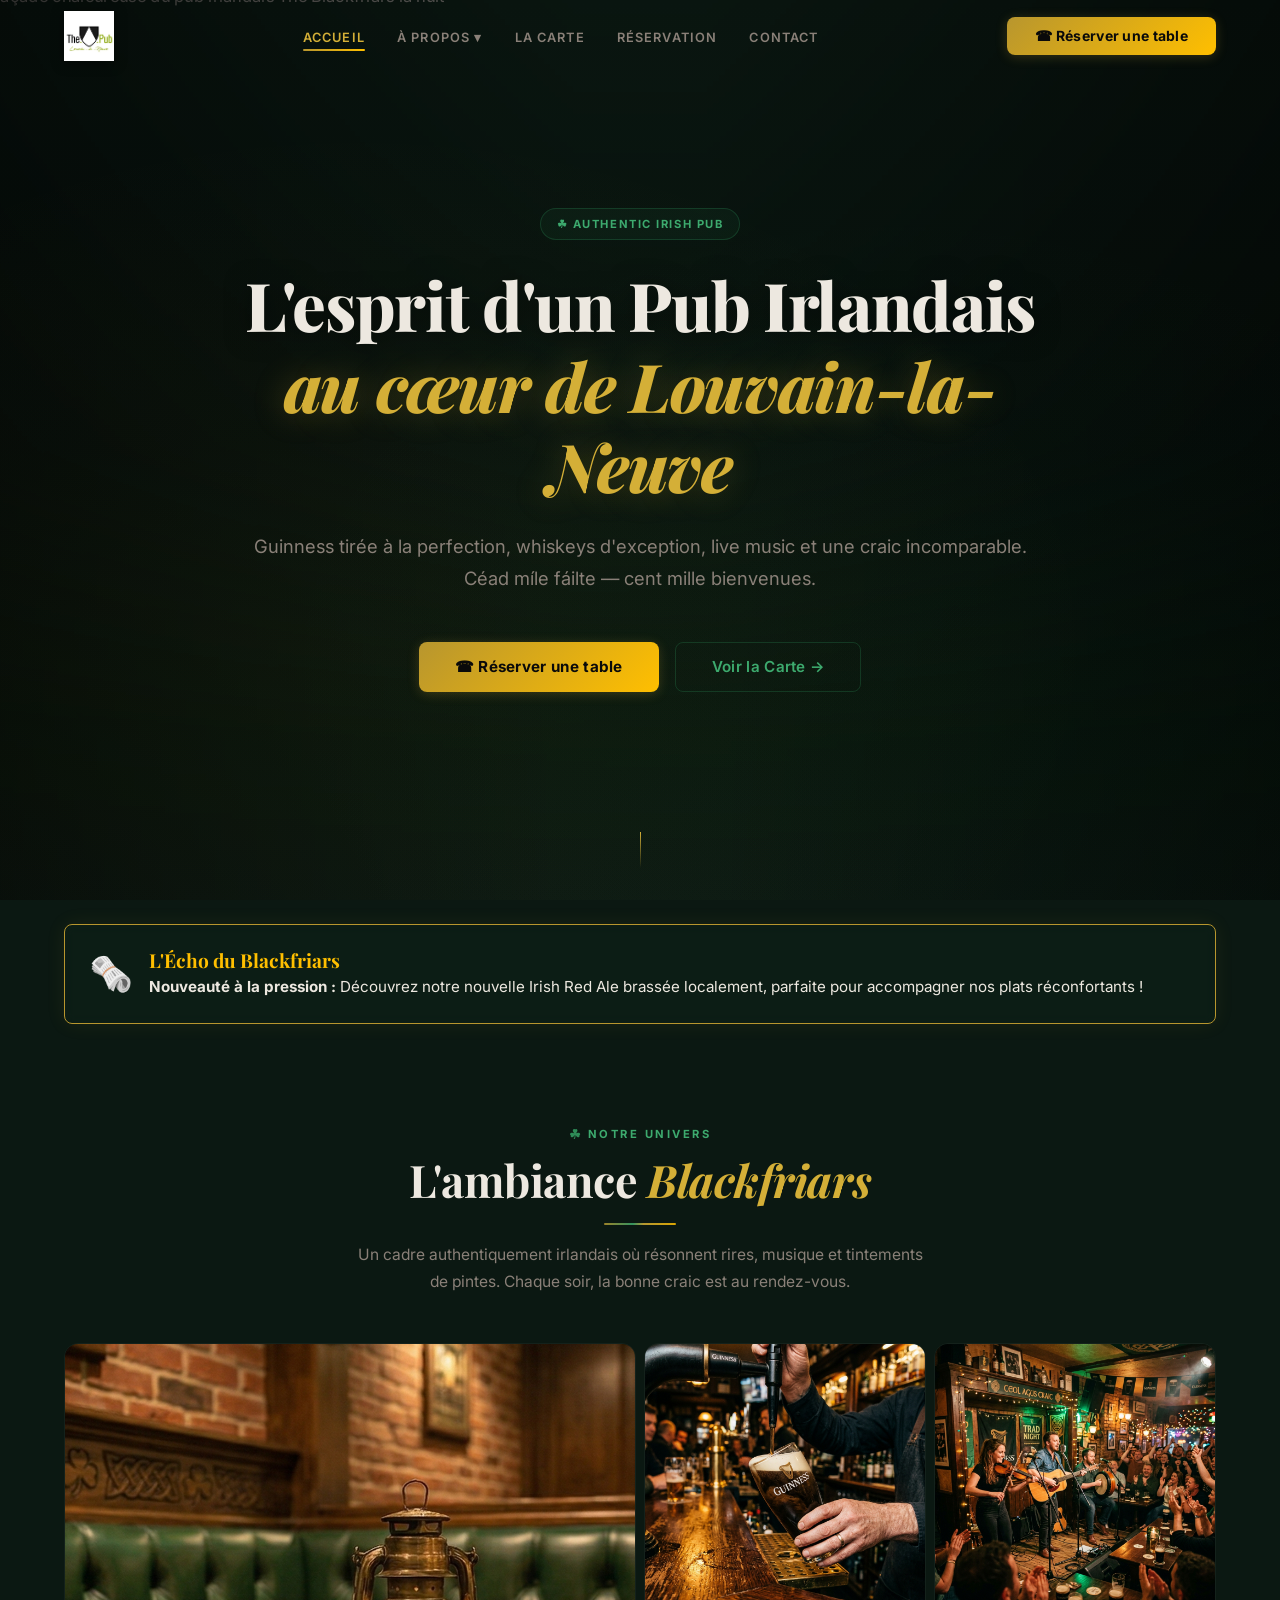
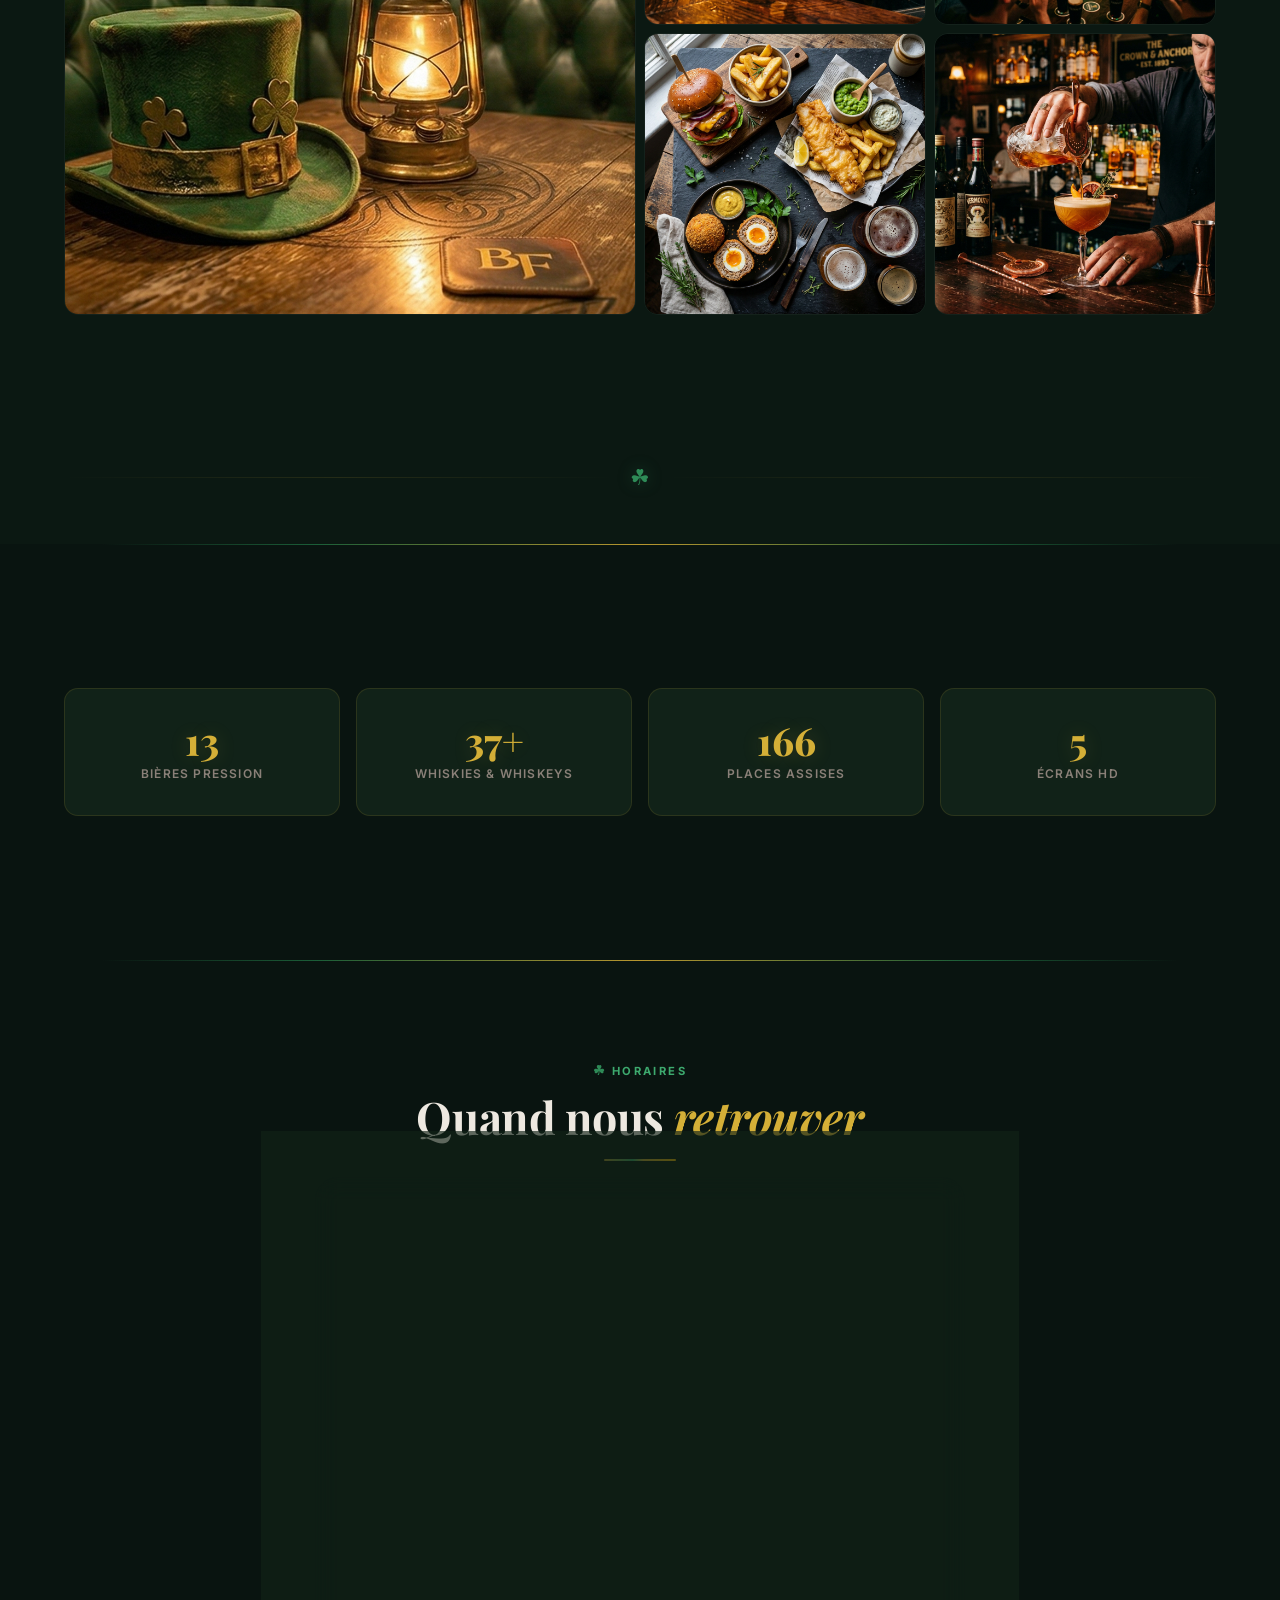
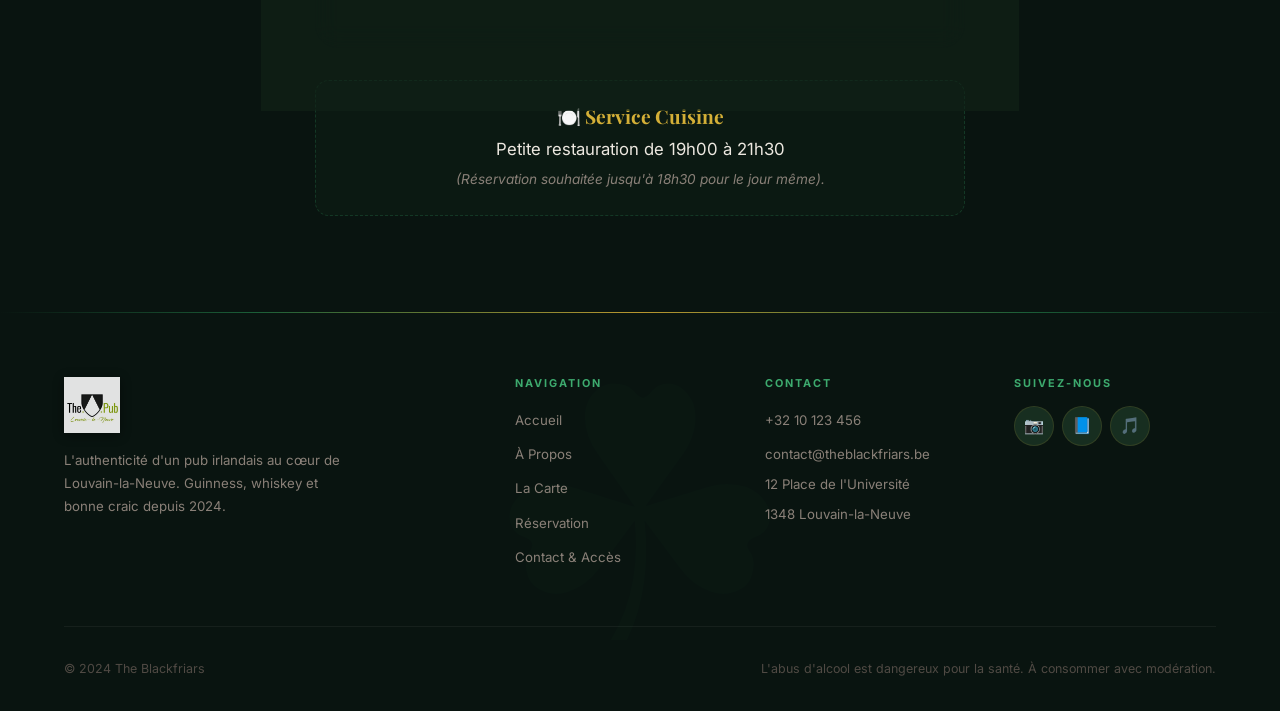
==== index.html @ 10fc7aad "Modif tableau horaire" ====
<!DOCTYPE html>
<html lang="fr">

<head>
    <meta charset="UTF-8">
    <meta name="viewport" content="width=device-width, initial-scale=1.0">
    <title>The Blackfriars – Irish Pub Authentique à Louvain-la-Neuve</title>
    <meta name="description"
        content="The Blackfriars, l'authenticité d'un pub irlandais au cœur de Louvain-la-Neuve. Guinness, whiskey, live music et quiz nights. Sláinte !">
    <meta name="theme-color" content="#00402E">
    <link rel="icon" type="image/svg+xml"
        href="data:image/svg+xml,%3Csvg xmlns='http://www.w3.org/2000/svg' viewBox='0 0 100 100'%3E%3Ctext y='.9em' font-size='90'%3E☘%3C/text%3E%3C/svg%3E">

    <!-- Open Graph -->
    <meta property="og:title" content="The Blackfriars – Irish Pub Authentique">
    <meta property="og:description"
        content="L'authenticité d'un pub irlandais au cœur de Louvain-la-Neuve. Guinness, whiskey, live music et bonne craic.">
    <meta property="og:type" content="website">
    <meta property="og:image" content="assets/img/irish-header.png">

    <!-- Schema.org JSON-LD -->
    <script type="application/ld+json">
    {
        "@context": "https://schema.org",
        "@type": "BarOrPub",
        "name": "The Blackfriars",
        "description": "Irish Pub authentique au cœur de Louvain-la-Neuve. Guinness, bières pression, whiskey, cocktails, live music et diffusion de matchs.",
        "url": "https://theblackfriars.be",
        "telephone": "+32-10-123-456",
        "email": "contact@theblackfriars.be",
        "address": {
            "@type": "PostalAddress",
            "streetAddress": "12 Place de l'Université",
            "addressLocality": "Louvain-la-Neuve",
            "postalCode": "1348",
            "addressCountry": "BE"
        },
        "geo": {
            "@type": "GeoCoordinates",
            "latitude": 50.6686,
            "longitude": 4.6118
        },
        "openingHoursSpecification": [
            {"@type": "OpeningHoursSpecification", "dayOfWeek": "Monday", "opens": "16:00", "closes": "00:00"},
            {"@type": "OpeningHoursSpecification", "dayOfWeek": "Tuesday", "opens": "16:00", "closes": "00:00"},
            {"@type": "OpeningHoursSpecification", "dayOfWeek": "Wednesday", "opens": "16:00", "closes": "00:00"},
            {"@type": "OpeningHoursSpecification", "dayOfWeek": "Thursday", "opens": "16:00", "closes": "01:00"},
            {"@type": "OpeningHoursSpecification", "dayOfWeek": "Friday", "opens": "16:00", "closes": "02:00"},
            {"@type": "OpeningHoursSpecification", "dayOfWeek": "Saturday", "opens": "12:00", "closes": "02:00"},
            {"@type": "OpeningHoursSpecification", "dayOfWeek": "Sunday", "opens": "12:00", "closes": "23:00"}
        ],
        "servesCuisine": ["Irish", "British", "Pub Food", "Cocktails"],
        "priceRange": "€€",
        "image": "assets/img/irish-header.png",
        "sameAs": [
            "https://www.instagram.com/theblackfriars_lln",
            "https://www.facebook.com/theblackfriarslln"
        ],
        "hasMenu": {
            "@type": "Menu",
            "url": "carte.html"
        },
        "acceptsReservations": "True"
    }
    </script>

    <link rel="stylesheet" href="css/style.css">
</head>

<body>

    <!-- ═══ HEADER ═══ -->
    <header class="site-header" id="siteHeader">
        <div class="header-inner">
            <a href="index.html" class="logo" aria-label="The Blackfriars – Accueil">
                <img src="assets/logo.webp" alt="The Blackfriars – Irish Pub Logo" class="logo-img">
            </a>

            <nav class="nav-desktop" aria-label="Navigation principale">
                <ul>
                    <li><a href="index.html" class="active">Accueil</a></li>
                    <li class="dropdown">
                        <a href="a-propos.html" aria-haspopup="true">À Propos ▾</a>
                        <ul class="dropdown-menu">
                            <li><a href="a-propos.html">Notre Histoire</a></li>
                            <li><a href="whisky-academy.html">Blackfriars Whisky Academy</a></li>
                        </ul>
                    </li>
                    <li><a href="carte.html">La Carte</a></li>
                    <li><a href="reservation.html">Réservation</a></li>
                    <li><a href="contact.html">Contact</a></li>
                </ul>
            </nav>

            <a href="reservation.html" class="btn btn-primary header-cta" id="headerReserveBtn">
                ☎ Réserver une table
            </a>

            <button class="burger" id="burger" aria-label="Ouvrir le menu" aria-expanded="false">
                <span></span><span></span><span></span>
            </button>
        </div>
    </header>

    <!-- Mobile Nav Overlay -->
    <nav class="nav-mobile" id="mobileNav" aria-label="Navigation mobile">
        <ul>
            <li><a href="index.html" class="active">Accueil</a></li>
            <li class="dropdown">
                <a href="a-propos.html">À Propos ▾</a>
                <ul class="dropdown-menu">
                    <li><a href="a-propos.html">Notre Histoire</a></li>
                    <li><a href="whisky-academy.html">Whisky Academy</a></li>
                </ul>
            </li>
            <li><a href="carte.html">La Carte</a></li>
            <li><a href="reservation.html">Réservation</a></li>
            <li><a href="contact.html">Contact</a></li>
        </ul>
        <div class="mobile-cta">
            <a href="reservation.html" class="btn btn-primary btn-lg">☎ Réserver une table</a>
        </div>
    </nav>

    <!-- ═══ HERO ═══ -->
    <section class="hero" id="hero">
        <div class="hero-bg">
            <img src="assets/header.png" alt="Façade chaleureuse du pub irlandais The Blackfriars la nuit" width="1920"
                height="1080" loading="eager">
        </div>
        <div class="hero-overlay"></div>

        <div class="hero-content">
            <div class="hero-badge">☘ Authentic Irish Pub </div>
            <h1>L'esprit d'un Pub Irlandais <span class="accent">au cœur de Louvain-la-Neuve</span></h1>
            <p class="hero-subtitle">Guinness tirée à la perfection, whiskeys d'exception, live music et une craic
                incomparable. Céad míle fáilte — cent mille bienvenues.</p>
            <div class="hero-actions">
                <a href="reservation.html" class="btn btn-primary btn-lg">☎ Réserver une table</a>
                <a href="carte.html" class="btn btn-secondary btn-lg">Voir la Carte →</a>
            </div>
        </div>

        <div class="hero-scroll">
            <span></span>
            <div class="scroll-line"></div>
        </div>
    </section>

    <!-- ═══ L'ÉCHO DU BLACKFRIARS (News) ═══ -->
    <div class="container reveal">
        <div class="echo-block">
            <div class="echo-icon">🗞️</div>
            <div class="echo-content">
                <h3>L'Écho du Blackfriars</h3>
                <p><strong>Nouveauté à la pression :</strong> Découvrez notre nouvelle Irish Red Ale brassée localement,
                    parfaite pour accompagner nos plats réconfortants !</p>
            </div>
        </div>
    </div>

    <!-- ═══ AMBIANCE GALLERY ═══ -->
    <section class="section" id="ambiance">
        <div class="container">
            <div class="text-center reveal">
                <span class="section-label">Notre Univers</span>
                <h2 class="section-title">L'ambiance <span class="accent">Blackfriars</span></h2>
                <hr class="gold-line">
                <p class="section-desc">Un cadre authentiquement irlandais où résonnent rires, musique et tintements de
                    pintes. Chaque soir, la bonne craic est au rendez-vous.</p>
            </div>

            <div class="gallery-grid reveal">
                <div class="gallery-item">
                    <img src="assets/ambiance.png"
                        alt="Intérieur du pub The Blackfriars, cuir vert, boiseries celtiques et lanterne" width="800"
                        height="450" loading="lazy">
                </div>
                <div class="gallery-item">
                    <img src="assets/img/guinness-pour.png" alt="Pinte de Guinness tirée à la perfection au bar"
                        width="400" height="400" loading="lazy">
                </div>
                <div class="gallery-item">
                    <img src="assets/img/live-music.png" alt="Groupe de musique folk live au Blackfriars" width="400"
                        height="400" loading="lazy">
                </div>
                <div class="gallery-item">
                    <img src="assets/img/pub-food.png" alt="Sélection de plats irish du Blackfriars" width="400"
                        height="400" loading="lazy">
                </div>
                <div class="gallery-item">
                    <img src="assets/img/cocktail.png" alt="Cocktail signature au Blackfriars" width="400" height="400"
                        loading="lazy">
                </div>
            </div>
        </div>
    </section>

    <!-- ═══ SHAMROCK DIVIDER ═══ -->
    <div class="container">
        <div class="shamrock-divider">
            <span class="shamrock-icon">☘</span>
        </div>
    </div>

    <!-- ═══ STATS ═══ -->
    <section class="section section-dark">
        <div class="container">
            <div class="stats-row reveal">
                <div class="stat-item">
                    <div class="stat-number" data-count="16" data-suffix="">0</div>
                    <div class="stat-label">Bières Pression</div>
                </div>
                <div class="stat-item">
                    <div class="stat-number" data-count="45" data-suffix="+">0</div>
                    <div class="stat-label">Whiskies & Whiskeys</div>
                </div>
                <div class="stat-item">
                    <div class="stat-number" data-count="200" data-suffix="">0</div>
                    <div class="stat-label">Places assises</div>
                </div>
                <div class="stat-item">
                    <div class="stat-number" data-count="7" data-suffix="">0</div>
                    <div class="stat-label">Écrans HD</div>
                </div>
            </div>
        </div>
    </section>

    <!-- Section Live et Divider supprimés car gérés différemment ou obsolètes -->

    <!-- ═══ HOURS WIDGET ═══ -->
    <section class="section section-dark" id="horaires">
        <div class="container">
            <div class="text-center reveal">
                <span class="section-label">Horaires</span>
                <h2 class="section-title">Quand nous <span class="accent">retrouver</span></h2>
                <hr class="gold-line">
            </div>

            <div class="hours-widget-container reveal" id="hoursWidget">
                <div class="hours-card">
                    <!-- Status Header -->
                    <div class="hours-status-header status-closed" id="hoursStatusTracker">
                        <span class="pulse-dot"></span>
                        <span class="status-text" id="statusText">Calcul en cours...</span>
                    </div>

                    <!-- Table -->
                    <div class="hours-table" id="hoursTable">
                        <div class="hours-row" data-day="1">
                            <span class="day-name">Lundi</span>
                            <span class="day-time">19h00 — 00h00</span>
                        </div>
                        <div class="hours-row" data-day="2">
                            <span class="day-name">Mardi</span>
                            <span class="day-time">19h00 — 00h00</span>
                        </div>
                        <div class="hours-row" data-day="3">
                            <span class="day-name">Mercredi</span>
                            <span class="day-time">19h00 — 00h00</span>
                        </div>
                        <div class="hours-row" data-day="4">
                            <span class="day-name">Jeudi</span>
                            <span class="day-time">19h00 — 00h00</span>
                        </div>
                        <div class="hours-row" data-day="5">
                            <span class="day-name">Vendredi</span>
                            <span class="day-time">19h00 — 00h00</span>
                        </div>
                        <div class="hours-row closed" data-day="6">
                            <span class="day-name">Samedi</span>
                            <span class="day-time">Fermé</span>
                        </div>
                        <div class="hours-row closed" data-day="0">
                            <span class="day-name">Dimanche</span>
                            <span class="day-time">Fermé</span>
                        </div>
                    </div>

                    <div class="hours-footer">
                        Hors jours fériés et congés universitaires.
                    </div>
                </div>

                <!-- Kitchen section -->
                <div class="kitchen-card">
                    <h3>🍽️ Service Cuisine</h3>
                    <p>Petite restauration de 19h00 à 21h30</p>
                    <p class="kitchen-note">(Réservation souhaitée jusqu'à 18h30 pour le jour même).</p>
                </div>
            </div>
        </div>
    </section>

    <!-- ═══ FOOTER ═══ -->
    <footer class="site-footer">
        <div class="container">
            <div class="footer-grid">
                <div class="footer-brand">
                    <a href="index.html" class="logo">
                        <img src="assets/logo.webp" alt="The Blackfriars – Irish Pub Logo"
                            class="logo-img logo-img--footer">
                    </a>
                    <p>L'authenticité d'un pub irlandais au cœur de Louvain-la-Neuve. Guinness, whiskey et bonne craic
                        depuis 2024.</p>
                </div>

                <div class="footer-col">
                    <h4>Navigation</h4>
                    <ul>
                        <li><a href="index.html">Accueil</a></li>
                        <li><a href="a-propos.html">À Propos</a></li>
                        <li><a href="carte.html">La Carte</a></li>
                        <li><a href="reservation.html">Réservation</a></li>
                        <li><a href="contact.html">Contact & Accès</a></li>
                    </ul>
                </div>

                <div class="footer-col">
                    <h4>Contact</h4>
                    <ul>
                        <li><a href="tel:+3210123456">+32 10 123 456</a></li>
                        <li><a href="mailto:contact@theblackfriars.be">contact@theblackfriars.be</a></li>
                        <li>12 Place de l'Université</li>
                        <li>1348 Louvain-la-Neuve</li>
                    </ul>
                </div>

                <div class="footer-col">
                    <h4>Suivez-nous</h4>
                    <div class="footer-social">
                        <a href="https://instagram.com/theblackfriars_lln" target="_blank" rel="noopener"
                            aria-label="Instagram">📷</a>
                        <a href="https://facebook.com/theblackfriarslln" target="_blank" rel="noopener"
                            aria-label="Facebook">📘</a>
                        <a href="https://tiktok.com/@theblackfriars_lln" target="_blank" rel="noopener"
                            aria-label="TikTok">🎵</a>
                    </div>
                </div>
            </div>

            <div class="footer-bottom">
                <p>© 2024 The Blackfriars</p>
                <p>L'abus d'alcool est dangereux pour la santé. À consommer avec modération.</p>
            </div>
        </div>
    </footer>

    <!-- ═══ STICKY CTA BAR (Mobile) ═══ -->
    <div class="sticky-cta" id="stickyCta">
        <a href="tel:+3210123456" class="btn btn-primary">☎ Appeler</a>
        <a href="https://maps.google.com/?q=The+Blackfriars+Louvain-la-Neuve" target="_blank" rel="noopener"
            class="btn btn-secondary">📍 Y aller</a>
        <a href="reservation.html" class="btn btn-outline-copper">Réserver</a>
    </div>

    <script src="js/main.js"></script>
</body>

</html>
---- css/style.css ----
/* ============================================
   THE BLACKFRIARS – DARK MODERN IRISH PUB
   Direction Artistique : Nightlife & Luxe Irlandais
   ============================================ */

/* --- Google Fonts --- */
@import url('https://fonts.googleapis.com/css2?family=Playfair+Display:ital,wght@0,400;0,600;0,700;0,800;1,400;1,600&family=Inter:wght@300;400;500;600;700&family=Grenze+Gotisch:wght@400;600;700;900&display=swap');

/* --- CSS Custom Properties --- */
:root {
    /* Dark Irish Green base */
    --color-bg:            #0B1812;
    --color-bg-alt:        #091410;
    --color-bg-card:       #112218;
    --color-bg-elevated:   #172E20;

    /* Irish Green – présent mais pas abusé */
    --color-irish:         #2E8B57;
    --color-irish-light:   #3DAA6E;
    --color-irish-dim:     #1B5E38;
    --color-irish-glow:    rgba(46, 139, 87, 0.10);
    --color-irish-border:  rgba(46, 139, 87, 0.28);

    /* Emerald deep – compatibilité */
    --color-emerald:       #043927;
    --color-emerald-light: #065C3E;
    --color-emerald-deep:  #021E14;

    /* Gold – inchangé */
    --color-gold:          #D4AF37;
    --color-gold-bright:   #FFBF00;
    --color-gold-dark:     #B8962E;
    --color-gold-glow:     rgba(212, 175, 55, 0.12);

    /* Wood & Copper */
    --color-wood:          #5C3D2E;
    --color-wood-light:    #7A5640;
    --color-wood-dark:     #3E2518;
    --color-copper:        #B87333;

    /* Text */
    --color-text:          #EDE8E0;
    --color-text-muted:    #8A8078;
    --color-text-dim:      #504A44;

    /* Borders */
    --color-border:        rgba(212, 175, 55, 0.13);
    --color-border-subtle: rgba(255, 255, 255, 0.05);
    --color-border-wood:   rgba(184, 115, 51, 0.22);
    --color-overlay:       rgba(0, 0, 0, 0.88);

    /* State colors */
    --color-success:       #3DAA6E;
    --color-danger:        #E74C3C;

    /* Typography */
    --font-heading:  'Playfair Display', Georgia, 'Times New Roman', serif;
    --font-display:  'Grenze Gotisch', 'Playfair Display', Georgia, serif;
    --font-body:     'Inter', 'Quicksand', -apple-system, BlinkMacSystemFont, 'Segoe UI', sans-serif;

    /* Spacing */
    --space-xs:  0.25rem;
    --space-sm:  0.5rem;
    --space-md:  1rem;
    --space-lg:  1.5rem;
    --space-xl:  2rem;
    --space-2xl: 3rem;
    --space-3xl: 4rem;
    --space-4xl: 6rem;

    /* Radius */
    --radius-sm:   4px;
    --radius-md:   8px;
    --radius-lg:   14px;
    --radius-xl:   24px;
    --radius-full: 50%;

    /* Shadows */
    --shadow-sm:    0 2px 8px  rgba(0,0,0,0.45);
    --shadow-md:    0 4px 20px rgba(0,0,0,0.55);
    --shadow-lg:    0 8px 36px rgba(0,0,0,0.65);
    --shadow-gold:  0 0 28px   rgba(212,175,55,0.18);
    --shadow-glow:  0 0 32px   rgba(255,191,0,0.12);
    --shadow-green: 0 0 24px   rgba(46,139,87,0.18);

    /* Transitions */
    --transition-fast:   0.18s ease;
    --transition-base:   0.28s ease;
    --transition-slow:   0.5s  ease;
    --transition-spring: 0.4s  cubic-bezier(0.34, 1.56, 0.64, 1);

    /* Layout */
    --max-width:  1200px;
    --header-h:   72px;
    --mobile-bar: 64px;
}

/* --- Reset & Base --- */
*,
*::before,
*::after {
    margin: 0;
    padding: 0;
    box-sizing: border-box;
}

html {
    font-size: 16px;
    scroll-behavior: smooth;
    -webkit-font-smoothing: antialiased;
    -moz-osx-font-smoothing: grayscale;
}

body {
    font-family: var(--font-body);
    color: var(--color-text);
    background-color: var(--color-bg);
    line-height: 1.65;
    overflow-x: hidden;
    min-height: 100vh;
    font-weight: 400;
}

img {
    max-width: 100%;
    height: auto;
    display: block;
}

a {
    color: var(--color-gold);
    text-decoration: none;
    transition: color var(--transition-fast);
}

a:hover {
    color: var(--color-gold-bright);
}

ul, ol { list-style: none; }
button { cursor: pointer; font-family: inherit; border: none; background: none; }

h1, h2, h3, h4, h5, h6 {
    font-family: var(--font-heading);
    font-weight: 700;
    line-height: 1.2;
    color: var(--color-text);
}

/* ============================================
   DECORATIVE SEPARATORS
   ============================================ */

/* Shamrock divider – icône verte, lignes or */
.shamrock-divider {
    display: flex;
    align-items: center;
    justify-content: center;
    gap: var(--space-md);
    margin: var(--space-2xl) 0;
    position: relative;
}

.shamrock-divider::before,
.shamrock-divider::after {
    content: '';
    flex: 1;
    height: 1px;
    background: linear-gradient(90deg, transparent, var(--color-border), transparent);
}

.shamrock-divider .shamrock-icon {
    color: var(--color-irish);
    font-size: 1.4rem;
    animation: shamrockFloat 3s ease-in-out infinite;
    filter: drop-shadow(0 0 8px rgba(46,139,87,0.3));
}

@keyframes shamrockFloat {
    0%, 100% { transform: translateY(0) rotate(0deg); }
    50%       { transform: translateY(-4px) rotate(5deg); }
}

/* Gold line – léger reflet vert au centre */
.gold-line {
    width: 72px;
    height: 2px;
    background: linear-gradient(
        90deg,
        var(--color-gold-dark),
        var(--color-irish-light) 40%,
        var(--color-gold) 55%,
        var(--color-gold-bright)
    );
    border: none;
    margin: var(--space-md) 0;
    border-radius: 2px;
    opacity: 0.85;
}

.text-center .gold-line {
    margin-left: auto;
    margin-right: auto;
}

/* ============================================
   UTILITIES
   ============================================ */
.container {
    width: 100%;
    max-width: var(--max-width);
    margin: 0 auto;
    padding: 0 var(--space-lg);
}

.sr-only {
    position: absolute;
    width: 1px; height: 1px;
    padding: 0; margin: -1px;
    overflow: hidden;
    clip: rect(0,0,0,0);
    white-space: nowrap;
    border-width: 0;
}

/* ============================================
   SECTION ANATOMY
   ============================================ */
.section {
    padding: var(--space-4xl) 0;
    position: relative;
}

.section-dark {
    background: var(--color-bg-alt);
}

/* Filet vert-or sur les sections sombres */
.section-dark::before {
    content: '';
    position: absolute;
    top: 0;
    left: 8%;
    right: 8%;
    height: 1px;
    background: linear-gradient(
        90deg,
        transparent,
        var(--color-irish-dim) 20%,
        var(--color-gold-dark) 50%,
        var(--color-irish-dim) 80%,
        transparent
    );
}

.section-label {
    font-family: var(--font-body);
    font-size: 0.7rem;
    font-weight: 700;
    letter-spacing: 0.22em;
    text-transform: uppercase;
    color: var(--color-irish-light);
    margin-bottom: var(--space-sm);
    display: inline-flex;
    align-items: center;
    gap: 0.4em;
}

.section-label::before {
    content: '☘';
    font-size: 0.8rem;
    color: var(--color-irish);
}

.section-title {
    font-size: clamp(1.8rem, 4vw, 2.8rem);
    margin-bottom: var(--space-sm);
    letter-spacing: -0.01em;
}

.section-title .accent {
    color: var(--color-gold);
    font-style: italic;
}

.section-desc {
    color: var(--color-text-muted);
    max-width: 580px;
    margin-bottom: var(--space-2xl);
    font-size: 0.975rem;
    line-height: 1.75;
}

.text-center { text-align: center; }
.text-center .section-desc {
    margin-left: auto;
    margin-right: auto;
}

/* ============================================
   BUTTONS
   ============================================ */
.btn {
    display: inline-flex;
    align-items: center;
    justify-content: center;
    gap: var(--space-sm);
    padding: 0.75rem 1.75rem;
    border-radius: var(--radius-md);
    font-family: var(--font-body);
    font-weight: 600;
    font-size: 0.875rem;
    letter-spacing: 0.02em;
    transition: all var(--transition-base);
    white-space: nowrap;
    text-decoration: none;
    line-height: 1;
    position: relative;
    overflow: hidden;
    cursor: pointer;
}

/* Ripple subtle */
.btn::after {
    content: '';
    position: absolute;
    inset: 0;
    background: rgba(255,255,255,0);
    transition: background var(--transition-fast);
    border-radius: inherit;
}
.btn:hover::after { background: rgba(255,255,255,0.05); }
.btn:active::after { background: rgba(255,255,255,0.09); }

/* Primary – or chaud */
.btn-primary {
    background: linear-gradient(135deg, var(--color-gold-dark), var(--color-gold-bright));
    color: #0A0A0A;
    font-weight: 700;
    box-shadow: 0 2px 12px rgba(212,175,55,0.22);
}
.btn-primary:hover {
    background: linear-gradient(135deg, var(--color-gold-bright), var(--color-gold));
    color: #0A0A0A;
    transform: translateY(-2px);
    box-shadow: 0 4px 24px rgba(255,191,0,0.32);
}

/* Secondary – vert irlandais, élégant */
.btn-secondary {
    background: transparent;
    color: var(--color-irish-light);
    border: 1.5px solid var(--color-irish-border);
}
.btn-secondary:hover {
    border-color: var(--color-irish-light);
    color: #5CCFA0;
    background: var(--color-irish-glow);
    transform: translateY(-2px);
    box-shadow: var(--shadow-green);
}

/* Outline copper */
.btn-outline-copper {
    background: transparent;
    color: var(--color-gold);
    border: 1px solid rgba(212,175,55,0.4);
}
.btn-outline-copper:hover {
    background: rgba(212,175,55,0.08);
    color: var(--color-gold-bright);
    border-color: var(--color-gold);
}

.btn-icon {
    width: 48px; height: 48px;
    padding: 0;
    border-radius: var(--radius-full);
    display: inline-flex;
    align-items: center;
    justify-content: center;
    font-size: 1.2rem;
}
.btn-lg { padding: 1rem 2.25rem; font-size: 0.95rem; }
.btn-sm { padding: 0.45rem 1.1rem; font-size: 0.78rem; }

/* ============================================
   HEADER
   ============================================ */
.site-header {
    position: fixed;
    top: 0; left: 0; right: 0;
    z-index: 1000;
    height: var(--header-h);
    display: flex;
    align-items: center;
    transition: all var(--transition-base);
    background: transparent;
}

.site-header.scrolled {
    background: rgba(8, 20, 13, 0.97);
    backdrop-filter: blur(20px);
    -webkit-backdrop-filter: blur(20px);
    box-shadow: 0 1px 0 var(--color-border), 0 4px 32px rgba(0,0,0,0.7);
}

.header-inner {
    display: flex;
    align-items: center;
    justify-content: space-between;
    width: 100%;
    max-width: var(--max-width);
    margin: 0 auto;
    padding: 0 var(--space-lg);
}

/* Logo */
.logo {
    display: flex;
    align-items: center;
    gap: var(--space-sm);
    text-decoration: none;
    z-index: 1001;
}

.logo-img {
    height: 50px;
    width: auto;
    object-fit: contain;
    display: block;
    filter: drop-shadow(0 2px 6px rgba(0,0,0,0.5));
    transition: filter var(--transition-base), transform var(--transition-fast);
}

.logo:hover .logo-img {
    filter: drop-shadow(0 0 14px rgba(46,139,87,0.25)) drop-shadow(0 2px 6px rgba(0,0,0,0.5));
    transform: scale(1.03);
}

.logo-img--footer { height: 56px; opacity: 0.88; }

/* Legacy text logo (subpages) */
.logo-icon {
    width: 40px; height: 40px;
    background: linear-gradient(135deg, var(--color-irish-dim), var(--color-irish));
    border-radius: var(--radius-md);
    display: flex; align-items: center; justify-content: center;
    font-size: 1rem;
    color: #fff;
    font-weight: 800;
    font-family: var(--font-heading);
    box-shadow: 0 0 16px rgba(46,139,87,0.2);
}

.logo-text {
    font-family: var(--font-heading);
    font-size: 1.35rem;
    font-weight: 700;
    color: var(--color-text);
    line-height: 1.1;
}

.logo-text span {
    display: block;
    font-size: 0.58rem;
    font-family: var(--font-body);
    color: var(--color-irish-light);
    letter-spacing: 0.2em;
    text-transform: uppercase;
    font-weight: 600;
}

/* Desktop Nav */
.nav-desktop { display: none; }

.nav-desktop ul {
    display: flex;
    gap: var(--space-xl);
    align-items: center;
}

.nav-desktop a {
    font-size: 0.8rem;
    font-weight: 600;
    color: var(--color-text-muted);
    text-transform: uppercase;
    letter-spacing: 0.09em;
    position: relative;
    padding: var(--space-xs) 0;
    transition: color var(--transition-fast);
}

.nav-desktop a::after {
    content: '';
    position: absolute;
    bottom: -2px; left: 0;
    width: 0; height: 2px;
    background: var(--color-irish);
    transition: width var(--transition-base);
    border-radius: 2px;
}

.nav-desktop a:hover {
    color: var(--color-text);
}

.nav-desktop a.active {
    color: var(--color-gold);
}

.nav-desktop a:hover::after {
    width: 100%;
    background: var(--color-irish);
}

.nav-desktop a.active::after {
    width: 100%;
    background: linear-gradient(90deg, var(--color-gold-dark), var(--color-gold-bright));
}

.header-cta { display: none; }

/* Burger */
.burger {
    display: flex;
    flex-direction: column;
    gap: 5px;
    width: 26px; height: 22px;
    justify-content: center;
    z-index: 1001;
    cursor: pointer;
    background: none; border: none;
    padding: 0;
}

.burger span {
    display: block;
    width: 100%; height: 2px;
    background: var(--color-gold);
    transition: all var(--transition-base);
    border-radius: 2px;
}

.burger.active span:nth-child(1) { transform: translateY(7px)  rotate(45deg); }
.burger.active span:nth-child(2) { opacity: 0; }
.burger.active span:nth-child(3) { transform: translateY(-7px) rotate(-45deg); }

/* Mobile Nav */
.nav-mobile {
    position: fixed;
    inset: 0;
    z-index: 999;
    background: rgba(8, 20, 13, 0.98);
    backdrop-filter: blur(28px);
    -webkit-backdrop-filter: blur(28px);
    display: flex;
    flex-direction: column;
    justify-content: center;
    align-items: center;
    opacity: 0;
    visibility: hidden;
    transition: all var(--transition-slow);
}

.nav-mobile.open { opacity: 1; visibility: visible; }
.nav-mobile ul { text-align: center; }

.nav-mobile li {
    transform: translateY(20px);
    opacity: 0;
    transition: all 0.4s ease;
}

.nav-mobile.open li               { transform: translateY(0); opacity: 1; }
.nav-mobile.open li:nth-child(1)  { transition-delay: 0.08s; }
.nav-mobile.open li:nth-child(2)  { transition-delay: 0.13s; }
.nav-mobile.open li:nth-child(3)  { transition-delay: 0.18s; }
.nav-mobile.open li:nth-child(4)  { transition-delay: 0.23s; }
.nav-mobile.open li:nth-child(5)  { transition-delay: 0.28s; }
.nav-mobile.open li:nth-child(6)  { transition-delay: 0.33s; }

.nav-mobile a {
    display: block;
    font-family: var(--font-heading);
    font-size: 2rem;
    font-weight: 600;
    color: var(--color-text);
    padding: 0.7rem 0;
    transition: color var(--transition-fast);
}

.nav-mobile a:hover,
.nav-mobile a.active {
    color: var(--color-gold);
}

.nav-mobile .mobile-cta {
    margin-top: var(--space-2xl);
    transform: translateY(20px);
    opacity: 0;
    transition: all 0.4s ease 0.38s;
}

.nav-mobile.open .mobile-cta {
    transform: translateY(0);
    opacity: 1;
}

/* ============================================
   STICKY CTA (Mobile)
   ============================================ */
.sticky-cta {
    position: fixed;
    bottom: 0; left: 0; right: 0;
    z-index: 998;
    background: rgba(8, 20, 13, 0.97);
    backdrop-filter: blur(14px);
    -webkit-backdrop-filter: blur(14px);
    border-top: 1px solid var(--color-border);
    padding: var(--space-sm) var(--space-md);
    display: flex;
    gap: var(--space-sm);
}

.sticky-cta .btn {
    flex: 1;
    font-size: 0.78rem;
    padding: 0.65rem 0.4rem;
}

/* ============================================
   HERO
   ============================================ */
.hero {
    position: relative;
    min-height: 100vh;
    display: flex;
    align-items: center;
    justify-content: center;
    overflow: hidden;
}

.hero-bg {
    position: absolute;
    inset: 0;
    z-index: 0;
}

.hero-bg img {
    width: 100%; height: 100%;
    object-fit: cover;
    filter: brightness(0.42) contrast(1.05) saturate(0.8);
    transform: scale(1.04);
    transition: transform 8s ease;
}

.hero:hover .hero-bg img { transform: scale(1.06); }

.hero-overlay {
    position: absolute; inset: 0;
    background:
        linear-gradient(90deg,  rgba(0,0,0,0.45) 0%, transparent 45%),
        linear-gradient(270deg, rgba(0,0,0,0.45) 0%, transparent 45%),
        linear-gradient(to bottom,
            rgba(0,0,0,0.10) 0%,
            rgba(4,12,8,0.42) 50%,
            rgba(8,22,13,0.90) 82%,
            #0B1812 100%
        );
    z-index: 1;
}

/* Atmospheric glows : or + vert */
.hero-overlay::before {
    content: '';
    position: absolute; inset: 0;
    background-image:
        radial-gradient(ellipse at 28% 72%, rgba(212,175,55,0.04)  0%, transparent 58%),
        radial-gradient(ellipse at 70% 75%, rgba(46,139,87,0.03)   0%, transparent 50%);
    pointer-events: none;
}

.hero-content {
    position: relative;
    z-index: 2;
    text-align: center;
    padding: var(--space-3xl) var(--space-lg);
    max-width: 860px;
}

.hero-badge {
    display: inline-flex;
    align-items: center;
    gap: var(--space-sm);
    background: rgba(46, 139, 87, 0.08);
    border: 1px solid var(--color-irish-border);
    padding: 0.35rem 1rem;
    border-radius: var(--radius-xl);
    font-size: 0.7rem;
    font-weight: 700;
    color: var(--color-irish-light);
    letter-spacing: 0.14em;
    text-transform: uppercase;
    margin-bottom: var(--space-lg);
    animation: fadeInDown 0.8s ease forwards;
}

.hero h1 {
    font-size: clamp(2.2rem, 6vw, 4.2rem);
    font-weight: 800;
    margin-bottom: var(--space-lg);
    animation: fadeInUp 0.8s ease 0.2s both;
    text-shadow: 0 2px 24px rgba(0,0,0,0.5);
    letter-spacing: -0.02em;
}

.hero h1 .accent {
    color: var(--color-gold);
    font-style: italic;
    text-shadow: 0 0 32px rgba(212,175,55,0.28);
}

.hero-subtitle {
    font-size: clamp(0.975rem, 2.5vw, 1.15rem);
    color: var(--color-text-muted);
    margin-bottom: var(--space-2xl);
    line-height: 1.75;
    animation: fadeInUp 0.8s ease 0.4s both;
}

.hero-actions {
    display: flex;
    gap: var(--space-md);
    justify-content: center;
    flex-wrap: wrap;
    animation: fadeInUp 0.8s ease 0.6s both;
}

.hero-scroll {
    position: absolute;
    bottom: 2rem; left: 50%;
    transform: translateX(-50%);
    z-index: 2;
    display: flex;
    flex-direction: column;
    align-items: center;
    gap: var(--space-sm);
    color: var(--color-gold);
    font-size: 0.65rem;
    letter-spacing: 0.15em;
    text-transform: uppercase;
    animation: fadeInUp 0.8s ease 0.8s both;
}

.hero-scroll .scroll-line {
    width: 1px; height: 36px;
    background: linear-gradient(180deg, var(--color-gold), transparent);
    animation: scrollPulse 2s ease infinite;
}

/* ============================================
   GALLERY
   ============================================ */
.gallery-grid {
    display: grid;
    grid-template-columns: repeat(2, 1fr);
    gap: var(--space-sm);
}

.gallery-item {
    position: relative;
    border-radius: var(--radius-lg);
    overflow: hidden;
    aspect-ratio: 1;
    cursor: pointer;
    border: 1px solid rgba(255,255,255,0.04);
}

.gallery-item:nth-child(1) {
    grid-column: span 2;
    aspect-ratio: 16/9;
}

.gallery-item img {
    width: 100%; height: 100%;
    object-fit: cover;
    transition: transform var(--transition-slow);
}

.gallery-item:hover img { transform: scale(1.07); }

.gallery-item::after {
    content: '';
    position: absolute; inset: 0;
    background: linear-gradient(180deg, transparent 45%, rgba(0,0,0,0.68));
    opacity: 0;
    transition: opacity var(--transition-base);
}

.gallery-item:hover::after { opacity: 1; }

/* ============================================
   STATS
   ============================================ */
.stats-row {
    display: grid;
    grid-template-columns: repeat(2, 1fr);
    gap: var(--space-md);
    margin: var(--space-2xl) 0;
}

.stat-item {
    text-align: center;
    padding: var(--space-xl) var(--space-lg);
    background: var(--color-bg-card);
    border-radius: var(--radius-lg);
    border: 1px solid var(--color-border);
    position: relative;
    overflow: hidden;
    transition: all var(--transition-base);
}

/* Fine barre verte en haut de chaque stat */
.stat-item::before {
    content: '';
    position: absolute;
    top: 0; left: 20%; right: 20%;
    height: 2px;
    background: linear-gradient(90deg, transparent, var(--color-irish), transparent);
    opacity: 0;
    transition: opacity var(--transition-base);
}

.stat-item:hover {
    border-color: rgba(46,139,87,0.3);
    box-shadow: 0 4px 20px rgba(46,139,87,0.1);
    transform: translateY(-2px);
}

.stat-item:hover::before { opacity: 1; }

.stat-number {
    font-family: var(--font-heading);
    font-size: 2.4rem;
    font-weight: 800;
    color: var(--color-gold);
    line-height: 1;
    margin-bottom: var(--space-xs);
    text-shadow: 0 0 20px rgba(212,175,55,0.2);
}

.stat-label {
    font-size: 0.75rem;
    color: var(--color-text-muted);
    text-transform: uppercase;
    letter-spacing: 0.1em;
    font-weight: 600;
}

/* ============================================
   LIVE SECTION
   ============================================ */
.live-section {
    background: linear-gradient(145deg, #0E1F15, #112218);
    border-radius: var(--radius-lg);
    padding: var(--space-2xl);
    border: 1px solid var(--color-border);
    position: relative;
    overflow: hidden;
    box-shadow: inset 0 1px 0 rgba(212,175,55,0.07), var(--shadow-lg);
}

.live-section::before {
    content: '';
    position: absolute;
    top: -40%; right: -15%;
    width: 480px; height: 480px;
    background: radial-gradient(circle, rgba(212,175,55,0.04), transparent 65%);
    pointer-events: none;
}

/* Reflet vert subtil en bas à gauche */
.live-section::after {
    content: '';
    position: absolute;
    bottom: -20%; left: -10%;
    width: 300px; height: 300px;
    background: radial-gradient(circle, rgba(46,139,87,0.04), transparent 65%);
    pointer-events: none;
}

.live-badge {
    display: inline-flex;
    align-items: center;
    gap: var(--space-sm);
    background: rgba(231,76,60,0.15);
    border: 1px solid rgba(231,76,60,0.35);
    color: #FF6B6B;
    padding: 3px 12px;
    border-radius: var(--radius-xl);
    font-size: 0.68rem;
    font-weight: 700;
    text-transform: uppercase;
    letter-spacing: 0.12em;
    margin-bottom: var(--space-md);
}

.live-badge::before {
    content: '';
    width: 7px; height: 7px;
    border-radius: 50%;
    background: #FF6B6B;
    animation: pulse 1.5s infinite;
}

/* ============================================
   HOURS WIDGET
   ============================================ */
.hours-widget {
    background: var(--color-bg-card);
    border: 1px solid var(--color-border);
    border-radius: var(--radius-lg);
    padding: var(--space-xl);
    max-width: 480px;
    margin: 0 auto;
    position: relative;
    overflow: hidden;
}

.hours-widget::before {
    content: '';
    position: absolute; inset: 0;
    background: repeating-linear-gradient(
        90deg,
        transparent,
        rgba(46,139,87,0.015) 2px,
        transparent 4px
    );
    pointer-events: none;
}

.hours-status {
    display: flex;
    align-items: center;
    gap: var(--space-sm);
    margin-bottom: var(--space-lg);
    font-size: 0.95rem;
    font-weight: 600;
    position: relative;
}

.hours-status .dot {
    width: 9px; height: 9px;
    border-radius: var(--radius-full);
    animation: pulse 2s infinite;
}

.hours-status .dot.open {
    background: var(--color-irish);
    box-shadow: 0 0 10px rgba(46,139,87,0.55);
}

.hours-status .dot.closed {
    background: var(--color-danger);
    box-shadow: 0 0 10px rgba(231,76,60,0.5);
}

.hours-status .status-text { color: var(--color-gold); }

.hours-list {
    display: flex;
    flex-direction: column;
    gap: var(--space-xs);
    position: relative;
}

.hours-row {
    display: flex;
    justify-content: space-between;
    padding: 0.55rem 0;
    border-bottom: 1px solid var(--color-border-subtle);
    font-size: 0.88rem;
}

.hours-row:last-child { border-bottom: none; }
.hours-row .day  { color: var(--color-text-muted); }
.hours-row .time { font-weight: 600; color: var(--color-text); }

.hours-row.today {
    background: rgba(46,139,87,0.06);
    border-radius: var(--radius-sm);
    padding: 0.55rem var(--space-sm);
    margin: 0 calc(var(--space-sm) * -1);
    border-left: 3px solid var(--color-irish);
    border-bottom: none;
}

.hours-row.today .day {
    color: var(--color-irish-light);
    font-weight: 700;
}

.hours-row.today .time { color: var(--color-gold); }

/* ============================================
   PAGE HERO (sous-pages)
   ============================================ */
.page-hero {
    padding: calc(var(--header-h) + var(--space-3xl)) 0 var(--space-2xl);
    background: linear-gradient(180deg, #061009 0%, #0B1812 60%, var(--color-bg) 100%);
    text-align: center;
    position: relative;
    overflow: hidden;
}

/* Glow or */
.page-hero::before {
    content: '';
    position: absolute;
    top: 0; left: 50%;
    transform: translateX(-50%);
    width: 600px; height: 400px;
    background: radial-gradient(ellipse, rgba(212,175,55,0.05), transparent 70%);
    pointer-events: none;
}

/* Glow vert subtil */
.page-hero::after {
    content: '';
    position: absolute;
    bottom: 0; left: 50%;
    transform: translateX(-50%);
    width: 400px; height: 200px;
    background: radial-gradient(ellipse, rgba(46,139,87,0.04), transparent 70%);
    pointer-events: none;
}

.page-hero h1 {
    font-size: clamp(2rem, 5vw, 3rem);
    margin-bottom: var(--space-md);
    position: relative;
    z-index: 1;
    letter-spacing: -0.02em;
}

.page-hero p {
    color: var(--color-text-muted);
    max-width: 500px;
    margin: 0 auto;
    font-size: 0.975rem;
    line-height: 1.75;
    position: relative;
    z-index: 1;
}

/* ============================================
   MENU PAGE
   ============================================ */
.menu-tabs {
    display: flex;
    gap: var(--space-sm);
    overflow-x: auto;
    padding-bottom: var(--space-sm);
    margin-bottom: var(--space-2xl);
    scrollbar-width: none;
    -ms-overflow-style: none;
}

.menu-tabs::-webkit-scrollbar { display: none; }

.menu-tab {
    flex-shrink: 0;
    padding: 0.55rem 1.1rem;
    border-radius: var(--radius-xl);
    background: var(--color-bg-card);
    border: 1px solid var(--color-border-subtle);
    color: var(--color-text-muted);
    font-size: 0.82rem;
    font-weight: 600;
    cursor: pointer;
    transition: all var(--transition-base);
    white-space: nowrap;
}

.menu-tab:hover {
    border-color: var(--color-irish-border);
    color: var(--color-irish-light);
    background: var(--color-irish-glow);
}

.menu-tab.active {
    background: linear-gradient(135deg, var(--color-gold-dark), var(--color-gold-bright));
    color: #0A0A0A;
    border-color: transparent;
    font-weight: 700;
    box-shadow: 0 2px 12px rgba(212,175,55,0.25);
}

.menu-category { display: none; animation: fadeIn 0.35s ease; }
.menu-category.active { display: block; }

.menu-section-title {
    font-size: 1.25rem;
    margin-bottom: var(--space-lg);
    padding-bottom: var(--space-sm);
    border-bottom: 1px solid var(--color-border);
    color: var(--color-gold);
    display: flex;
    align-items: center;
    gap: var(--space-sm);
}

.menu-section-title::before {
    content: '☘';
    font-size: 0.85rem;
    color: var(--color-irish);
}

.menu-item {
    display: flex;
    justify-content: space-between;
    align-items: flex-start;
    padding: var(--space-md) 0;
    border-bottom: 1px solid var(--color-border-subtle);
    gap: var(--space-md);
    transition: background var(--transition-fast);
}

.menu-item:hover {
    background: rgba(46,139,87,0.025);
    margin: 0 calc(var(--space-sm) * -1);
    padding: var(--space-md) var(--space-sm);
    border-radius: var(--radius-sm);
}

.menu-item:last-child { border-bottom: none; }

.menu-item-info  { flex: 1; }

.menu-item-name {
    font-family: var(--font-heading);
    font-size: 1rem;
    font-weight: 600;
    margin-bottom: var(--space-xs);
    display: flex;
    align-items: center;
    gap: var(--space-sm);
}

.menu-item-badge {
    font-size: 0.58rem;
    font-family: var(--font-body);
    font-weight: 700;
    text-transform: uppercase;
    letter-spacing: 0.05em;
    padding: 2px 7px;
    border-radius: var(--radius-sm);
    background: rgba(46,139,87,0.2);
    color: var(--color-irish-light);
    border: 1px solid var(--color-irish-border);
}

.menu-item-desc {
    font-size: 0.83rem;
    color: var(--color-text-muted);
    line-height: 1.55;
}

.menu-item-allergens {
    display: flex;
    gap: 4px;
    margin-top: var(--space-xs);
}

.allergen-icon {
    width: 20px; height: 20px;
    border-radius: var(--radius-full);
    background: var(--color-bg-elevated);
    display: flex; align-items: center; justify-content: center;
    font-size: 0.6rem;
    color: var(--color-text-muted);
    border: 1px solid var(--color-border-subtle);
    cursor: help;
}

.menu-item-price {
    font-family: var(--font-heading);
    font-size: 1.05rem;
    font-weight: 700;
    color: var(--color-gold);
    white-space: nowrap;
}

/* ============================================
   EVENTS PAGE
   ============================================ */
.events-calendar {
    display: grid;
    gap: var(--space-md);
}

.match-card {
    background: var(--color-bg-card);
    border: 1px solid var(--color-border);
    border-radius: var(--radius-lg);
    padding: var(--space-lg);
    display: flex;
    align-items: center;
    gap: var(--space-lg);
    transition: all var(--transition-base);
    position: relative;
    overflow: hidden;
}

/* Accent ligne verte gauche au hover */
.match-card::before {
    content: '';
    position: absolute;
    left: 0; top: 15%; bottom: 15%;
    width: 3px;
    background: var(--color-irish);
    border-radius: 0 3px 3px 0;
    opacity: 0;
    transition: opacity var(--transition-base);
}

.match-card:hover {
    border-color: var(--color-irish-border);
    transform: translateY(-2px);
    box-shadow: var(--shadow-green);
}

.match-card:hover::before { opacity: 1; }

.match-date {
    text-align: center;
    min-width: 58px;
    flex-shrink: 0;
}

.match-date .day-num {
    font-family: var(--font-heading);
    font-size: 1.75rem;
    font-weight: 800;
    color: var(--color-gold);
    line-height: 1;
}

.match-date .month {
    font-size: 0.65rem;
    color: var(--color-text-muted);
    text-transform: uppercase;
    letter-spacing: 0.1em;
}

.match-info { flex: 1; }

.match-teams {
    font-family: var(--font-heading);
    font-size: 1.05rem;
    font-weight: 600;
    margin-bottom: var(--space-xs);
}

.match-meta {
    display: flex;
    gap: var(--space-md);
    font-size: 0.78rem;
    color: var(--color-text-muted);
}

.match-meta span {
    display: flex;
    align-items: center;
    gap: 4px;
}

.match-league {
    font-size: 0.65rem;
    padding: 3px 9px;
    border-radius: var(--radius-sm);
    background: rgba(46,139,87,0.18);
    color: var(--color-irish-light);
    font-weight: 700;
    text-transform: uppercase;
    letter-spacing: 0.06em;
    flex-shrink: 0;
    border: 1px solid var(--color-irish-border);
}

.event-card {
    background: var(--color-bg-card);
    border: 1px solid var(--color-border);
    border-radius: var(--radius-lg);
    overflow: hidden;
    transition: all var(--transition-base);
}

.event-card:hover {
    border-color: var(--color-irish-border);
    transform: translateY(-3px);
    box-shadow: var(--shadow-green);
}

.event-card-img { aspect-ratio: 16/9; overflow: hidden; }

.event-card-img img {
    width: 100%; height: 100%;
    object-fit: cover;
    transition: transform var(--transition-slow);
}

.event-card:hover .event-card-img img { transform: scale(1.05); }

.event-card-body {
    padding: var(--space-lg);
    border-top: 2px solid var(--color-bg);
}

.event-card-day {
    font-size: 0.68rem;
    font-weight: 700;
    text-transform: uppercase;
    letter-spacing: 0.12em;
    color: var(--color-irish-light);
    margin-bottom: var(--space-xs);
}

.event-card-title {
    font-family: var(--font-heading);
    font-size: 1.2rem;
    font-weight: 700;
    margin-bottom: var(--space-sm);
}

.event-card-desc {
    font-size: 0.83rem;
    color: var(--color-text-muted);
    line-height: 1.65;
}

.events-grid {
    display: grid;
    grid-template-columns: 1fr;
    gap: var(--space-lg);
}

/* ============================================
   PRIVATISATION
   ============================================ */
.priv-features {
    display: grid;
    grid-template-columns: 1fr;
    gap: var(--space-md);
    margin-bottom: var(--space-2xl);
}

.priv-feature {
    display: flex;
    gap: var(--space-md);
    padding: var(--space-lg);
    background: var(--color-bg-card);
    border: 1px solid var(--color-border);
    border-radius: var(--radius-lg);
    transition: all var(--transition-base);
}

.priv-feature:hover {
    border-color: var(--color-irish-border);
    background: rgba(46,139,87,0.025);
    transform: translateY(-1px);
}

.priv-feature-icon {
    width: 48px; height: 48px;
    flex-shrink: 0;
    background: linear-gradient(135deg, rgba(46,139,87,0.2), rgba(27,94,56,0.35));
    border: 1px solid var(--color-irish-border);
    border-radius: var(--radius-md);
    display: flex;
    align-items: center;
    justify-content: center;
    font-size: 1.25rem;
}

.priv-feature-info h3 {
    font-size: 0.975rem;
    margin-bottom: var(--space-xs);
    color: var(--color-text);
    font-family: var(--font-body);
    font-weight: 700;
}

.priv-feature-info p {
    font-size: 0.83rem;
    color: var(--color-text-muted);
    line-height: 1.6;
}

/* ============================================
   FORMS
   ============================================ */
.form-group { margin-bottom: var(--space-lg); }

.form-label {
    display: block;
    font-size: 0.82rem;
    font-weight: 600;
    color: var(--color-text-muted);
    margin-bottom: var(--space-sm);
    letter-spacing: 0.02em;
}

.form-input,
.form-select,
.form-textarea {
    width: 100%;
    padding: 0.75rem 1rem;
    background: var(--color-bg-elevated);
    border: 1px solid rgba(255,255,255,0.07);
    border-radius: var(--radius-md);
    color: var(--color-text);
    font-family: var(--font-body);
    font-size: 0.875rem;
    font-weight: 400;
    transition: border-color var(--transition-fast), box-shadow var(--transition-fast);
    outline: none;
}

.form-input:focus,
.form-select:focus,
.form-textarea:focus {
    border-color: var(--color-irish);
    box-shadow: 0 0 0 3px rgba(46,139,87,0.12);
}

.form-textarea {
    resize: vertical;
    min-height: 120px;
    line-height: 1.6;
}

.form-select {
    appearance: none;
    background-image: url("data:image/svg+xml,%3Csvg xmlns='http://www.w3.org/2000/svg' width='12' height='12' fill='%232E8B57'%3E%3Cpath d='M6 8L1 3h10z'/%3E%3C/svg%3E");
    background-repeat: no-repeat;
    background-position: right 1rem center;
    padding-right: 2.5rem;
    cursor: pointer;
}

.form-row {
    display: grid;
    grid-template-columns: 1fr;
    gap: var(--space-md);
}

/* ============================================
   CONTACT
   ============================================ */
.contact-info-grid {
    display: grid;
    grid-template-columns: 1fr;
    gap: var(--space-md);
}

.contact-card {
    display: flex;
    gap: var(--space-md);
    padding: var(--space-lg);
    background: var(--color-bg-card);
    border: 1px solid var(--color-border);
    border-radius: var(--radius-lg);
    transition: all var(--transition-base);
    text-decoration: none;
}

.contact-card:hover {
    border-color: var(--color-irish-border);
    transform: translateY(-2px);
    box-shadow: var(--shadow-green);
}

.contact-card-icon {
    width: 48px; height: 48px;
    flex-shrink: 0;
    background: linear-gradient(135deg, rgba(46,139,87,0.2), rgba(27,94,56,0.35));
    border: 1px solid var(--color-irish-border);
    border-radius: var(--radius-md);
    display: flex;
    align-items: center;
    justify-content: center;
    font-size: 1.2rem;
}

.contact-card-info h3 {
    font-size: 0.975rem;
    margin-bottom: var(--space-xs);
    color: var(--color-text);
    font-family: var(--font-body);
    font-weight: 700;
}

.contact-card-info p {
    font-size: 0.83rem;
    color: var(--color-text-muted);
    line-height: 1.55;
}

/* Map */
.map-container {
    border-radius: var(--radius-lg);
    overflow: hidden;
    border: 1px solid var(--color-border);
    aspect-ratio: 16/9;
}

.map-container iframe {
    width: 100%; height: 100%;
    border: none;
}

/* ============================================
   FOOTER
   ============================================ */
.site-footer {
    background: var(--color-bg-alt);
    border-top: 1px solid transparent;
    border-image: linear-gradient(
        90deg,
        transparent,
        var(--color-irish-dim) 20%,
        var(--color-gold-dark) 50%,
        var(--color-irish-dim) 80%,
        transparent
    ) 1;
    padding: var(--space-3xl) 0 var(--space-xl);
    position: relative;
    overflow: hidden;
}

/* Motif de fond discret */
.site-footer::before {
    content: '☘';
    position: absolute;
    top: 50%; left: 50%;
    transform: translate(-50%, -50%);
    font-size: 22rem;
    color: var(--color-irish);
    opacity: 0.025;
    pointer-events: none;
    user-select: none;
    line-height: 1;
}

.footer-grid {
    display: grid;
    grid-template-columns: 1fr;
    gap: var(--space-2xl);
    margin-bottom: var(--space-2xl);
    position: relative;
    z-index: 1;
}

.footer-brand .logo { margin-bottom: var(--space-md); }

.footer-brand p {
    font-size: 0.83rem;
    color: var(--color-text-muted);
    line-height: 1.75;
    max-width: 280px;
}

.footer-col h4 {
    font-family: var(--font-body);
    font-size: 0.68rem;
    font-weight: 700;
    text-transform: uppercase;
    letter-spacing: 0.18em;
    color: var(--color-irish-light);
    margin-bottom: var(--space-md);
}

.footer-col ul li { margin-bottom: var(--space-sm); }

.footer-col ul a {
    font-size: 0.83rem;
    color: var(--color-text-muted);
    transition: color var(--transition-fast);
}

.footer-col ul a:hover { color: var(--color-text); }

.footer-col ul li:not(:has(a)) {
    font-size: 0.83rem;
    color: var(--color-text-muted);
}

.footer-social {
    display: flex;
    gap: var(--space-sm);
}

.footer-social a {
    width: 40px; height: 40px;
    border-radius: var(--radius-full);
    background: var(--color-bg-elevated);
    border: 1px solid var(--color-border);
    display: flex; align-items: center; justify-content: center;
    color: var(--color-text-muted);
    font-size: 1rem;
    transition: all var(--transition-base);
}

.footer-social a:hover {
    background: var(--color-irish);
    color: #fff;
    border-color: var(--color-irish);
    transform: translateY(-2px);
    box-shadow: var(--shadow-green);
}

.footer-bottom {
    display: flex;
    flex-direction: column;
    gap: var(--space-sm);
    align-items: center;
    text-align: center;
    padding-top: var(--space-xl);
    border-top: 1px solid var(--color-border-subtle);
    font-size: 0.78rem;
    color: var(--color-text-dim);
    position: relative;
    z-index: 1;
}

/* ============================================
   DIVIDER
   ============================================ */
.divider {
    display: flex;
    align-items: center;
    gap: var(--space-md);
    margin: var(--space-2xl) 0;
}

.divider::before,
.divider::after {
    content: '';
    flex: 1;
    height: 1px;
    background: linear-gradient(90deg, transparent, var(--color-border), transparent);
}

.divider-icon {
    color: var(--color-gold);
    font-size: 1.1rem;
}

/* ============================================
   ANIMATIONS
   ============================================ */
@keyframes fadeIn {
    from { opacity: 0; }
    to   { opacity: 1; }
}

@keyframes fadeInUp {
    from { opacity: 0; transform: translateY(28px); }
    to   { opacity: 1; transform: translateY(0); }
}

@keyframes fadeInDown {
    from { opacity: 0; transform: translateY(-18px); }
    to   { opacity: 1; transform: translateY(0); }
}

@keyframes pulse {
    0%, 100% { opacity: 1; }
    50%       { opacity: 0.45; }
}

@keyframes scrollPulse {
    0%, 100% { opacity: 0.3; transform: scaleY(1); }
    50%       { opacity: 1;   transform: scaleY(1.2); }
}

@keyframes shamrockFloat {
    0%, 100% { transform: translateY(0)   rotate(0deg); }
    50%       { transform: translateY(-4px) rotate(5deg); }
}

/* Scroll reveal */
.reveal {
    opacity: 0;
    transform: translateY(36px);
    transition: all 0.65s cubic-bezier(0.25, 0.46, 0.45, 0.94);
}

.reveal.visible {
    opacity: 1;
    transform: translateY(0);
}

/* ============================================
   DROPDOWN MENU
   ============================================ */
.dropdown {
    position: relative;
    display: inline-block;
}

.dropdown-menu {
    position: absolute;
    top: 100%;
    left: 0;
    min-width: 240px;
    background: rgba(8, 20, 13, 0.98);
    backdrop-filter: blur(20px);
    border: 1px solid var(--color-border);
    border-radius: var(--radius-md);
    padding: var(--space-sm) 0;
    opacity: 0;
    transform: translateY(10px);
    visibility: hidden;
    transition: all var(--transition-base);
    box-shadow: var(--shadow-lg);
    z-index: 1005;
}

.dropdown:hover .dropdown-menu,
.dropdown:focus-within .dropdown-menu {
    opacity: 1;
    transform: translateY(0);
    visibility: visible;
}

.dropdown-menu li {
    list-style: none;
    margin: 0;
}

.dropdown-menu a {
    display: block;
    padding: 0.7rem 1.4rem;
    font-size: 0.85rem;
    font-weight: 500;
    color: var(--color-text-muted);
    text-transform: none;
    letter-spacing: normal;
    transition: all var(--transition-fast);
}

.dropdown-menu a::after {
    display: none; /* No underline */
}

.dropdown-menu a:hover,
.dropdown-menu a.active {
    color: var(--color-gold);
    background: rgba(212,175,55,0.05);
}

/* Mobile dropdown adjustment */
.nav-mobile .dropdown {
    width: 100%;
}
.nav-mobile .dropdown-menu {
    position: static;
    opacity: 1;
    visibility: visible;
    transform: none;
    background: transparent;
    border: none;
    box-shadow: none;
    padding: 0;
    display: none; /* Hidden by default on mobile */
}

.nav-mobile .dropdown.active .dropdown-menu,
.nav-mobile .dropdown:focus-within .dropdown-menu{
    display: block;
}

.nav-mobile .dropdown-menu a {
    font-size: 1.25rem;
    padding: 0.5rem 0;
}

/* ============================================
   DARK MODE MAP
   ============================================ */
.dark-map-iframe {
    filter: invert(90%) hue-rotate(180deg) brightness(85%) contrast(100%);
    transition: filter var(--transition-slow);
}

/* ============================================
   RESERVATION SPECIFIC & CHECKBOXES
   ============================================ */
.reservation-form-container {
    background: #1a1a1a;
    padding: var(--space-3xl) var(--space-2xl);
    border: 1px solid var(--color-border);
    border-radius: var(--radius-lg);
    box-shadow: var(--shadow-gold);
    max-width: 800px;
    margin: 0 auto;
}

.reservation-form-container .form-input,
.reservation-form-container .form-select,
.reservation-form-container .form-textarea {
    background: #111;
    color: #F5F5DC;
    border: 1px solid rgba(255,255,255,0.1);
}

.reservation-form-container .form-input:focus,
.reservation-form-container .form-select:focus,
.reservation-form-container .form-textarea:focus {
    border-color: var(--color-gold);
    box-shadow: 0 0 0 3px rgba(212,175,55,0.15);
}

.reservation-form-container .form-label {
    color: #e0e0e0;
}

/* Custom Checkbox */
.custom-checkbox-row {
    display: flex;
    align-items: flex-start;
    gap: var(--space-md);
    margin-bottom: var(--space-md);
    cursor: pointer;
    user-select: none;
}

.custom-checkbox-row input {
    position: absolute;
    opacity: 0;
    cursor: pointer;
    height: 0;
    width: 0;
}

.checkmark {
    position: relative;
    top: 3px;
    left: 0;
    height: 22px;
    width: 22px;
    background-color: #111;
    border: 1px solid rgba(255,255,255,0.25);
    border-radius: 4px;
    transition: all var(--transition-fast);
    flex-shrink: 0;
}

.custom-checkbox-row:hover input ~ .checkmark {
    border-color: var(--color-gold);
}

.custom-checkbox-row input:checked ~ .checkmark {
    background-color: var(--color-gold);
    border-color: var(--color-gold);
}

.checkmark:after {
    content: "";
    position: absolute;
    display: none;
}

.custom-checkbox-row input:checked ~ .checkmark:after {
    display: block;
}

.custom-checkbox-row .checkmark:after {
    left: 8px;
    top: 4px;
    width: 5px;
    height: 10px;
    border: solid #000;
    border-width: 0 2px 2px 0;
    transform: rotate(45deg);
}

.checkbox-label {
    font-size: 0.9rem;
    color: #ccc;
    line-height: 1.5;
}

/* L'Écho du Blackfriars (News Block) */
.echo-block {
    background: rgba(46, 139, 87, 0.05);
    border: 1px solid var(--color-gold-dark);
    border-radius: var(--radius-md);
    padding: var(--space-lg);
    margin-top: var(--space-lg);
    box-shadow: 0 0 20px rgba(212,175,55,0.08);
    backdrop-filter: blur(5px);
    display: flex;
    align-items: center;
    gap: var(--space-md);
    text-align: left;
}

.echo-icon {
    font-size: 2.2rem;
    line-height: 1;
}

.echo-content h3 {
    font-family: var(--font-heading);
    color: var(--color-gold-bright);
    font-size: 1.2rem;
    margin-bottom: var(--space-xs);
}

.echo-content p {
    font-size: 0.95rem;
    color: var(--color-text);
    margin-bottom: 0;
    line-height: 1.5;
}

@media (max-width: 768px) {
    .echo-block {
        flex-direction: column;
        text-align: center;
    }
}

/* Two Columns Hours */
.hours-split {
    display: grid;
    grid-template-columns: 1fr;
    gap: var(--space-2xl);
    max-width: 800px;
    margin: 0 auto;
}

@media (min-width: 768px) {
    .hours-split {
        grid-template-columns: 1fr 1fr;
    }
}

.hours-col {
    background: var(--color-bg-card);
    border: 1px solid var(--color-border);
    border-radius: var(--radius-lg);
    padding: var(--space-xl);
}

.hours-col h3 {
    font-size: 1.25rem;
    color: var(--color-gold);
    margin-bottom: var(--space-md);
    text-align: center;
    border-bottom: 1px solid var(--color-border);
    padding-bottom: var(--space-sm);
}

.hours-split .hours-row {
    padding: var(--space-sm) 0;
}

/* Extra bottom padding for mobile sticky bar */
body { padding-bottom: var(--mobile-bar); }

/* ============================================
   RESPONSIVE
   ============================================ */

/* Tablet ≥ 640px */
@media (min-width: 640px) {
    .gallery-grid { grid-template-columns: repeat(3, 1fr); }

    .gallery-item:nth-child(1) {
        grid-column: span 2;
        aspect-ratio: 16/9;
    }

    .form-row         { grid-template-columns: 1fr 1fr; }
    .events-grid      { grid-template-columns: repeat(2, 1fr); }
    .priv-features    { grid-template-columns: repeat(2, 1fr); }
    .contact-info-grid{ grid-template-columns: repeat(2, 1fr); }
    .footer-grid      { grid-template-columns: repeat(2, 1fr); }
    .stats-row        { grid-template-columns: repeat(4, 1fr); }
}

/* Desktop ≥ 1024px */
@media (min-width: 1024px) {
    .nav-desktop   { display: block; }
    .header-cta    { display: inline-flex; }
    .burger        { display: none; }
    .sticky-cta    { display: none; }
    body           { padding-bottom: 0; }

    .footer-grid   { grid-template-columns: 2fr 1fr 1fr 1fr; }

    .gallery-grid  { grid-template-columns: repeat(4, 1fr); }

    .gallery-item:nth-child(1) {
        grid-column: span 2;
        grid-row: span 2;
        aspect-ratio: auto;
    }

    .priv-features { grid-template-columns: repeat(3, 1fr); }

    .footer-bottom {
        flex-direction: row;
        justify-content: space-between;
    }
}

/* ============================================
   HOURS WIDGET OVERHAUL
   ============================================ */
.hours-widget-container {
    max-width: 650px;
    margin: 0 auto;
    display: flex;
    flex-direction: column;
    gap: var(--space-xl);
}

.hours-card {
    background: rgba(17, 34, 24, 0.65); /* Dark translucent emerald */
    border-radius: var(--radius-xl);
    border: 1px solid rgba(255, 255, 255, 0.04);
    box-shadow: var(--shadow-lg);
    backdrop-filter: blur(12px);
    -webkit-backdrop-filter: blur(12px);
    overflow: hidden;
    position: relative;
}

/* Status Header */
.hours-status-header {
    display: flex;
    align-items: center;
    justify-content: center;
    gap: var(--space-sm);
    padding: var(--space-md) var(--space-lg);
    background: rgba(0, 0, 0, 0.25);
    border-bottom: 1px solid rgba(255, 255, 255, 0.03);
}

.status-text {
    font-size: 0.85rem;
    font-weight: 600;
    letter-spacing: 0.05em;
    text-transform: uppercase;
    color: var(--color-text-muted);
}

.status-open .status-text { color: var(--color-success); }

.pulse-dot {
    width: 8px;
    height: 8px;
    border-radius: 50%;
    position: relative;
    background: var(--color-danger);
    box-shadow: 0 0 8px rgba(231, 76, 60, 0.4);
}

.status-open .pulse-dot {
    background: var(--color-success);
    box-shadow: 0 0 10px var(--color-success);
}
.status-open .pulse-dot::after {
    content: '';
    position: absolute; inset: -4px;
    border-radius: 50%;
    background: var(--color-success);
    opacity: 0.4;
    animation: statusPulse 2s cubic-bezier(0.4, 0, 0.6, 1) infinite;
}

@keyframes statusPulse {
    0% { transform: scale(0.5); opacity: 0.8; }
    100% { transform: scale(2.4); opacity: 0; }
}

/* Table */
.hours-table {
    padding: var(--space-lg) var(--space-xl);
}

.hours-row {
    display: flex;
    justify-content: space-between;
    padding: var(--space-sm) 0;
    border-bottom: 1px solid rgba(255, 255, 255, 0.03);
    transition: all var(--transition-fast);
}

.hours-row:last-child {
    border-bottom: none;
}

.hours-row:hover {
    background: linear-gradient(90deg, transparent, rgba(212, 175, 55, 0.04), transparent);
}

.hours-row .day-name {
    font-family: var(--font-body);
    font-size: 1.05rem;
    font-weight: 500;
    color: var(--color-text);
}

.hours-row .day-time {
    font-family: var(--font-body);
    font-size: 1.05rem;
    color: var(--color-text-dim);
}

/* Current Day Highlight */
.hours-row.active-day {
    border: 1px solid rgba(212, 175, 55, 0.4);
    background: rgba(212, 175, 55, 0.05);
    border-radius: var(--radius-md);
    padding: var(--space-sm) var(--space-md);
    margin: 4px -var(--space-md);
    box-shadow: inset 0 0 20px rgba(212, 175, 55, 0.05);
}

.hours-row.active-day .day-name {
    color: var(--color-gold);
    font-weight: 700;
}

.hours-row.active-day .day-time {
    color: #E8C35D;
    font-weight: 600;
}

.hours-row.closed .day-time {
    color: var(--color-text-muted);
    font-style: italic;
}

/* Footer & Kitchen */
.hours-footer {
    padding: var(--space-md);
    text-align: center;
    font-size: 0.75rem;
    color: var(--color-text-muted);
    font-style: italic;
    background: rgba(0, 0, 0, 0.15);
}

.kitchen-card {
    background: rgba(17, 34, 24, 0.4);
    border: 1px dashed var(--color-irish-border);
    border-radius: var(--radius-lg);
    padding: var(--space-lg);
    text-align: center;
}

.kitchen-card h3 {
    font-size: 1.2rem;
    color: var(--color-gold);
    margin-bottom: var(--space-sm);
}

.kitchen-card p {
    font-size: 1.05rem;
    color: var(--color-text);
    margin: 0;
}

.kitchen-card .kitchen-note {
    font-size: 0.85rem;
    color: var(--color-text-muted);
    margin-top: var(--space-xs);
    font-style: italic;
}
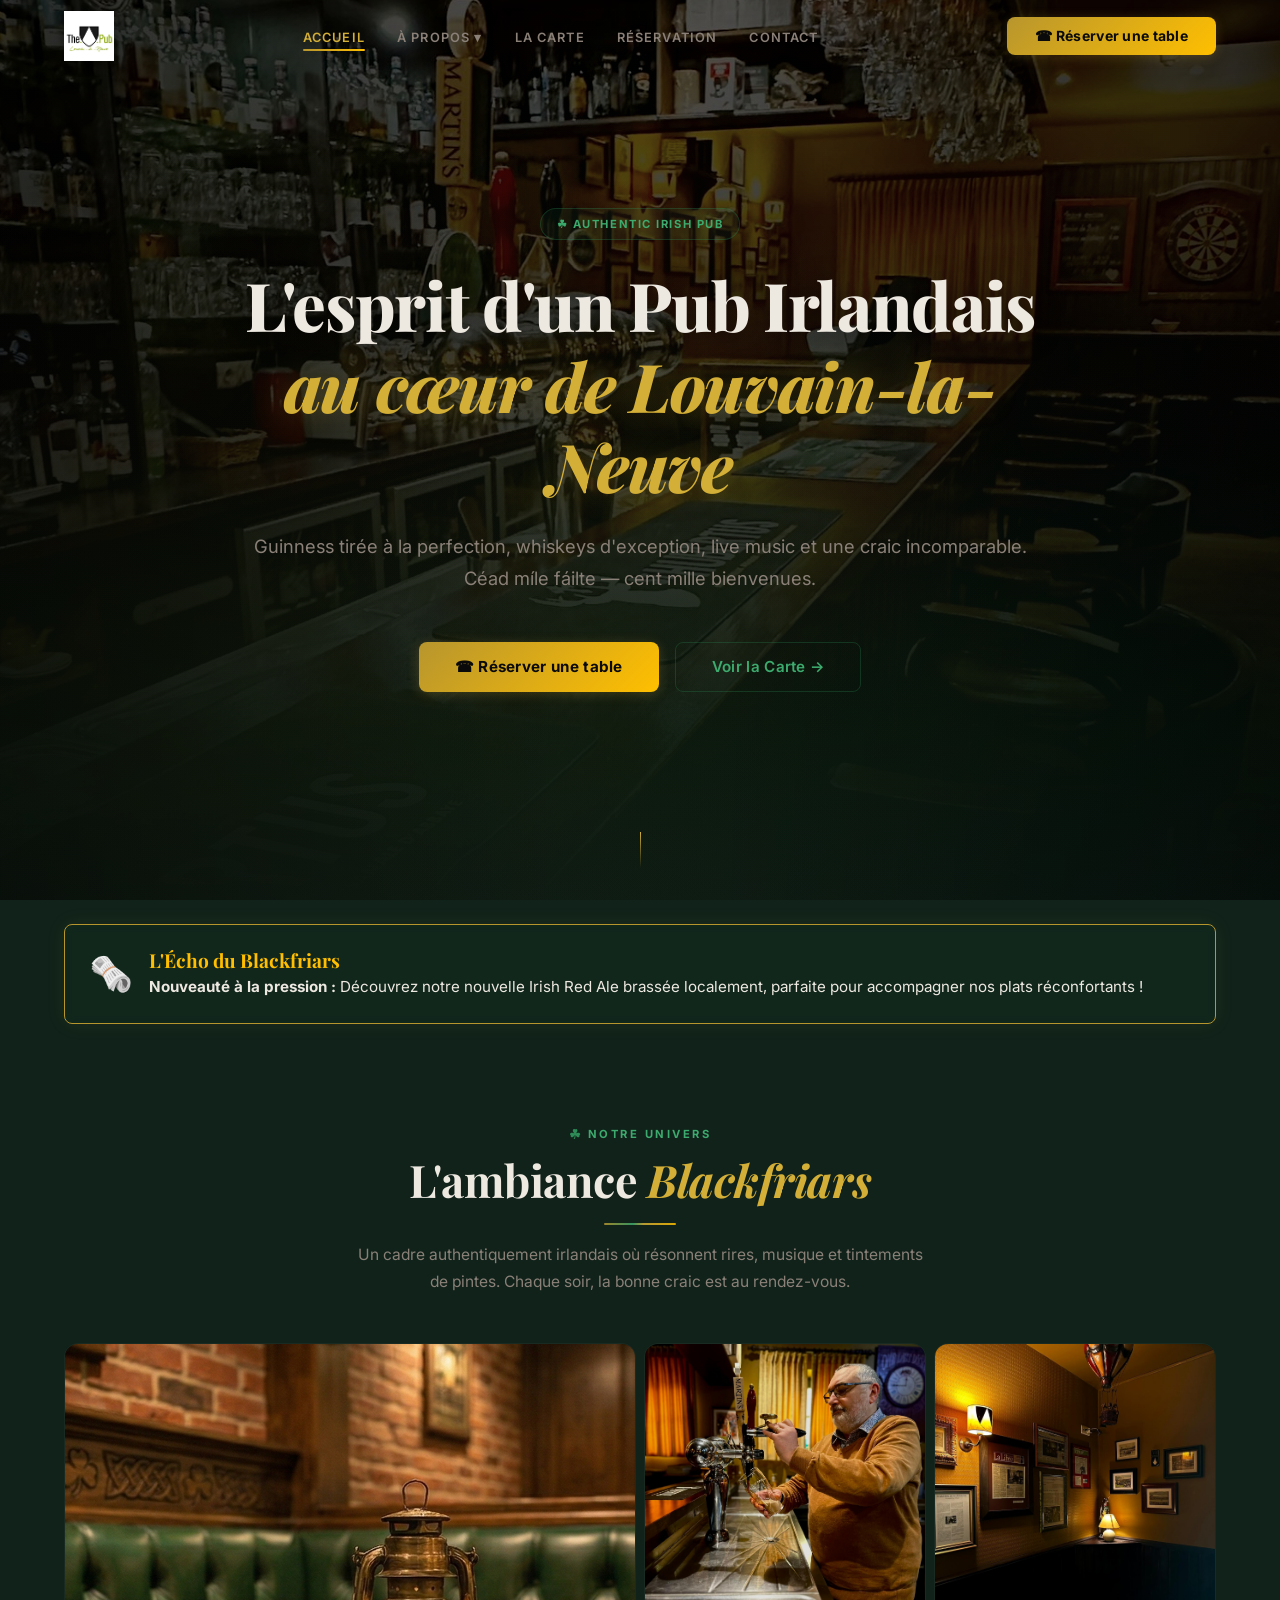
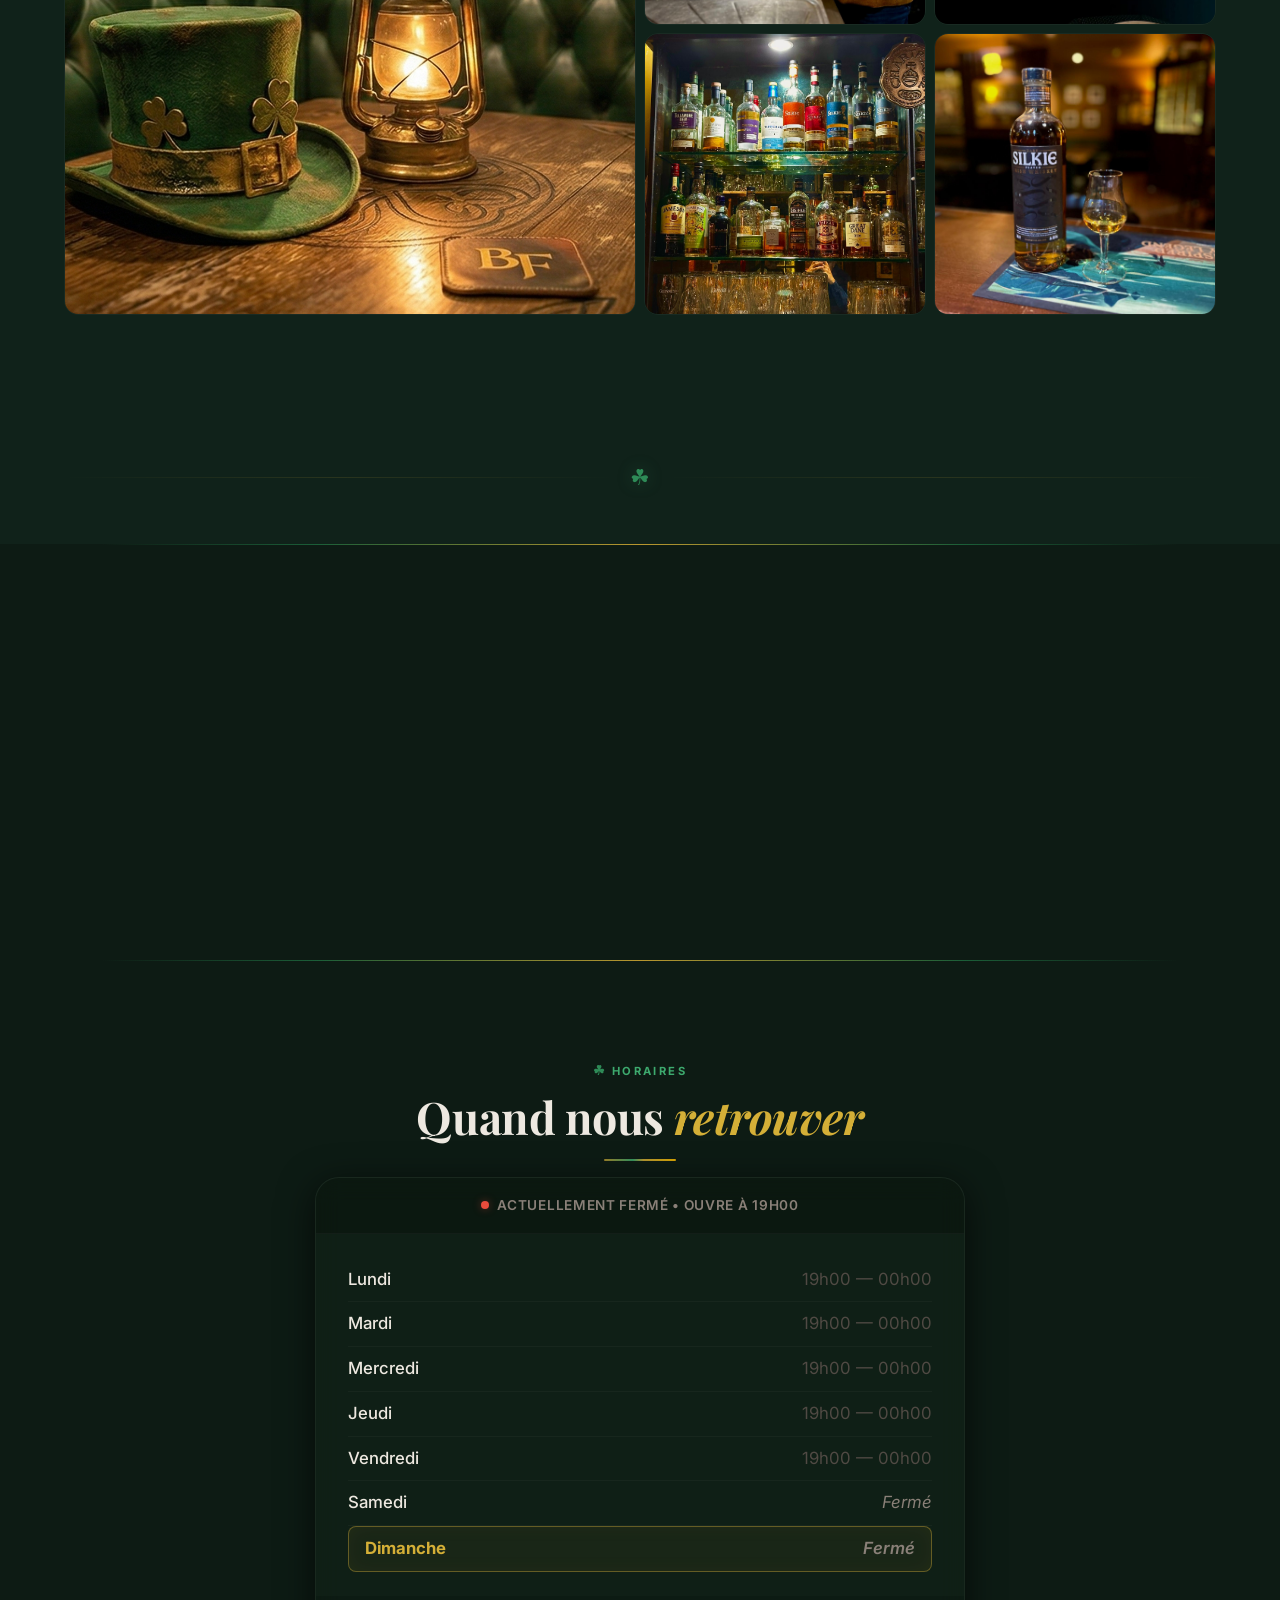
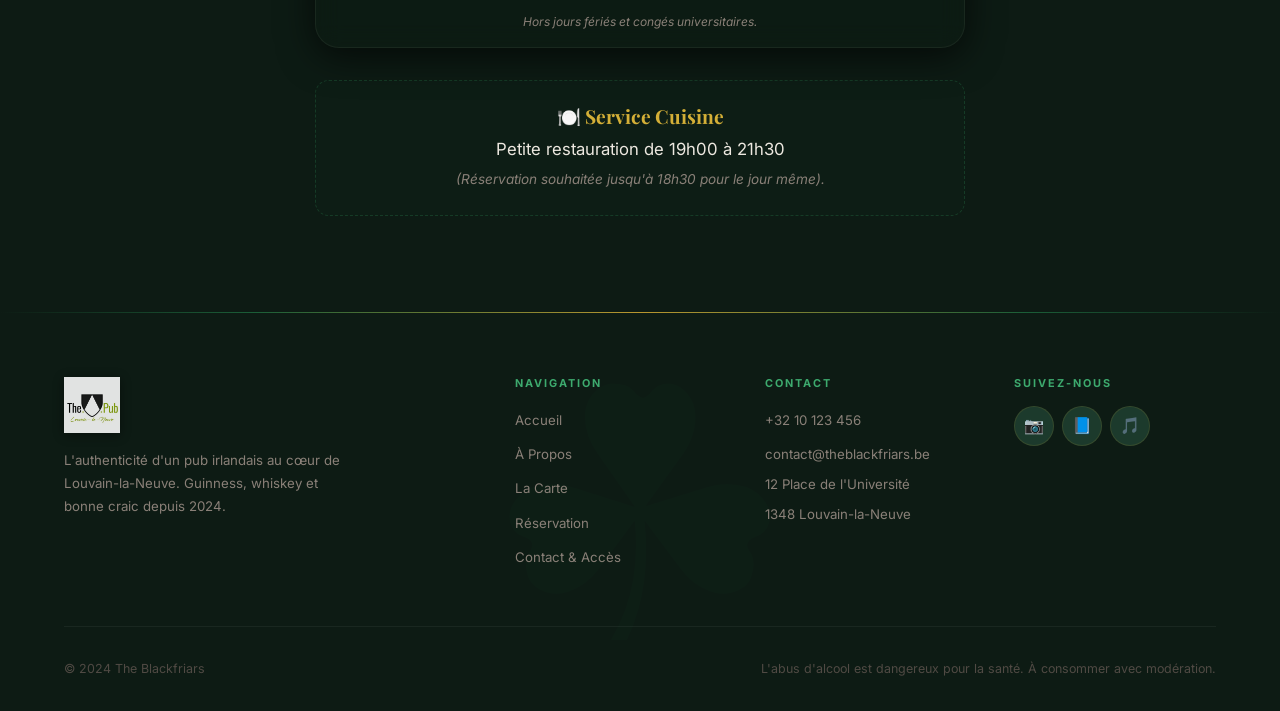
==== commit de4fe7f5: "images" ====
--- a/index.html
+++ b/index.html
@@ -16,7 +16,7 @@
     <meta property="og:description"
         content="L'authenticité d'un pub irlandais au cœur de Louvain-la-Neuve. Guinness, whiskey, live music et bonne craic.">
     <meta property="og:type" content="website">
-    <meta property="og:image" content="assets/img/irish-header.png">
+    <meta property="og:image" content="assets/img/irish-header.jpeg">
 
     <!-- Schema.org JSON-LD -->
     <script type="application/ld+json">
@@ -51,7 +51,7 @@
         ],
         "servesCuisine": ["Irish", "British", "Pub Food", "Cocktails"],
         "priceRange": "€€",
-        "image": "assets/img/irish-header.png",
+        "image": "assets/img/irish-header.jpeg",
         "sameAs": [
             "https://www.instagram.com/theblackfriars_lln",
             "https://www.facebook.com/theblackfriarslln"
@@ -125,7 +125,7 @@
     <!-- ═══ HERO ═══ -->
     <section class="hero" id="hero">
         <div class="hero-bg">
-            <img src="assets/header.png" alt="Façade chaleureuse du pub irlandais The Blackfriars la nuit" width="1920"
+            <img src="assets/header.jpeg" alt="Façade chaleureuse du pub irlandais The Blackfriars la nuit" width="1920"
                 height="1080" loading="eager">
         </div>
         <div class="hero-overlay"></div>
@@ -177,19 +177,19 @@
                         height="450" loading="lazy">
                 </div>
                 <div class="gallery-item">
-                    <img src="assets/img/guinness-pour.png" alt="Pinte de Guinness tirée à la perfection au bar"
+                    <img src="assets/img/guinness-tireuse.jpeg" alt="Pinte de Guinness tirée à la perfection au bar"
                         width="400" height="400" loading="lazy">
                 </div>
                 <div class="gallery-item">
-                    <img src="assets/img/live-music.png" alt="Groupe de musique folk live au Blackfriars" width="400"
+                    <img src="assets/img/mongolfiere.jpeg" alt="Groupe de musique folk live au Blackfriars" width="400"
                         height="400" loading="lazy">
                 </div>
                 <div class="gallery-item">
-                    <img src="assets/img/pub-food.png" alt="Sélection de plats irish du Blackfriars" width="400"
+                    <img src="assets/img/whisky-zoom.jpeg" alt="Sélection de plats irish du Blackfriars" width="400"
                         height="400" loading="lazy">
                 </div>
                 <div class="gallery-item">
-                    <img src="assets/img/cocktail.png" alt="Cocktail signature au Blackfriars" width="400" height="400"
+                    <img src="assets/img/silkie.jpeg" alt="Cocktail signature au Blackfriars" width="400" height="400"
                         loading="lazy">
                 </div>
             </div>
--- a/css/style.css
+++ b/css/style.css
@@ -8,11 +8,11 @@
 
 /* --- CSS Custom Properties --- */
 :root {
-    /* Dark Irish Green base */
-    --color-bg:            #0B1812;
-    --color-bg-alt:        #091410;
-    --color-bg-card:       #112218;
-    --color-bg-elevated:   #172E20;
+    /* Dark Irish Green base - légèrement éclairci */
+    --color-bg:            #10221A;
+    --color-bg-alt:        #0D1B14;
+    --color-bg-card:       #162E23;
+    --color-bg-elevated:   #1C3A2C;
 
     /* Irish Green – présent mais pas abusé */
     --color-irish:         #2E8B57;
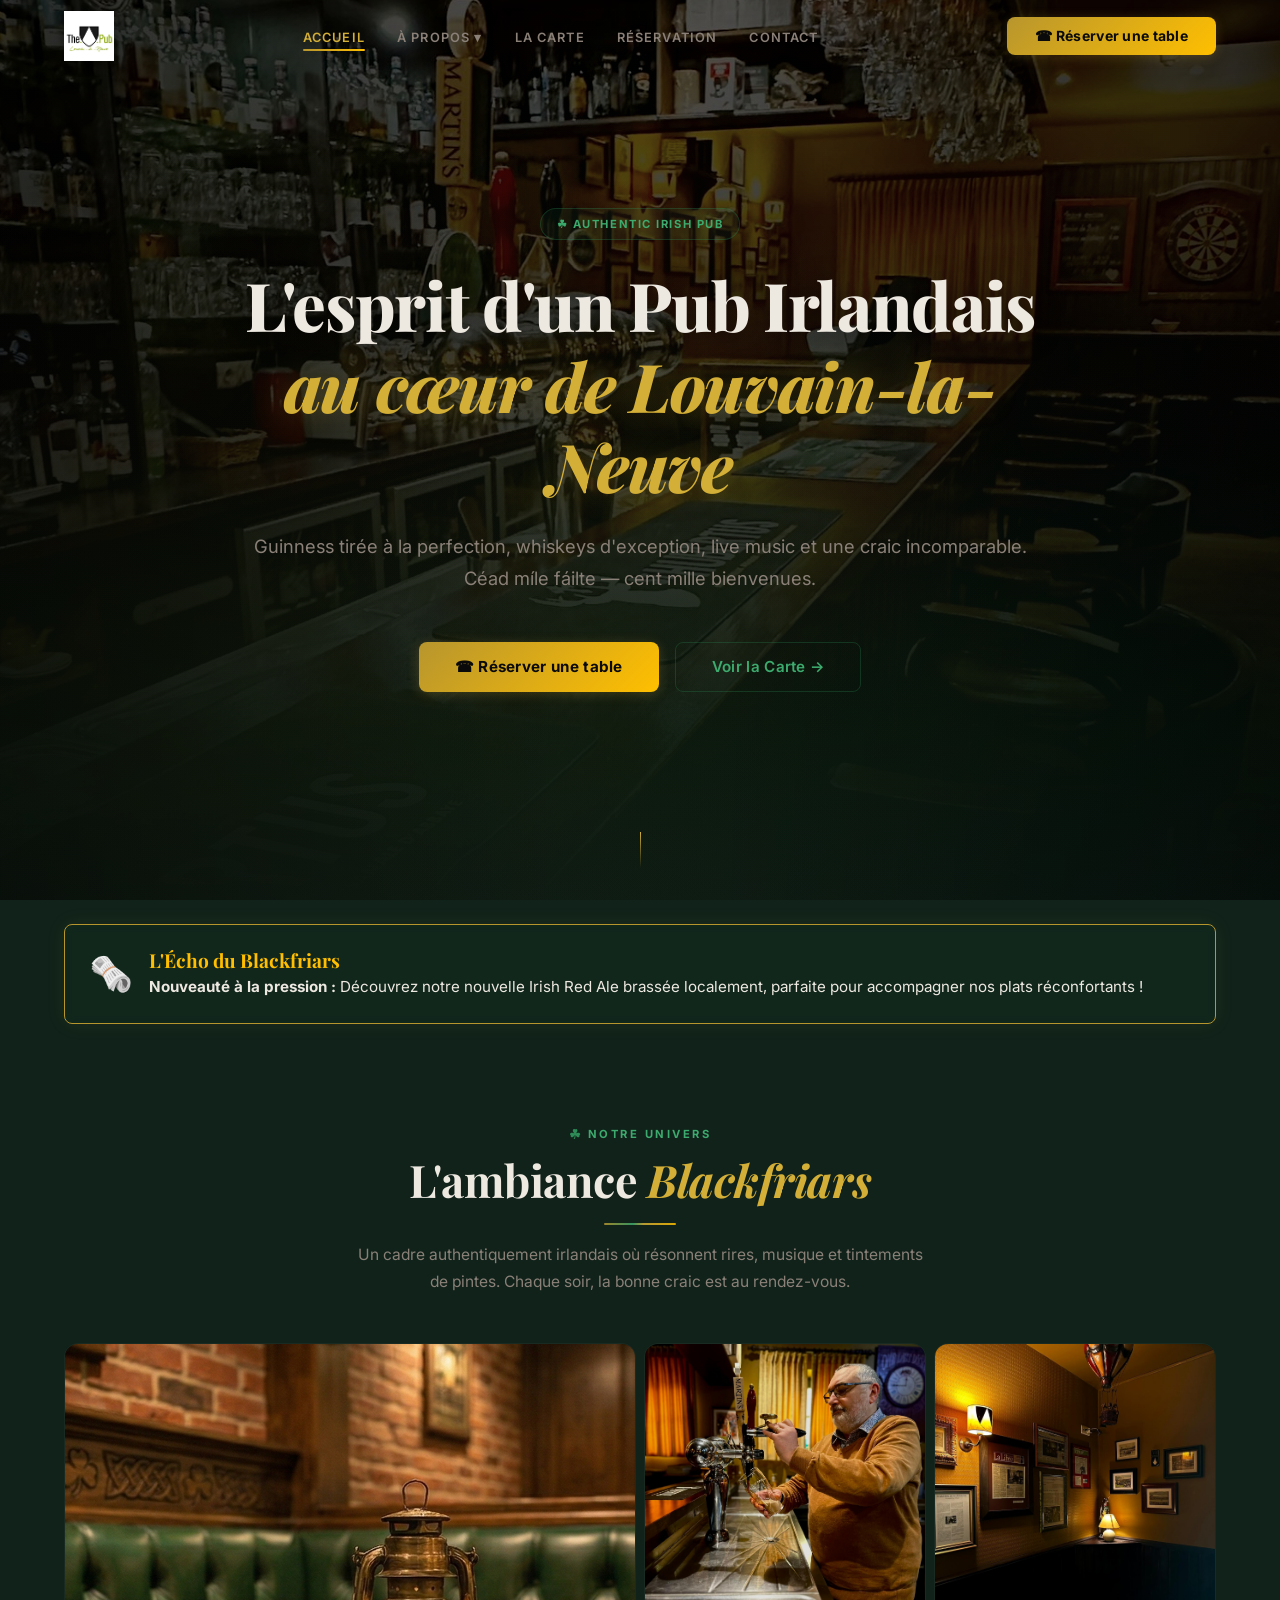
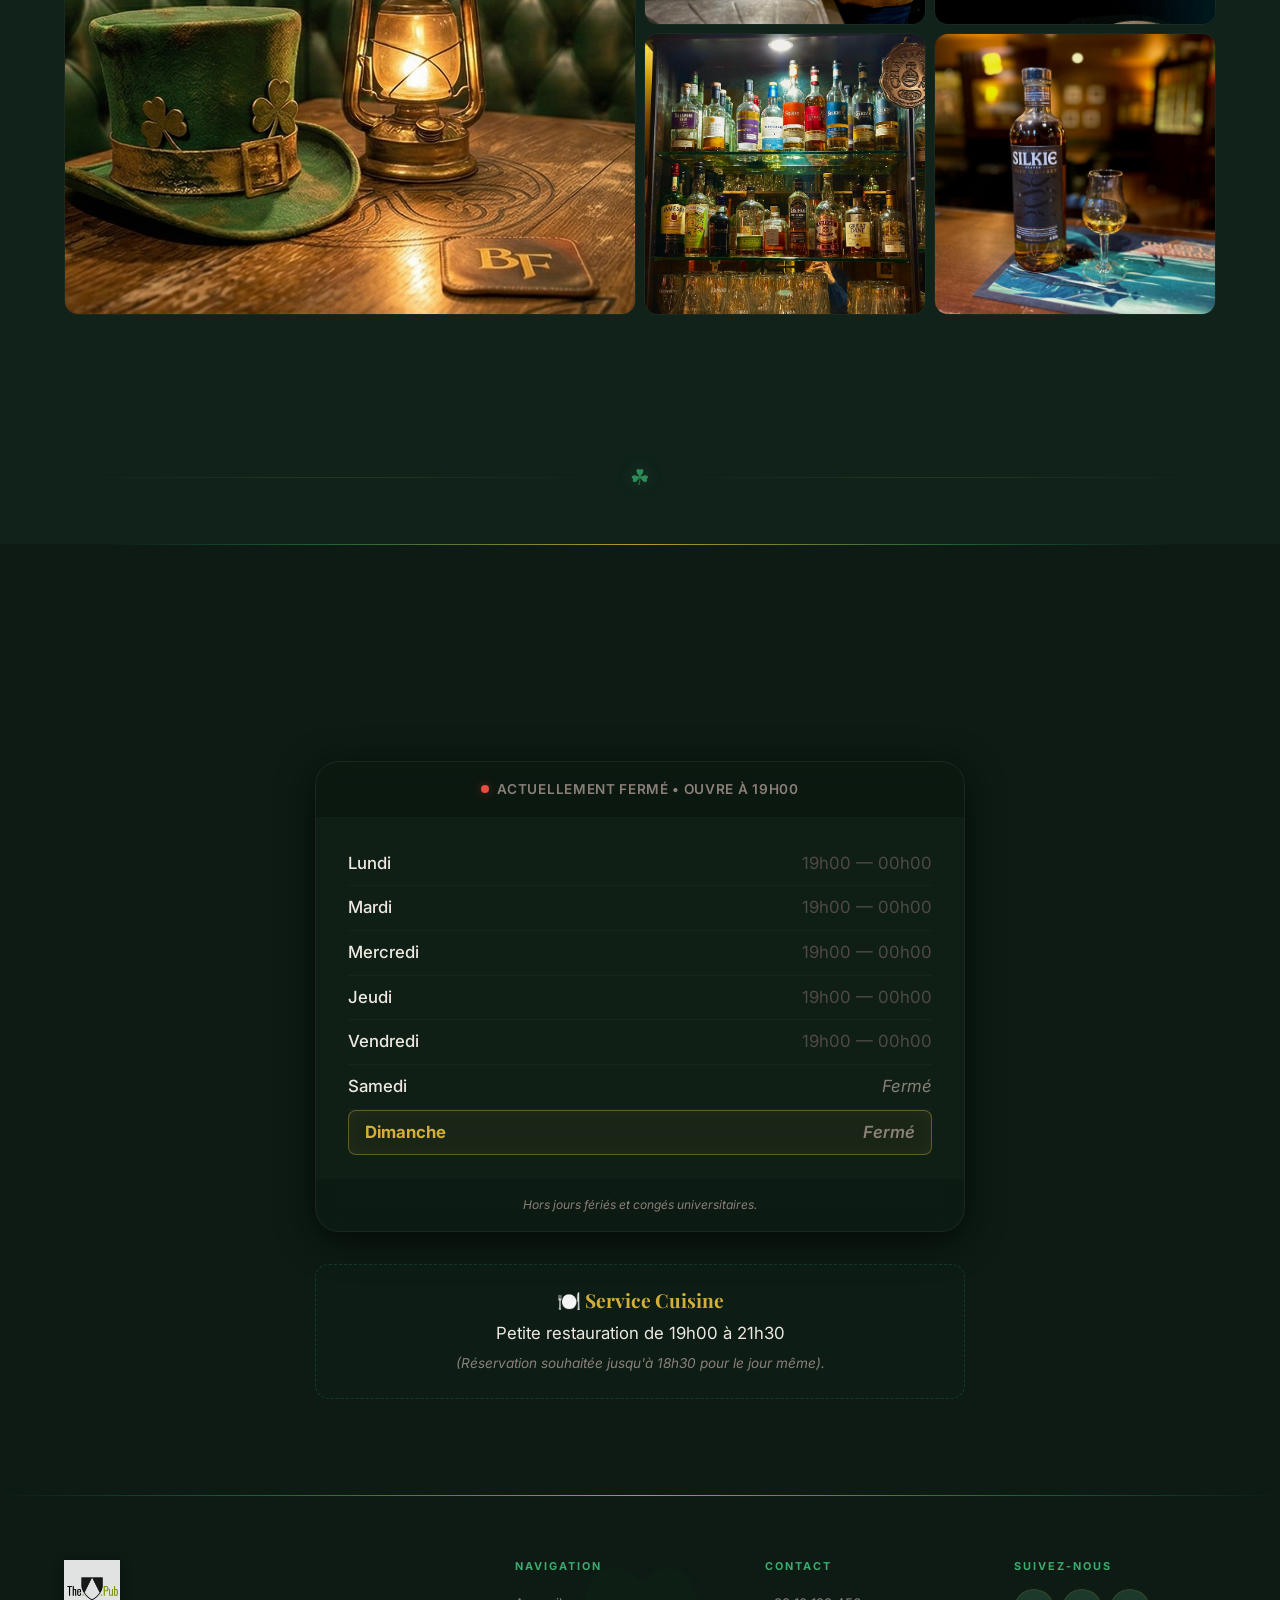
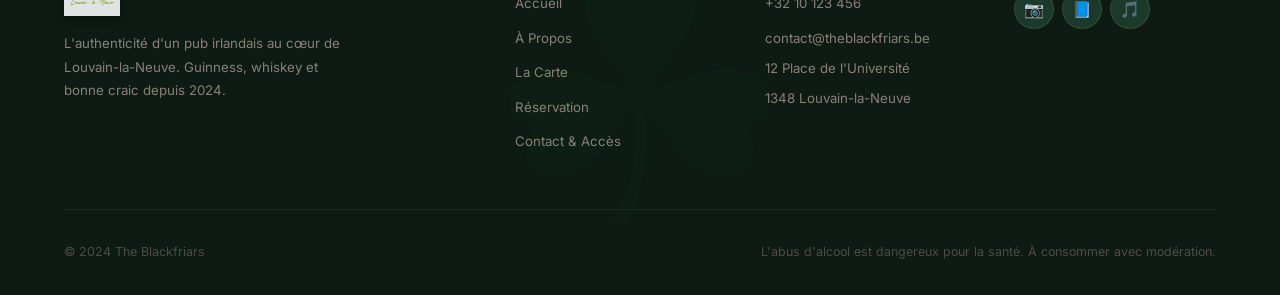
==== commit 34fa1556: "Roue des aromes" ====
--- a/index.html
+++ b/index.html
@@ -8,8 +8,7 @@
     <meta name="description"
         content="The Blackfriars, l'authenticité d'un pub irlandais au cœur de Louvain-la-Neuve. Guinness, whiskey, live music et quiz nights. Sláinte !">
     <meta name="theme-color" content="#00402E">
-    <link rel="icon" type="image/svg+xml"
-        href="data:image/svg+xml,%3Csvg xmlns='http://www.w3.org/2000/svg' viewBox='0 0 100 100'%3E%3Ctext y='.9em' font-size='90'%3E☘%3C/text%3E%3C/svg%3E">
+    <link rel="icon" type="image/webp" href="assets/logo.webp">
 
     <!-- Open Graph -->
     <meta property="og:title" content="The Blackfriars – Irish Pub Authentique">
@@ -203,29 +202,7 @@
         </div>
     </div>
 
-    <!-- ═══ STATS ═══ -->
-    <section class="section section-dark">
-        <div class="container">
-            <div class="stats-row reveal">
-                <div class="stat-item">
-                    <div class="stat-number" data-count="16" data-suffix="">0</div>
-                    <div class="stat-label">Bières Pression</div>
-                </div>
-                <div class="stat-item">
-                    <div class="stat-number" data-count="45" data-suffix="+">0</div>
-                    <div class="stat-label">Whiskies & Whiskeys</div>
-                </div>
-                <div class="stat-item">
-                    <div class="stat-number" data-count="200" data-suffix="">0</div>
-                    <div class="stat-label">Places assises</div>
-                </div>
-                <div class="stat-item">
-                    <div class="stat-number" data-count="7" data-suffix="">0</div>
-                    <div class="stat-label">Écrans HD</div>
-                </div>
-            </div>
-        </div>
-    </section>
+
 
     <!-- Section Live et Divider supprimés car gérés différemment ou obsolètes -->
 
--- a/css/style.css
+++ b/css/style.css
@@ -474,13 +474,13 @@
 /* Desktop Nav */
 .nav-desktop { display: none; }
 
-.nav-desktop ul {
+.nav-desktop > ul {
     display: flex;
     gap: var(--space-xl);
     align-items: center;
 }
 
-.nav-desktop a {
+.nav-desktop > ul > li > a {
     font-size: 0.8rem;
     font-weight: 600;
     color: var(--color-text-muted);
@@ -491,7 +491,7 @@
     transition: color var(--transition-fast);
 }
 
-.nav-desktop a::after {
+.nav-desktop > ul > li > a::after {
     content: '';
     position: absolute;
     bottom: -2px; left: 0;
@@ -501,20 +501,20 @@
     border-radius: 2px;
 }
 
-.nav-desktop a:hover {
+.nav-desktop > ul > li > a:hover {
     color: var(--color-text);
 }
 
-.nav-desktop a.active {
+.nav-desktop > ul > li > a.active {
     color: var(--color-gold);
 }
 
-.nav-desktop a:hover::after {
+.nav-desktop > ul > li > a:hover::after {
     width: 100%;
     background: var(--color-irish);
 }
 
-.nav-desktop a.active::after {
+.nav-desktop > ul > li > a.active::after {
     width: 100%;
     background: linear-gradient(90deg, var(--color-gold-dark), var(--color-gold-bright));
 }
@@ -556,11 +556,13 @@
     -webkit-backdrop-filter: blur(28px);
     display: flex;
     flex-direction: column;
-    justify-content: center;
-    align-items: center;
+    align-items: center;
+    justify-content: flex-start;
+    padding: calc(var(--header-h) + var(--space-xl)) var(--space-lg) var(--space-xl);
     opacity: 0;
     visibility: hidden;
     transition: all var(--transition-slow);
+    overflow-y: auto;
 }
 
 .nav-mobile.open { opacity: 1; visibility: visible; }
@@ -580,18 +582,20 @@
 .nav-mobile.open li:nth-child(5)  { transition-delay: 0.28s; }
 .nav-mobile.open li:nth-child(6)  { transition-delay: 0.33s; }
 
-.nav-mobile a {
+.nav-mobile ul > li > a {
     display: block;
-    font-family: var(--font-heading);
-    font-size: 2rem;
+    font-family: var(--font-body);
+    font-size: 1.3rem;
     font-weight: 600;
     color: var(--color-text);
-    padding: 0.7rem 0;
+    padding: 0.8rem 0;
+    text-transform: uppercase;
+    letter-spacing: 0.06em;
     transition: color var(--transition-fast);
 }
 
-.nav-mobile a:hover,
-.nav-mobile a.active {
+.nav-mobile ul > li > a:hover,
+.nav-mobile ul > li > a.active {
     color: var(--color-gold);
 }
 
@@ -1714,52 +1718,89 @@
 .dropdown-menu {
     position: absolute;
     top: 100%;
-    left: 0;
-    min-width: 240px;
-    background: rgba(8, 20, 13, 0.98);
-    backdrop-filter: blur(20px);
+    left: 50%;
+    transform: translateX(-50%) translateY(12px);
+    min-width: 260px;
+    background: rgba(13, 27, 20, 0.96);
+    backdrop-filter: blur(16px);
+    -webkit-backdrop-filter: blur(16px);
     border: 1px solid var(--color-border);
     border-radius: var(--radius-md);
-    padding: var(--space-sm) 0;
+    padding: var(--space-xs) 0;
     opacity: 0;
-    transform: translateY(10px);
     visibility: hidden;
-    transition: all var(--transition-base);
-    box-shadow: var(--shadow-lg);
+    transition: transform var(--transition-base), opacity var(--transition-base), visibility var(--transition-base);
+    box-shadow: var(--shadow-lg), 0 0 30px rgba(212, 175, 55, 0.05);
     z-index: 1005;
+    display: flex;
+    flex-direction: column;
+}
+
+/* Caret indicator pointing upwards */
+.dropdown-menu::before {
+    content: '';
+    position: absolute;
+    top: -6px;
+    left: 50%;
+    transform: translateX(-50%) rotate(45deg);
+    width: 10px;
+    height: 10px;
+    background: rgba(13, 27, 20, 0.96);
+    border-left: 1px solid var(--color-border);
+    border-top: 1px solid var(--color-border);
+    z-index: -1;
 }
 
 .dropdown:hover .dropdown-menu,
 .dropdown:focus-within .dropdown-menu {
     opacity: 1;
-    transform: translateY(0);
+    transform: translateX(-50%) translateY(4px);
     visibility: visible;
 }
 
 .dropdown-menu li {
     list-style: none;
     margin: 0;
+    width: 100%;
 }
 
 .dropdown-menu a {
     display: block;
-    padding: 0.7rem 1.4rem;
-    font-size: 0.85rem;
+    padding: 0.8rem 1.5rem;
+    font-size: 0.88rem;
     font-weight: 500;
     color: var(--color-text-muted);
     text-transform: none;
-    letter-spacing: normal;
+    letter-spacing: 0.02em;
+    border-left: 3px solid transparent;
     transition: all var(--transition-fast);
 }
 
 .dropdown-menu a::after {
-    display: none; /* No underline */
-}
-
-.dropdown-menu a:hover,
+    display: none !important; /* No underline */
+}
+
+/* Style distinct pour la page active */
 .dropdown-menu a.active {
     color: var(--color-gold);
-    background: rgba(212,175,55,0.05);
+    background: rgba(46, 139, 87, 0.12); /* Fond émeraude subtil indiquant la position actuelle */
+    border-left-color: var(--color-gold);
+}
+
+/* Style de survol au-dessus d'un lien */
+.dropdown-menu a:hover {
+    color: #fff; /* Blanc net pour la page survolée */
+    background: rgba(212, 175, 55, 0.08); /* Fond doré translucide au survol */
+    border-left-color: var(--color-irish); /* Bordure latérale verte */
+    padding-left: 1.7rem; /* Animation de décalage élégante */
+}
+
+/* Si la page active elle-même est survolée */
+.dropdown-menu a.active:hover {
+    color: var(--color-gold-bright);
+    background: rgba(46, 139, 87, 0.18);
+    border-left-color: var(--color-gold-bright);
+    padding-left: 1.7rem;
 }
 
 /* Mobile dropdown adjustment */
@@ -1776,6 +1817,10 @@
     box-shadow: none;
     padding: 0;
     display: none; /* Hidden by default on mobile */
+    flex-direction: column;
+}
+.nav-mobile .dropdown-menu::before {
+    display: none; /* Hide the desktop caret */
 }
 
 .nav-mobile .dropdown.active .dropdown-menu,
@@ -1784,8 +1829,22 @@
 }
 
 .nav-mobile .dropdown-menu a {
-    font-size: 1.25rem;
-    padding: 0.5rem 0;
+    font-family: var(--font-body);
+    font-size: 1rem;
+    font-weight: 500;
+    color: var(--color-text-muted);
+    text-transform: none;
+    letter-spacing: normal;
+    padding: 0.4rem 0;
+    border-left: none;
+}
+
+.nav-mobile .dropdown-menu a:hover,
+.nav-mobile .dropdown-menu a.active {
+    color: var(--color-gold-bright);
+    padding-left: 0;
+    background: transparent;
+    border-left: none;
 }
 
 /* ============================================
@@ -1933,6 +1992,71 @@
         flex-direction: column;
         text-align: center;
     }
+
+    /* Réduire l'espacement vertical des sections sur mobile */
+    .section {
+        padding: var(--space-2xl) 0;
+    }
+
+    /* Ajuster les marges intérieures du conteneur de réservation */
+    .reservation-form-container {
+        padding: var(--space-xl) var(--space-md);
+    }
+
+    /* Empêcher le décalage horizontal au clic sur mobile */
+    .menu-item:hover {
+        margin: 0;
+        padding: var(--space-md) 0;
+        background: transparent;
+    }
+
+    /* Permettre aux badges de s'enrouler proprement s'il n'y a pas assez de place */
+    .menu-item-name {
+        flex-wrap: wrap;
+        font-size: 0.95rem;
+    }
+    
+    .menu-item-badge {
+        font-size: 0.55rem;
+        padding: 1px 5px;
+    }
+
+    /* Adapter la hauteur du hero des sous-pages et taille du titre */
+    .page-hero {
+        padding: calc(var(--header-h) + var(--space-xl)) 0 var(--space-lg);
+    }
+    .page-hero h1 {
+        font-size: 2rem;
+    }
+}
+
+/* Optimisations pour très petits écrans (smartphones) */
+@media (max-width: 480px) {
+    .hours-table {
+        padding: var(--space-md) var(--space-sm);
+    }
+    .hours-row.active-day {
+        margin: 4px -var(--space-sm);
+        padding: var(--space-sm) var(--space-sm);
+    }
+    .hours-row .day-name, 
+    .hours-row .day-time {
+        font-size: 0.95rem;
+    }
+    
+    .hero-badge {
+        font-size: 0.65rem;
+        padding: 0.3rem 0.8rem;
+    }
+    
+    .hero h1 {
+        font-size: 2rem;
+    }
+    
+    .hero-subtitle {
+        font-size: 0.9rem;
+        margin-bottom: var(--space-lg);
+    }
 }
 
 /* Two Columns Hours */
@@ -2185,3 +2309,215 @@
     margin-top: var(--space-xs);
     font-style: italic;
 }
+
+/* ============================================
+   INTERACTIVE AROMA WHEEL
+   ============================================ */
+.aroma-section {
+    padding: var(--space-xl) 0;
+}
+
+.aroma-container {
+    display: grid;
+    grid-template-columns: 1fr;
+    gap: var(--space-2xl);
+    align-items: center;
+    justify-items: center;
+    max-width: 800px;
+    margin: 0 auto;
+}
+
+@media (min-width: 768px) {
+    .aroma-container {
+        grid-template-columns: 1.2fr 1fr;
+        align-items: center;
+        gap: var(--space-3xl);
+        max-width: 1000px;
+    }
+}
+
+.aroma-wheel-wrapper {
+    position: relative;
+    width: 100%;
+    max-width: 320px;
+    display: flex;
+    flex-direction: column;
+    align-items: center;
+}
+
+@media (min-width: 768px) {
+    .aroma-wheel-wrapper {
+        max-width: 520px;
+    }
+}
+
+.aroma-pointer {
+    position: absolute;
+    top: -12px;
+    left: 50%;
+    transform: translateX(-50%);
+    z-index: 10;
+    font-size: 1.4rem;
+    color: var(--color-gold);
+    text-shadow: 0 0 10px rgba(212, 175, 55, 0.6);
+    pointer-events: none;
+    animation: pointerWobble 1s ease infinite alternate;
+}
+
+@keyframes pointerWobble {
+    0% { transform: translateX(-50%) translateY(0); }
+    100% { transform: translateX(-50%) translateY(2px); }
+}
+
+.aroma-wheel-inner {
+    width: 100%;
+    aspect-ratio: 1;
+    filter: drop-shadow(0 8px 24px rgba(0, 0, 0, 0.6));
+}
+
+#slicesGroup {
+    transform-origin: 100px 100px;
+    transition: transform 4s cubic-bezier(0.15, 0.97, 0.21, 1);
+}
+
+.aroma-card {
+    background: rgba(22, 46, 35, 0.45);
+    backdrop-filter: blur(12px);
+    -webkit-backdrop-filter: blur(12px);
+    border: 1px solid var(--color-border);
+    border-radius: var(--radius-lg);
+    padding: var(--space-xl);
+    text-align: left;
+    box-shadow: var(--shadow-lg), 0 0 20px rgba(0, 0, 0, 0.4);
+    display: flex;
+    flex-direction: column;
+    justify-content: center;
+    width: 100%;
+    min-height: 320px;
+    transition: opacity 0.3s ease;
+}
+
+.aroma-card-header {
+    display: flex;
+    align-items: center;
+    gap: var(--space-md);
+    border-bottom: 1px solid var(--color-border-subtle);
+    padding-bottom: var(--space-sm);
+    margin-bottom: var(--space-md);
+}
+
+.aroma-card-icon {
+    font-size: 1.8rem;
+    line-height: 1;
+}
+
+.aroma-card-header h4 {
+    font-size: 1.4rem;
+    color: var(--color-gold-bright);
+    margin: 0;
+}
+
+.aroma-sub-category {
+    margin-bottom: var(--space-md);
+}
+
+.aroma-sub-category:last-child {
+    margin-bottom: 0;
+}
+
+.aroma-sub-category h5 {
+    font-family: var(--font-body);
+    font-size: 0.85rem;
+    font-weight: 700;
+    text-transform: uppercase;
+    letter-spacing: 0.05em;
+    color: var(--color-gold);
+    margin-bottom: var(--space-xs);
+}
+
+.aroma-tags {
+    display: flex;
+    flex-wrap: wrap;
+    gap: 6px;
+}
+
+.aroma-tag {
+    background: rgba(255, 255, 255, 0.03);
+    border: 1px solid rgba(255, 255, 255, 0.05);
+    color: var(--color-text);
+    font-size: 0.8rem;
+    padding: 0.3rem 0.65rem;
+    border-radius: var(--radius-sm);
+    transition: all var(--transition-fast);
+}
+
+.aroma-tag:hover {
+    background: rgba(212, 175, 55, 0.06);
+    border-color: rgba(212, 175, 55, 0.2);
+    color: var(--color-gold);
+}
+
+.aroma-tag.active {
+    background: rgba(212, 175, 55, 0.15);
+    border-color: var(--color-gold);
+    color: var(--color-gold-bright);
+    font-weight: 600;
+    box-shadow: 0 0 10px rgba(212, 175, 55, 0.1);
+}
+
+/* SVG Wheel Slices Hover Effects */
+.inner-slice, .middle-slice, .outer-slice {
+    transition: filter 0.25s ease, stroke-width 0.25s ease;
+}
+
+.inner-slice:hover, .middle-slice:hover, .outer-slice:hover {
+    filter: brightness(1.2);
+    stroke-width: 1px;
+}
+
+.parent-category-label {
+    display: inline-block;
+    font-size: 0.85rem;
+    font-weight: 600;
+    text-transform: uppercase;
+    letter-spacing: 0.05em;
+    margin-bottom: var(--space-md);
+    background: rgba(255, 255, 255, 0.02);
+    padding: 0.2rem 0.6rem;
+    border-radius: var(--radius-sm);
+    border: 1px solid rgba(255, 255, 255, 0.05);
+}
+
+/* Mobile optimizations for aroma wheel layout and readability */
+@media (max-width: 768px) {
+    .aroma-container {
+        gap: var(--space-md);
+    }
+    .aroma-card {
+        min-height: auto;
+        padding: var(--space-md);
+    }
+    .aroma-tag {
+        font-size: 0.75rem;
+        padding: 0.25rem 0.5rem;
+    }
+    .aroma-sub-category {
+        margin-bottom: var(--space-md);
+    }
+    .aroma-sub-category h5 {
+        font-size: 0.8rem;
+        margin-bottom: var(--space-xs);
+    }
+    .aroma-card-header h4 {
+        font-size: 1.15rem;
+    }
+    .aroma-card-icon {
+        font-size: 1.5rem;
+    }
+    .parent-category-label {
+        font-size: 0.75rem;
+        margin-bottom: var(--space-sm);
+        padding: 0.15rem 0.45rem;
+    }
+}
+
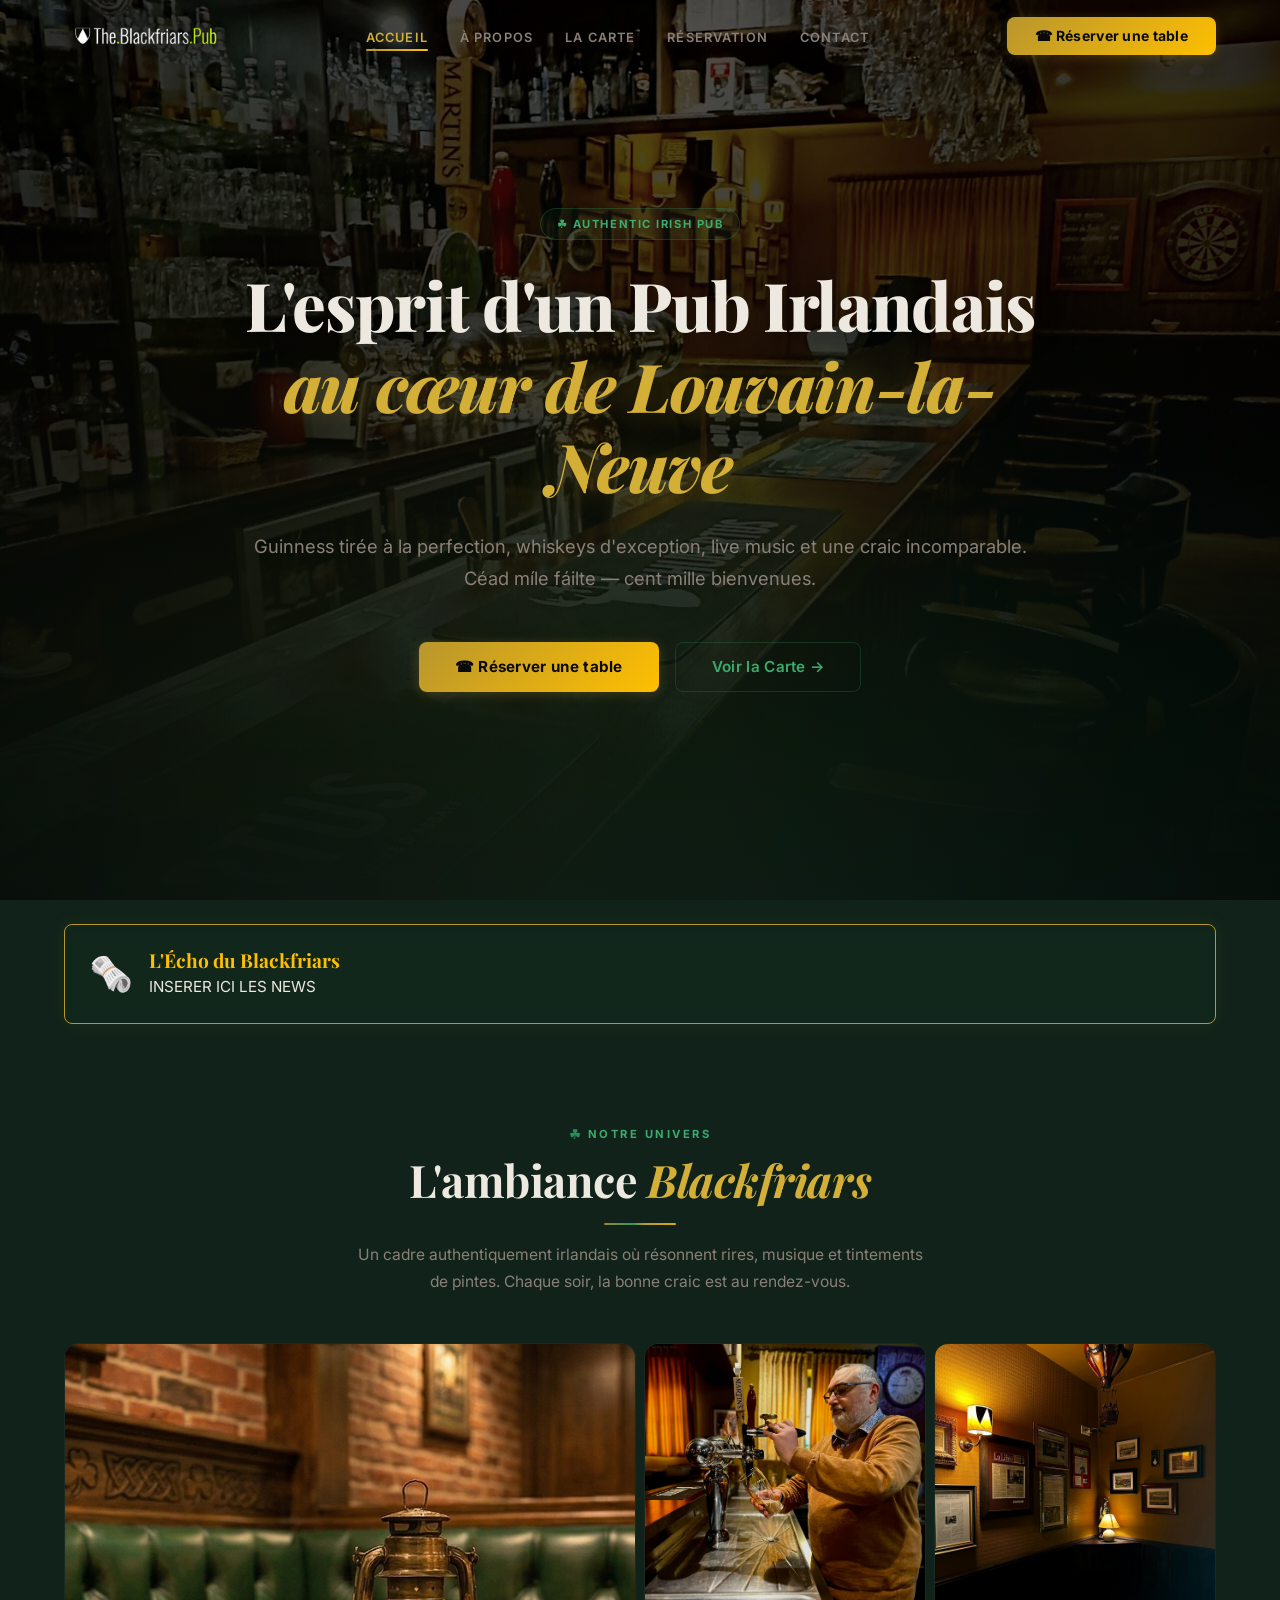
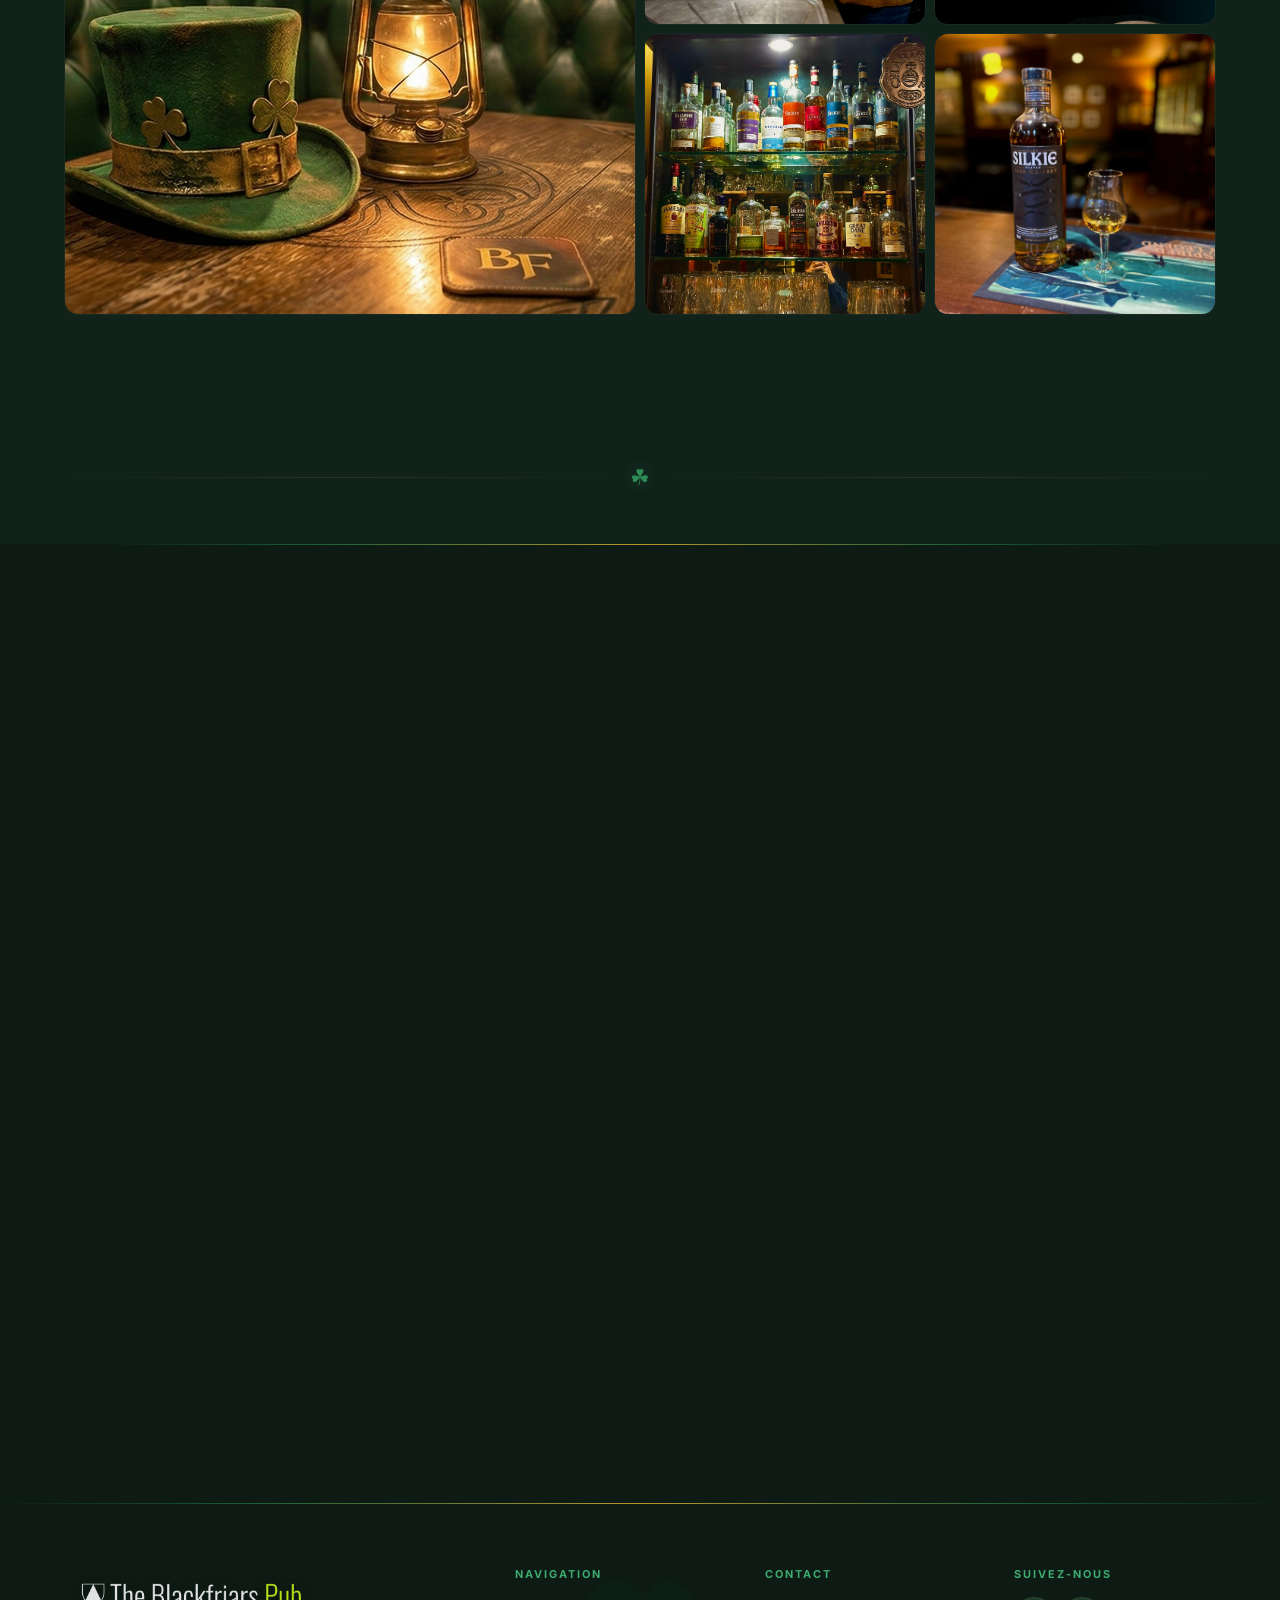
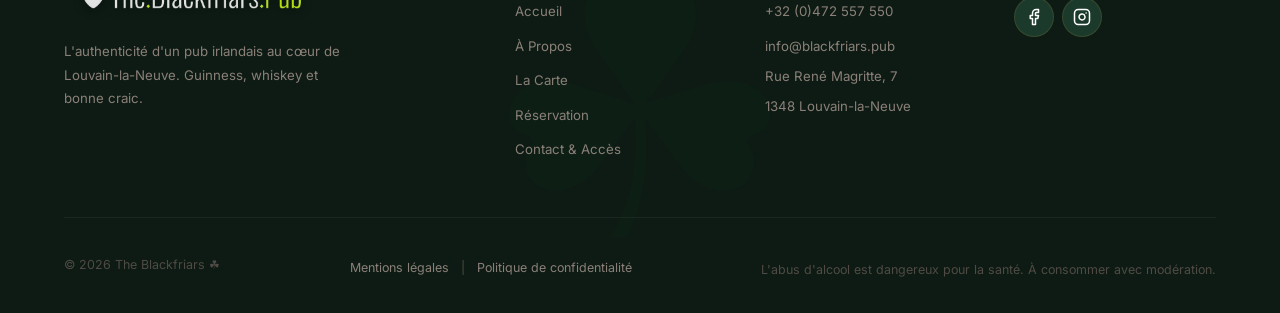
==== commit d930865c: "Mises a jour structurelles, legales, et de contenu (carte whiskies, logo-long, mentions legales, cor" ====
--- a/index.html
+++ b/index.html
@@ -25,11 +25,11 @@
         "name": "The Blackfriars",
         "description": "Irish Pub authentique au cœur de Louvain-la-Neuve. Guinness, bières pression, whiskey, cocktails, live music et diffusion de matchs.",
         "url": "https://theblackfriars.be",
-        "telephone": "+32-10-123-456",
-        "email": "contact@theblackfriars.be",
+        "telephone": "+32-472-557-550",
+        "email": "info@blackfriars.pub",
         "address": {
             "@type": "PostalAddress",
-            "streetAddress": "12 Place de l'Université",
+            "streetAddress": "Rue René Magritte, 7",
             "addressLocality": "Louvain-la-Neuve",
             "postalCode": "1348",
             "addressCountry": "BE"
@@ -72,19 +72,13 @@
     <header class="site-header" id="siteHeader">
         <div class="header-inner">
             <a href="index.html" class="logo" aria-label="The Blackfriars – Accueil">
-                <img src="assets/logo.webp" alt="The Blackfriars – Irish Pub Logo" class="logo-img">
+                <img src="assets/logo-long.png" alt="The Blackfriars – Irish Pub Logo" class="logo-img">
             </a>
 
             <nav class="nav-desktop" aria-label="Navigation principale">
                 <ul>
                     <li><a href="index.html" class="active">Accueil</a></li>
-                    <li class="dropdown">
-                        <a href="a-propos.html" aria-haspopup="true">À Propos ▾</a>
-                        <ul class="dropdown-menu">
-                            <li><a href="a-propos.html">Notre Histoire</a></li>
-                            <li><a href="whisky-academy.html">Blackfriars Whisky Academy</a></li>
-                        </ul>
-                    </li>
+                    <li><a href="a-propos.html">À Propos</a></li>
                     <li><a href="carte.html">La Carte</a></li>
                     <li><a href="reservation.html">Réservation</a></li>
                     <li><a href="contact.html">Contact</a></li>
@@ -105,13 +99,7 @@
     <nav class="nav-mobile" id="mobileNav" aria-label="Navigation mobile">
         <ul>
             <li><a href="index.html" class="active">Accueil</a></li>
-            <li class="dropdown">
-                <a href="a-propos.html">À Propos ▾</a>
-                <ul class="dropdown-menu">
-                    <li><a href="a-propos.html">Notre Histoire</a></li>
-                    <li><a href="whisky-academy.html">Whisky Academy</a></li>
-                </ul>
-            </li>
+            <li><a href="a-propos.html">À Propos</a></li>
             <li><a href="carte.html">La Carte</a></li>
             <li><a href="reservation.html">Réservation</a></li>
             <li><a href="contact.html">Contact</a></li>
@@ -140,10 +128,6 @@
             </div>
         </div>
 
-        <div class="hero-scroll">
-            <span></span>
-            <div class="scroll-line"></div>
-        </div>
     </section>
 
     <!-- ═══ L'ÉCHO DU BLACKFRIARS (News) ═══ -->
@@ -152,8 +136,7 @@
             <div class="echo-icon">🗞️</div>
             <div class="echo-content">
                 <h3>L'Écho du Blackfriars</h3>
-                <p><strong>Nouveauté à la pression :</strong> Découvrez notre nouvelle Irish Red Ale brassée localement,
-                    parfaite pour accompagner nos plats réconfortants !</p>
+                <p>INSERER ICI LES NEWS</p>
             </div>
         </div>
     </div>
@@ -276,11 +259,9 @@
             <div class="footer-grid">
                 <div class="footer-brand">
                     <a href="index.html" class="logo">
-                        <img src="assets/logo.webp" alt="The Blackfriars – Irish Pub Logo"
-                            class="logo-img logo-img--footer">
+                        <img src="assets/logo-long.png" alt="The Blackfriars – Irish Pub Logo" class="logo-img logo-img--footer">
                     </a>
-                    <p>L'authenticité d'un pub irlandais au cœur de Louvain-la-Neuve. Guinness, whiskey et bonne craic
-                        depuis 2024.</p>
+                    <p>L'authenticité d'un pub irlandais au cœur de Louvain-la-Neuve. Guinness, whiskey et bonne craic.</p>
                 </div>
 
                 <div class="footer-col">
@@ -297,9 +278,9 @@
                 <div class="footer-col">
                     <h4>Contact</h4>
                     <ul>
-                        <li><a href="tel:+3210123456">+32 10 123 456</a></li>
-                        <li><a href="mailto:contact@theblackfriars.be">contact@theblackfriars.be</a></li>
-                        <li>12 Place de l'Université</li>
+                        <li><a href="tel:+32472557550">+32 (0)472 557 550</a></li>
+                        <li><a href="mailto:info@blackfriars.pub">info@blackfriars.pub</a></li>
+                        <li>Rue René Magritte, 7</li>
                         <li>1348 Louvain-la-Neuve</li>
                     </ul>
                 </div>
@@ -307,27 +288,32 @@
                 <div class="footer-col">
                     <h4>Suivez-nous</h4>
                     <div class="footer-social">
-                        <a href="https://instagram.com/theblackfriars_lln" target="_blank" rel="noopener"
-                            aria-label="Instagram">📷</a>
-                        <a href="https://facebook.com/theblackfriarslln" target="_blank" rel="noopener"
-                            aria-label="Facebook">📘</a>
-                        <a href="https://tiktok.com/@theblackfriars_lln" target="_blank" rel="noopener"
-                            aria-label="TikTok">🎵</a>
+                        <a href="https://www.facebook.com/TheBlackfriarsPub/?locale=fr_FR" target="_blank" rel="noopener" aria-label="Facebook">
+                            <svg xmlns="http://www.w3.org/2000/svg" width="18" height="18" viewBox="0 0 24 24" fill="none" stroke="currentColor" stroke-width="2" stroke-linecap="round" stroke-linejoin="round"><path d="M18 2h-3a5 5 0 0 0-5 5v3H7v4h3v8h4v-8h3l1-4h-4V7a1 1 0 0 1 1-1h3z"></path></svg>
+                        </a>
+                        <a href="https://www.instagram.com/the_blackfriars_pub/" target="_blank" rel="noopener" aria-label="Instagram">
+                            <svg xmlns="http://www.w3.org/2000/svg" width="18" height="18" viewBox="0 0 24 24" fill="none" stroke="currentColor" stroke-width="2" stroke-linecap="round" stroke-linejoin="round"><rect x="2" y="2" width="20" height="20" rx="5" ry="5"></rect><path d="M16 11.37A4 4 0 1 1 12.63 8 4 4 0 0 1 16 11.37z"></path><line x1="17.5" y1="6.5" x2="17.51" y2="6.5"></line></svg>
+                        </a>
                     </div>
                 </div>
             </div>
 
             <div class="footer-bottom">
-                <p>© 2024 The Blackfriars</p>
-                <p>L'abus d'alcool est dangereux pour la santé. À consommer avec modération.</p>
+                <p>© 2026 The Blackfriars  ☘</p>
+                <p style="margin-top: 5px;">
+                    <a href="mentions-legales.html" style="color: var(--color-text-muted); transition: color var(--transition-fast);" onmouseover="this.style.color='var(--color-gold)'" onmouseout="this.style.color='var(--color-text-muted)'">Mentions légales</a>
+                    <span style="color: var(--color-text-dim); margin: 0 8px;">|</span>
+                    <a href="politique-de-confidentialite.html" style="color: var(--color-text-muted); transition: color var(--transition-fast);" onmouseover="this.style.color='var(--color-gold)'" onmouseout="this.style.color='var(--color-text-muted)'">Politique de confidentialité</a>
+                </p>
+                <p style="margin-top: 10px;">L'abus d'alcool est dangereux pour la santé. À consommer avec modération.</p>
             </div>
         </div>
     </footer>
 
     <!-- ═══ STICKY CTA BAR (Mobile) ═══ -->
     <div class="sticky-cta" id="stickyCta">
-        <a href="tel:+3210123456" class="btn btn-primary">☎ Appeler</a>
-        <a href="https://maps.google.com/?q=The+Blackfriars+Louvain-la-Neuve" target="_blank" rel="noopener"
+        <a href="tel:+32472557550" class="btn btn-primary">☎ Appeler</a>
+        <a href="https://maps.google.com/?q=Rue+René+Magritte+7+1348+Louvain-la-Neuve" target="_blank" rel="noopener"
             class="btn btn-secondary">📍 Y aller</a>
         <a href="reservation.html" class="btn btn-outline-copper">Réserver</a>
     </div>
--- a/css/style.css
+++ b/css/style.css
@@ -425,7 +425,7 @@
 }
 
 .logo-img {
-    height: 50px;
+    height: 36px;
     width: auto;
     object-fit: contain;
     display: block;
@@ -1612,7 +1612,7 @@
     background: var(--color-bg-elevated);
     border: 1px solid var(--color-border);
     display: flex; align-items: center; justify-content: center;
-    color: var(--color-text-muted);
+    color: #ffffff;
     font-size: 1rem;
     transition: all var(--transition-base);
 }
@@ -2021,6 +2021,18 @@
         padding: 1px 5px;
     }
 
+    /* Eviter le décalage horizontal en empilant les infos et prix longs de la carte de whiskies */
+    #whiskies .menu-item {
+        flex-direction: column;
+        align-items: stretch;
+        gap: 4px;
+    }
+    #whiskies .menu-item-price {
+        align-self: flex-start;
+        margin-top: 2px;
+        white-space: normal;
+    }
+
     /* Adapter la hauteur du hero des sous-pages et taille du titre */
     .page-hero {
         padding: calc(var(--header-h) + var(--space-xl)) 0 var(--space-lg);
@@ -2036,7 +2048,7 @@
         padding: var(--space-md) var(--space-sm);
     }
     .hours-row.active-day {
-        margin: 4px -var(--space-sm);
+        margin: 4px calc(-1 * var(--space-sm));
         padding: var(--space-sm) var(--space-sm);
     }
     .hours-row .day-name, 
@@ -2222,6 +2234,8 @@
 .hours-row {
     display: flex;
     justify-content: space-between;
+    align-items: center;
+    gap: var(--space-md);
     padding: var(--space-sm) 0;
     border-bottom: 1px solid rgba(255, 255, 255, 0.03);
     transition: all var(--transition-fast);
@@ -2240,12 +2254,15 @@
     font-size: 1.05rem;
     font-weight: 500;
     color: var(--color-text);
+    flex-shrink: 0;
 }
 
 .hours-row .day-time {
     font-family: var(--font-body);
     font-size: 1.05rem;
     color: var(--color-text-dim);
+    flex-shrink: 0;
+    white-space: nowrap;
 }
 
 /* Current Day Highlight */
@@ -2254,7 +2271,7 @@
     background: rgba(212, 175, 55, 0.05);
     border-radius: var(--radius-md);
     padding: var(--space-sm) var(--space-md);
-    margin: 4px -var(--space-md);
+    margin: 4px calc(-1 * var(--space-md));
     box-shadow: inset 0 0 20px rgba(212, 175, 55, 0.05);
 }
 
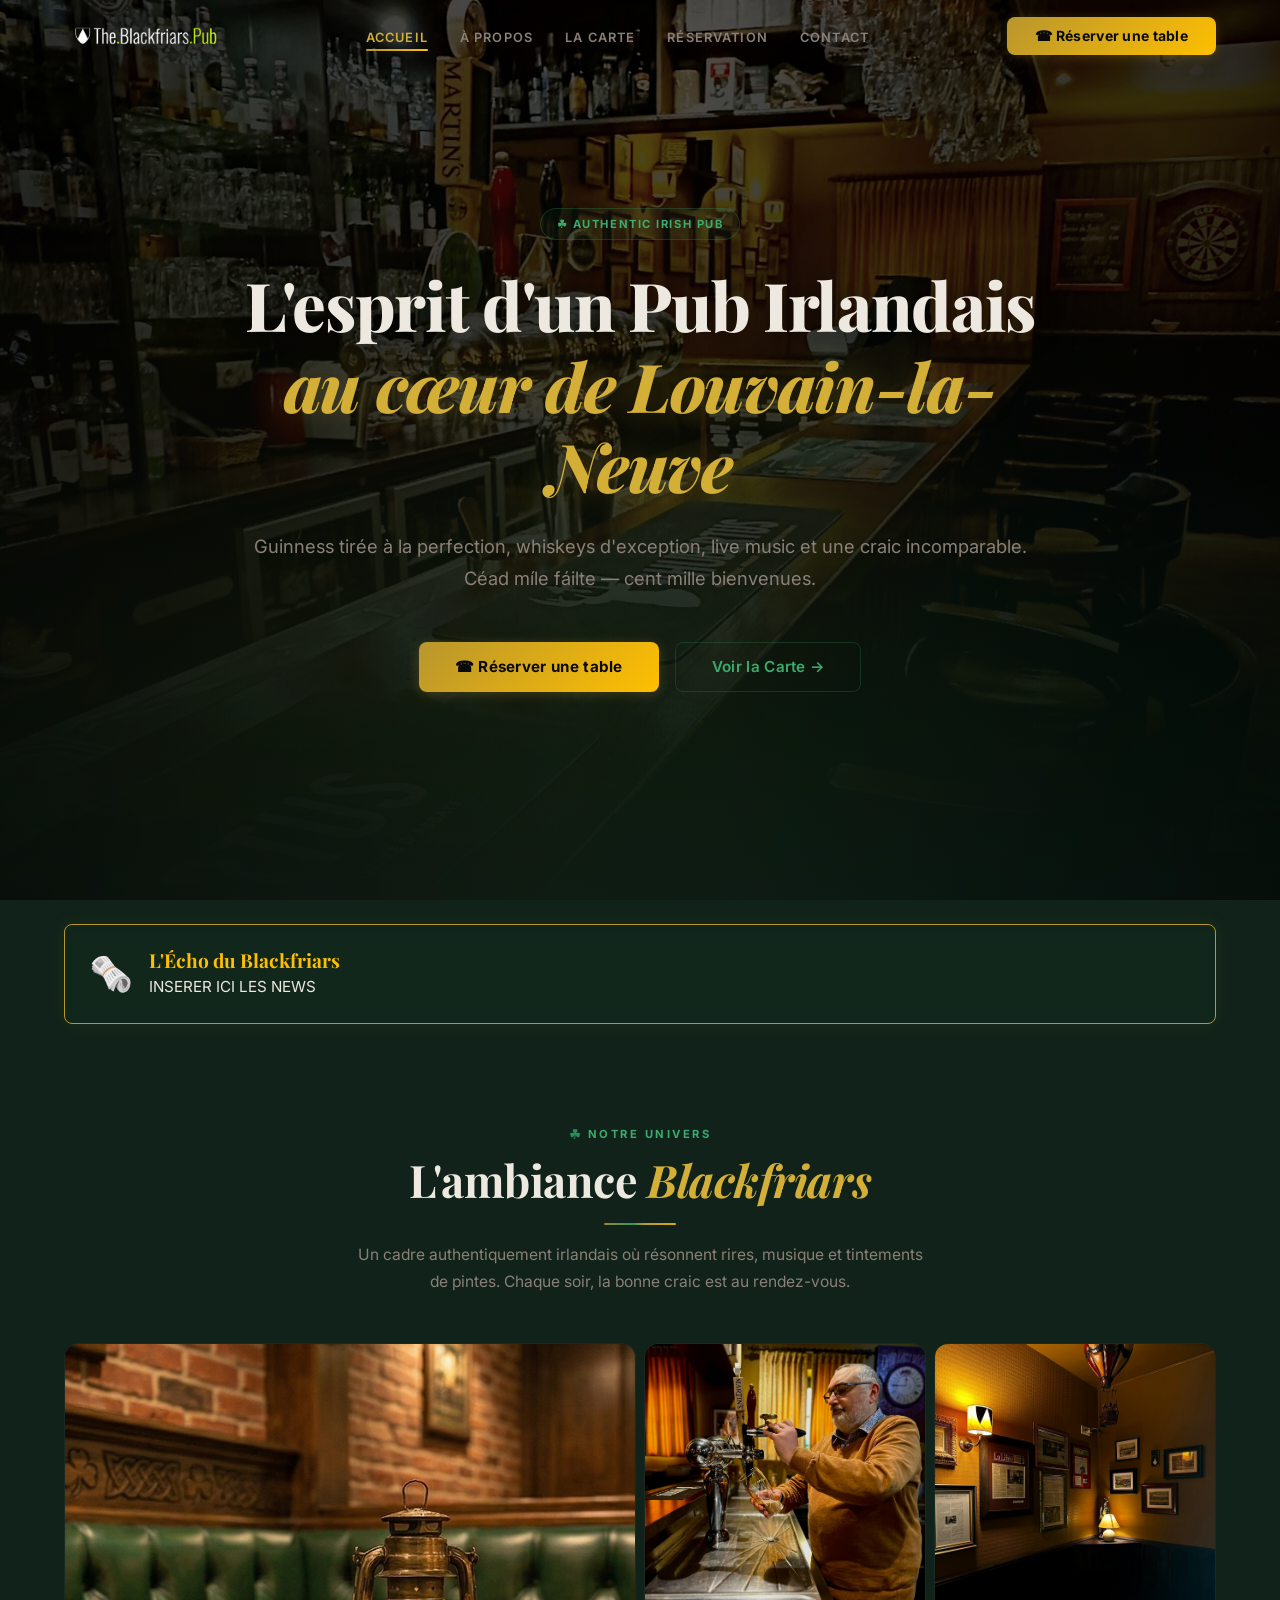
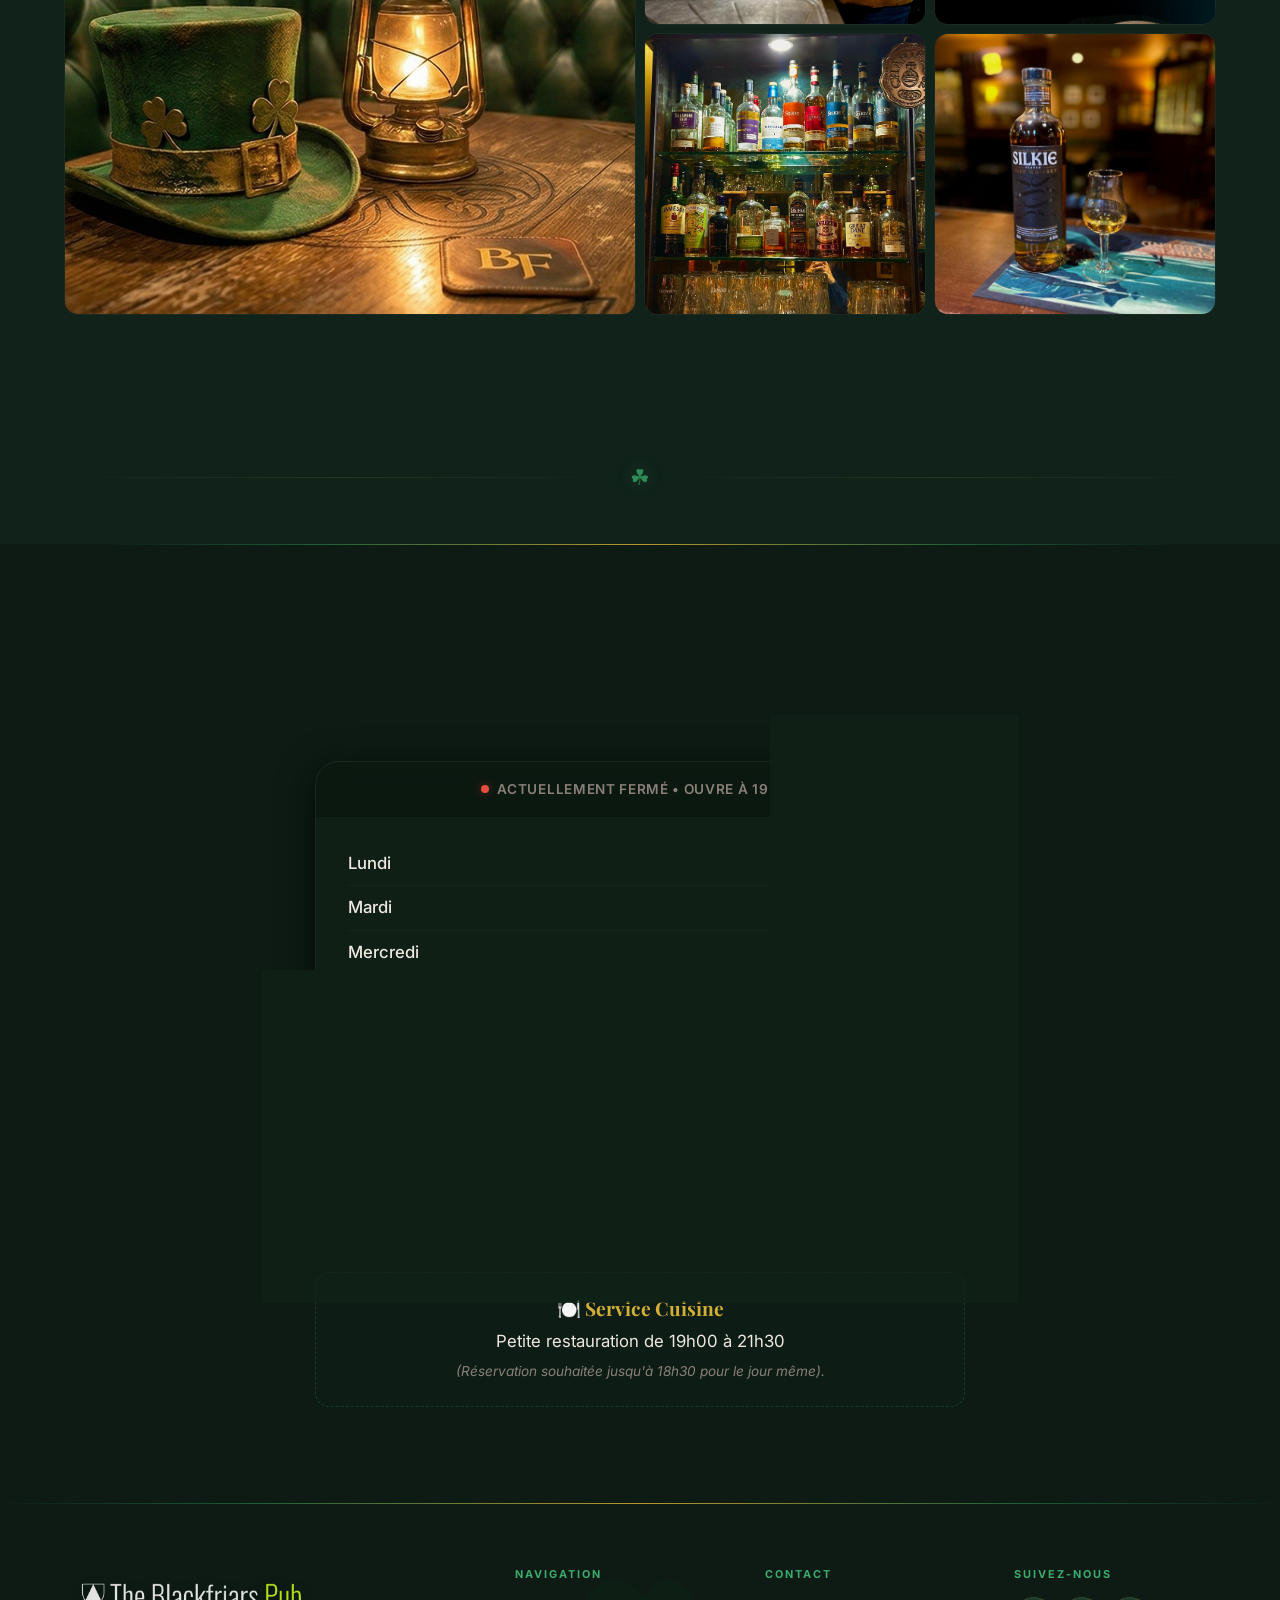
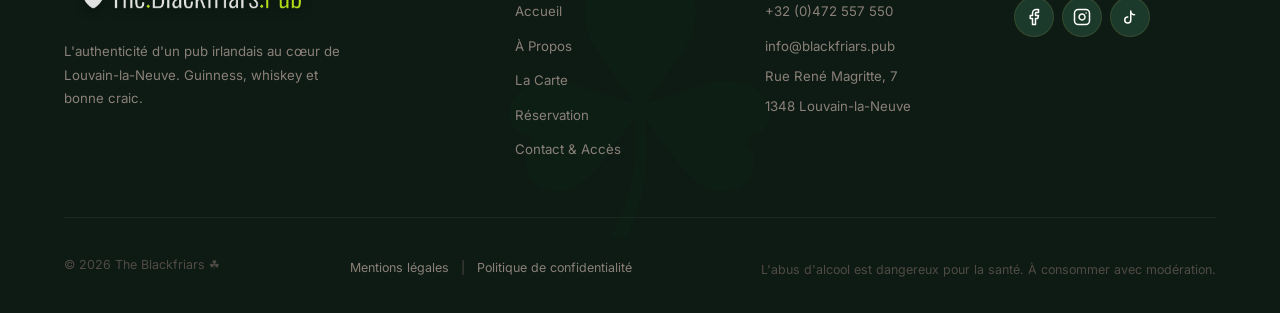
==== commit 14497f0b: "Mises a jour des badges plats (sauces maison, suppression maison sur fish and chips) et ajout TikTok" ====
--- a/index.html
+++ b/index.html
@@ -294,6 +294,9 @@
                         <a href="https://www.instagram.com/the_blackfriars_pub/" target="_blank" rel="noopener" aria-label="Instagram">
                             <svg xmlns="http://www.w3.org/2000/svg" width="18" height="18" viewBox="0 0 24 24" fill="none" stroke="currentColor" stroke-width="2" stroke-linecap="round" stroke-linejoin="round"><rect x="2" y="2" width="20" height="20" rx="5" ry="5"></rect><path d="M16 11.37A4 4 0 1 1 12.63 8 4 4 0 0 1 16 11.37z"></path><line x1="17.5" y1="6.5" x2="17.51" y2="6.5"></line></svg>
                         </a>
+                        <a href="https://www.tiktok.com/@the_blackfriars?_r=1&amp;_t=ZG-96gfLxNeKob" target="_blank" rel="noopener" aria-label="TikTok">
+                            <svg xmlns="http://www.w3.org/2000/svg" width="18" height="18" viewBox="0 0 24 24" fill="none" stroke="currentColor" stroke-width="2" stroke-linecap="round" stroke-linejoin="round"><path d="M9 12a4 4 0 1 0 4 4V4a5 5 0 0 0 5 5"></path></svg>
+                        </a>
                     </div>
                 </div>
             </div>
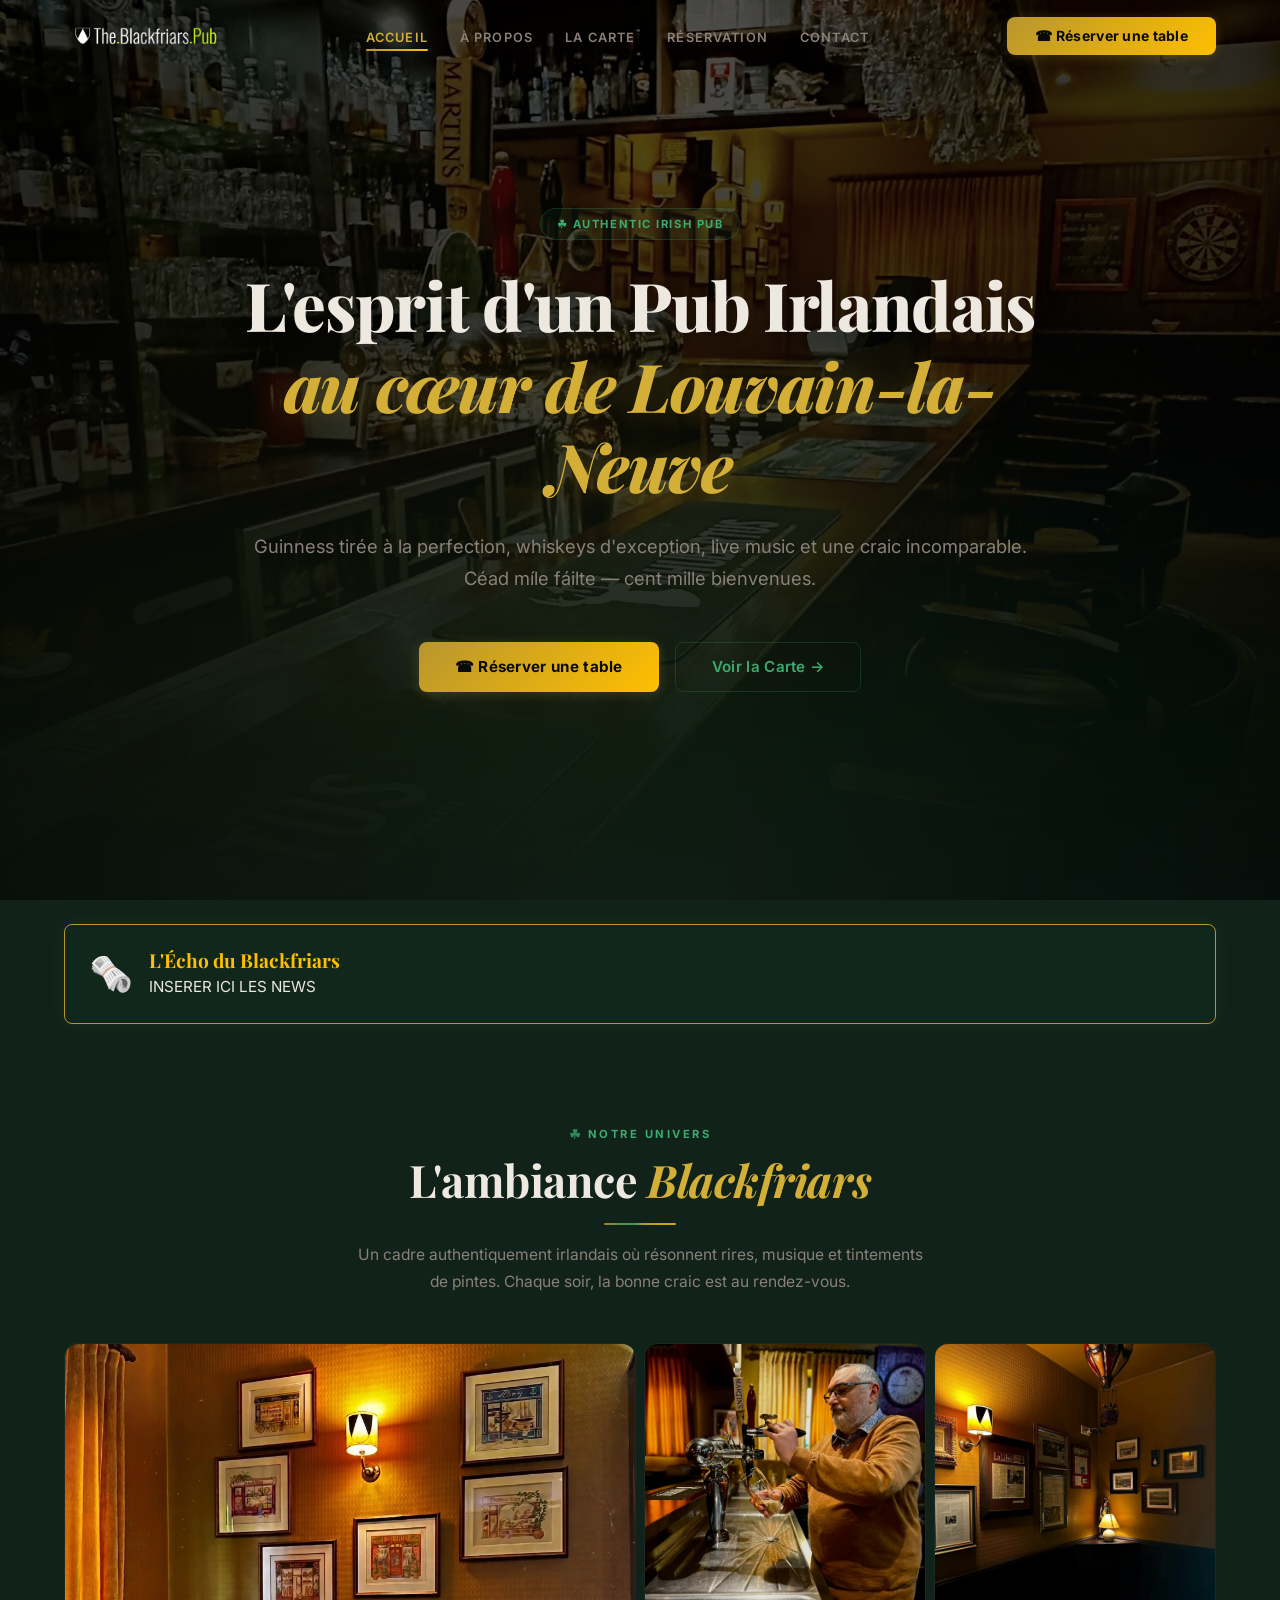
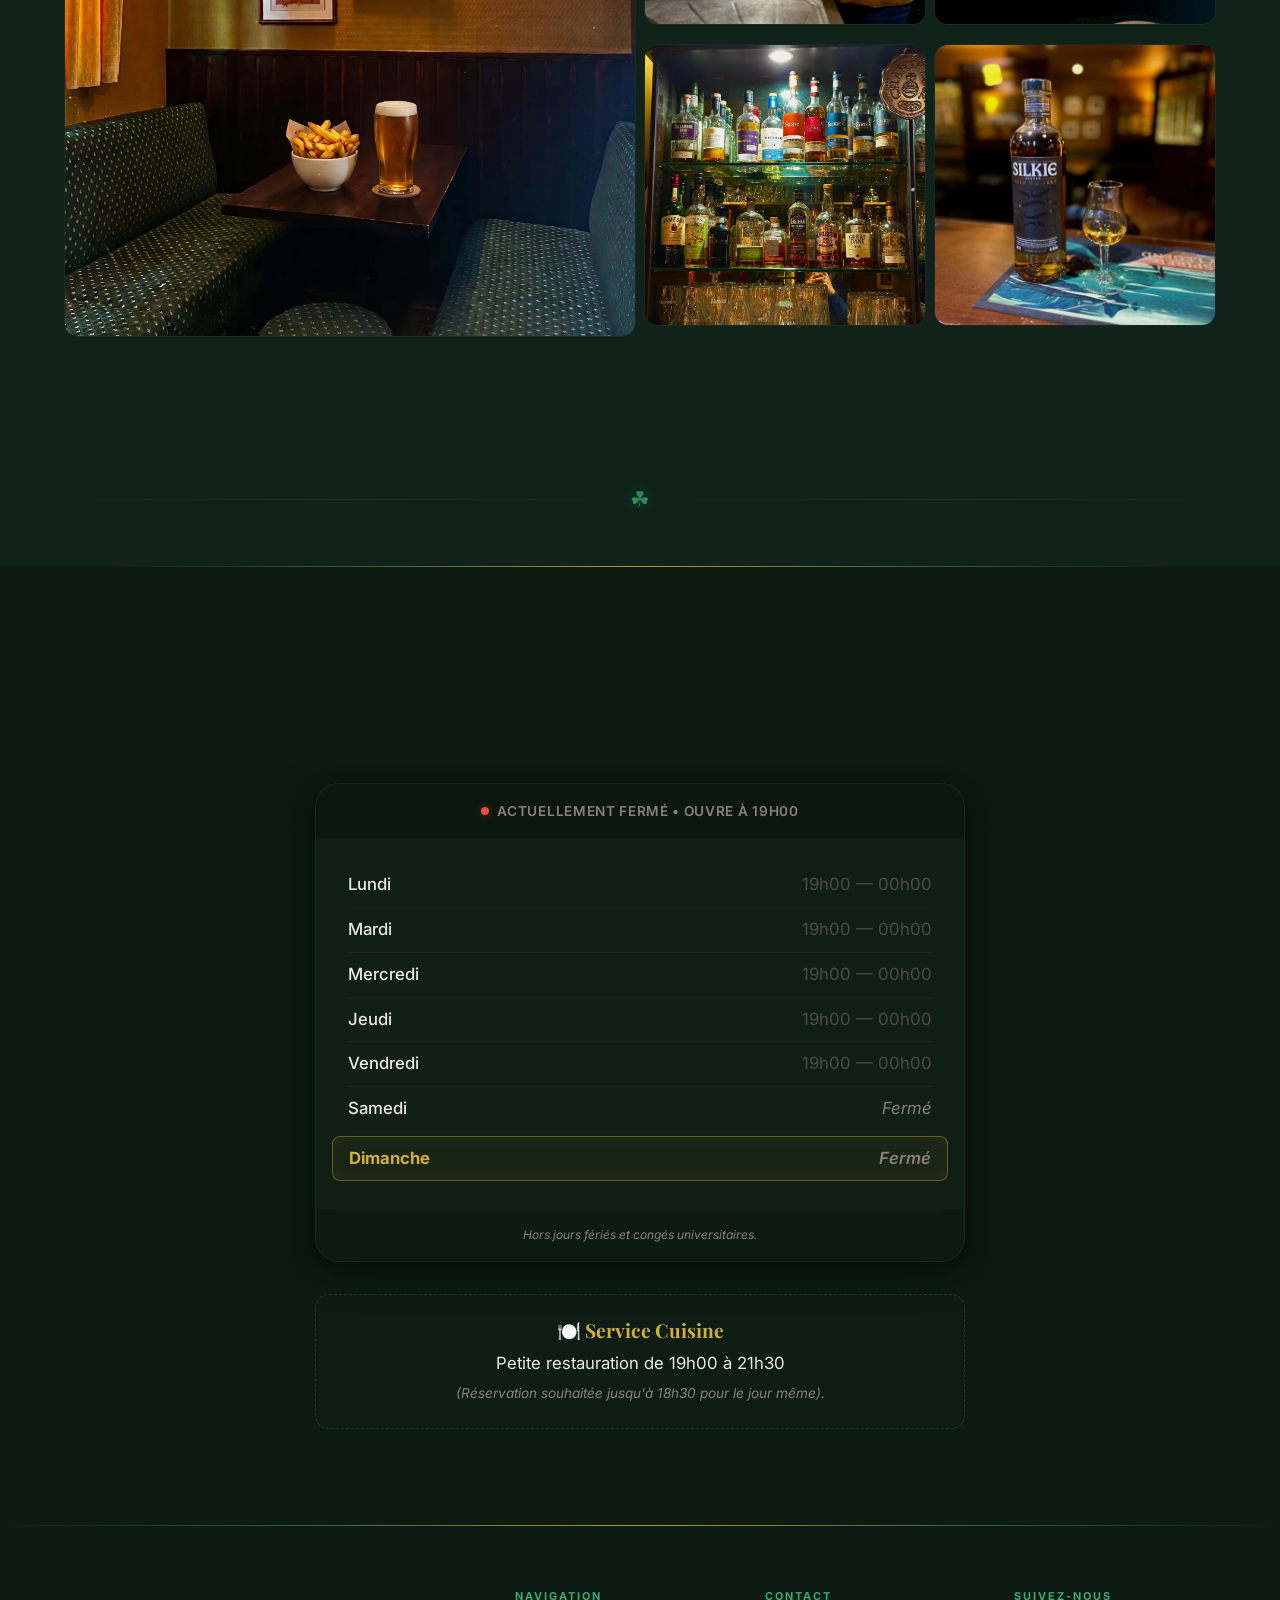
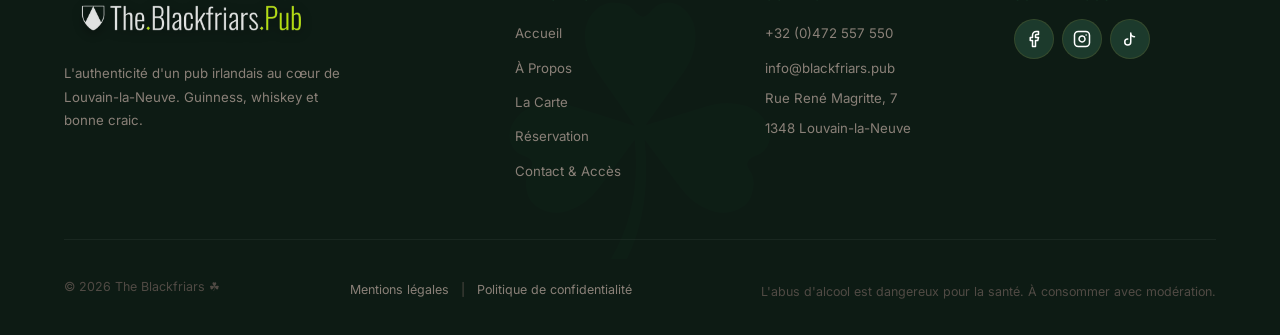
==== commit 90f5605b: "Ajout formulaire et conversion photos en webp" ====
--- a/index.html
+++ b/index.html
@@ -15,7 +15,7 @@
     <meta property="og:description"
         content="L'authenticité d'un pub irlandais au cœur de Louvain-la-Neuve. Guinness, whiskey, live music et bonne craic.">
     <meta property="og:type" content="website">
-    <meta property="og:image" content="assets/img/irish-header.jpeg">
+    <meta property="og:image" content="assets/header.webp">
 
     <!-- Schema.org JSON-LD -->
     <script type="application/ld+json">
@@ -50,7 +50,7 @@
         ],
         "servesCuisine": ["Irish", "British", "Pub Food", "Cocktails"],
         "priceRange": "€€",
-        "image": "assets/img/irish-header.jpeg",
+        "image": "assets/header.webp",
         "sameAs": [
             "https://www.instagram.com/theblackfriars_lln",
             "https://www.facebook.com/theblackfriarslln"
@@ -72,7 +72,7 @@
     <header class="site-header" id="siteHeader">
         <div class="header-inner">
             <a href="index.html" class="logo" aria-label="The Blackfriars – Accueil">
-                <img src="assets/logo-long.png" alt="The Blackfriars – Irish Pub Logo" class="logo-img">
+                <img src="assets/logo-long.webp" alt="The Blackfriars – Irish Pub Logo" class="logo-img">
             </a>
 
             <nav class="nav-desktop" aria-label="Navigation principale">
@@ -112,7 +112,7 @@
     <!-- ═══ HERO ═══ -->
     <section class="hero" id="hero">
         <div class="hero-bg">
-            <img src="assets/header.jpeg" alt="Façade chaleureuse du pub irlandais The Blackfriars la nuit" width="1920"
+            <img src="assets/header.webp" alt="Façade chaleureuse du pub irlandais The Blackfriars la nuit" width="1920"
                 height="1080" loading="eager">
         </div>
         <div class="hero-overlay"></div>
@@ -154,24 +154,24 @@
 
             <div class="gallery-grid reveal">
                 <div class="gallery-item">
-                    <img src="assets/ambiance.png"
+                    <img src="assets/ambiance.webp"
                         alt="Intérieur du pub The Blackfriars, cuir vert, boiseries celtiques et lanterne" width="800"
                         height="450" loading="lazy">
                 </div>
                 <div class="gallery-item">
-                    <img src="assets/img/guinness-tireuse.jpeg" alt="Pinte de Guinness tirée à la perfection au bar"
+                    <img src="assets/img/guinness-tireuse.webp" alt="Pinte de Guinness tirée à la perfection au bar"
                         width="400" height="400" loading="lazy">
                 </div>
                 <div class="gallery-item">
-                    <img src="assets/img/mongolfiere.jpeg" alt="Groupe de musique folk live au Blackfriars" width="400"
+                    <img src="assets/img/mongolfiere.webp" alt="Groupe de musique folk live au Blackfriars" width="400"
                         height="400" loading="lazy">
                 </div>
                 <div class="gallery-item">
-                    <img src="assets/img/whisky-zoom.jpeg" alt="Sélection de plats irish du Blackfriars" width="400"
+                    <img src="assets/img/whisky-zoom.webp" alt="Sélection de plats irish du Blackfriars" width="400"
                         height="400" loading="lazy">
                 </div>
                 <div class="gallery-item">
-                    <img src="assets/img/silkie.jpeg" alt="Cocktail signature au Blackfriars" width="400" height="400"
+                    <img src="assets/img/silkie.webp" alt="Cocktail signature au Blackfriars" width="400" height="400"
                         loading="lazy">
                 </div>
             </div>
@@ -259,7 +259,7 @@
             <div class="footer-grid">
                 <div class="footer-brand">
                     <a href="index.html" class="logo">
-                        <img src="assets/logo-long.png" alt="The Blackfriars – Irish Pub Logo" class="logo-img logo-img--footer">
+                        <img src="assets/logo-long.webp" alt="The Blackfriars – Irish Pub Logo" class="logo-img logo-img--footer">
                     </a>
                     <p>L'authenticité d'un pub irlandais au cœur de Louvain-la-Neuve. Guinness, whiskey et bonne craic.</p>
                 </div>
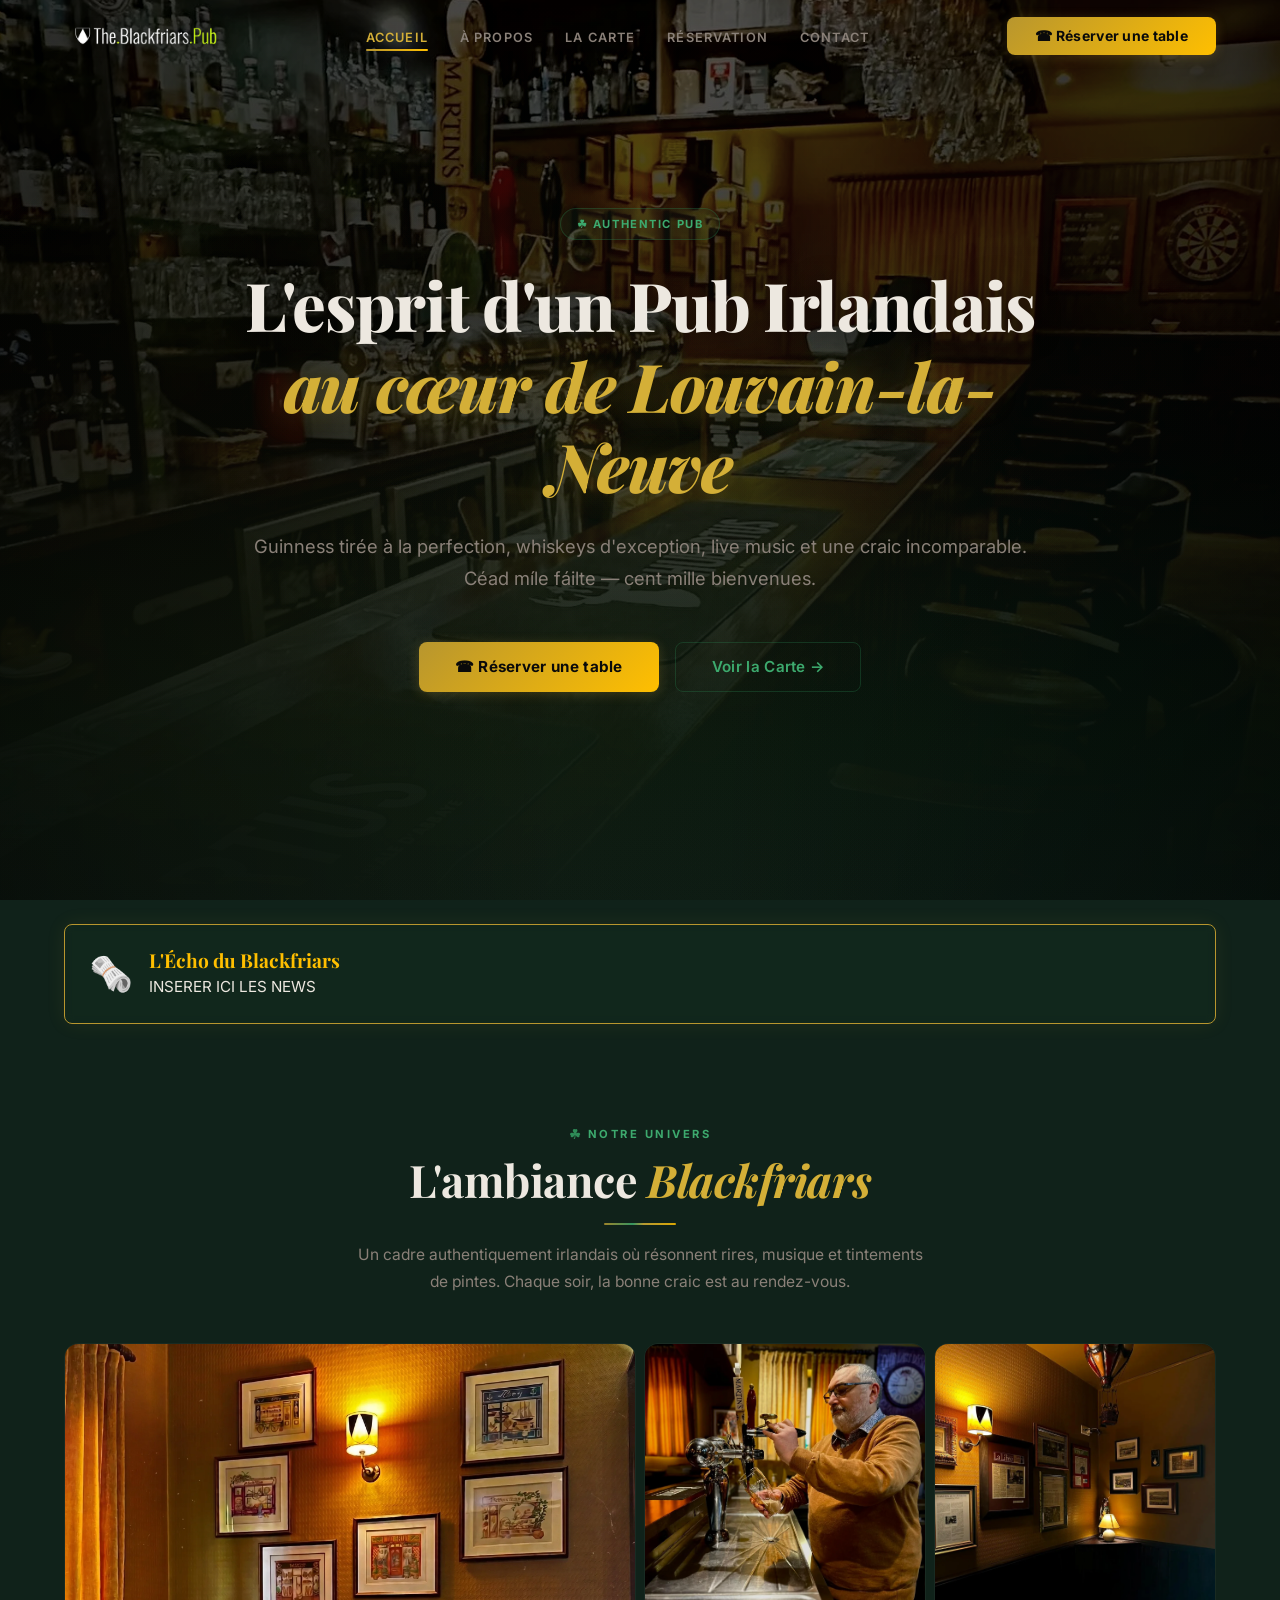
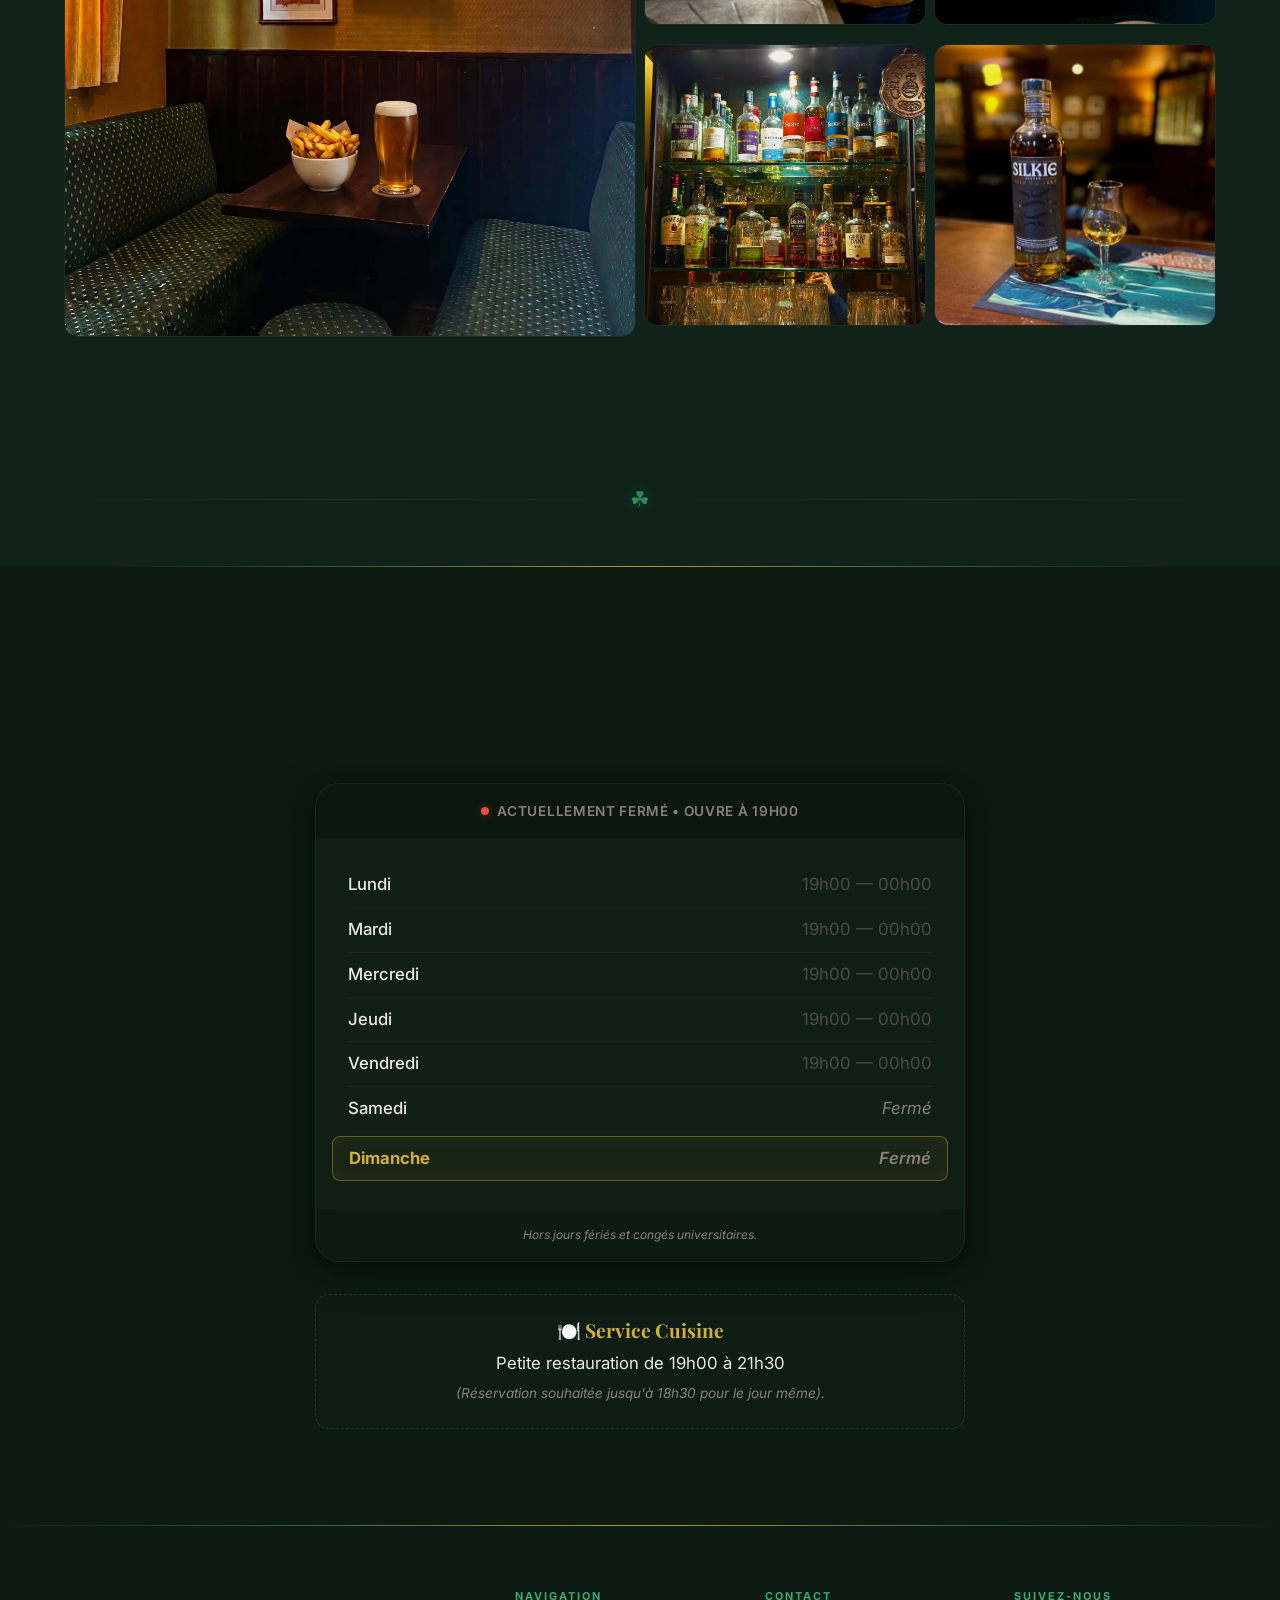
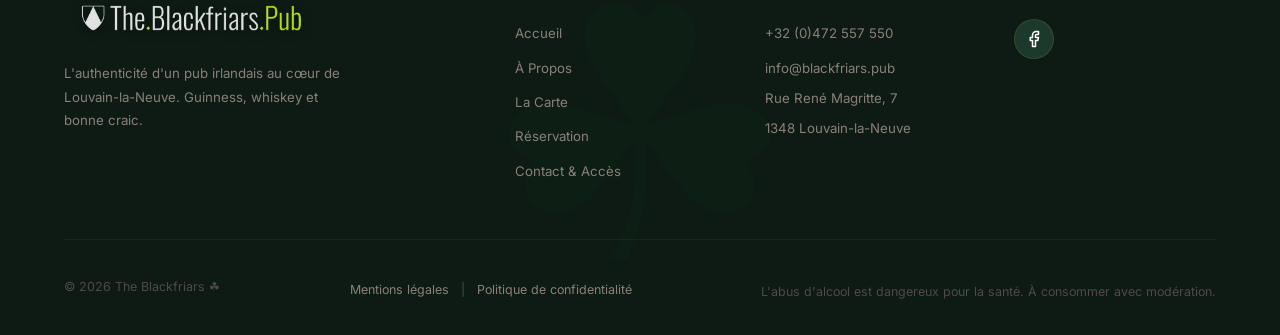
==== commit 802275a7: "Mise a jour hero badge index, animation onload et trèfle a-propos, remplacement de la carte Instagra" ====
--- a/index.html
+++ b/index.html
@@ -52,8 +52,7 @@
         "priceRange": "€€",
         "image": "assets/header.webp",
         "sameAs": [
-            "https://www.instagram.com/theblackfriars_lln",
-            "https://www.facebook.com/theblackfriarslln"
+            "https://www.facebook.com/TheBlackfriarsPub/?locale=fr_FR"
         ],
         "hasMenu": {
             "@type": "Menu",
@@ -118,7 +117,7 @@
         <div class="hero-overlay"></div>
 
         <div class="hero-content">
-            <div class="hero-badge">☘ Authentic Irish Pub </div>
+            <div class="hero-badge">☘ Authentic Pub</div>
             <h1>L'esprit d'un Pub Irlandais <span class="accent">au cœur de Louvain-la-Neuve</span></h1>
             <p class="hero-subtitle">Guinness tirée à la perfection, whiskeys d'exception, live music et une craic
                 incomparable. Céad míle fáilte — cent mille bienvenues.</p>
@@ -291,12 +290,6 @@
                         <a href="https://www.facebook.com/TheBlackfriarsPub/?locale=fr_FR" target="_blank" rel="noopener" aria-label="Facebook">
                             <svg xmlns="http://www.w3.org/2000/svg" width="18" height="18" viewBox="0 0 24 24" fill="none" stroke="currentColor" stroke-width="2" stroke-linecap="round" stroke-linejoin="round"><path d="M18 2h-3a5 5 0 0 0-5 5v3H7v4h3v8h4v-8h3l1-4h-4V7a1 1 0 0 1 1-1h3z"></path></svg>
                         </a>
-                        <a href="https://www.instagram.com/the_blackfriars_pub/" target="_blank" rel="noopener" aria-label="Instagram">
-                            <svg xmlns="http://www.w3.org/2000/svg" width="18" height="18" viewBox="0 0 24 24" fill="none" stroke="currentColor" stroke-width="2" stroke-linecap="round" stroke-linejoin="round"><rect x="2" y="2" width="20" height="20" rx="5" ry="5"></rect><path d="M16 11.37A4 4 0 1 1 12.63 8 4 4 0 0 1 16 11.37z"></path><line x1="17.5" y1="6.5" x2="17.51" y2="6.5"></line></svg>
-                        </a>
-                        <a href="https://www.tiktok.com/@the_blackfriars?_r=1&amp;_t=ZG-96gfLxNeKob" target="_blank" rel="noopener" aria-label="TikTok">
-                            <svg xmlns="http://www.w3.org/2000/svg" width="18" height="18" viewBox="0 0 24 24" fill="none" stroke="currentColor" stroke-width="2" stroke-linecap="round" stroke-linejoin="round"><path d="M9 12a4 4 0 1 0 4 4V4a5 5 0 0 0 5 5"></path></svg>
-                        </a>
                     </div>
                 </div>
             </div>
--- a/css/style.css
+++ b/css/style.css
@@ -1705,6 +1705,20 @@
 .reveal.visible {
     opacity: 1;
     transform: translateY(0);
+}
+
+/* Reveal on page load immediately */
+.reveal-onload {
+    opacity: 0;
+    transform: translateY(36px);
+    animation: revealOnLoad 0.65s cubic-bezier(0.25, 0.46, 0.45, 0.94) forwards;
+}
+
+@keyframes revealOnLoad {
+    to {
+        opacity: 1;
+        transform: translateY(0);
+    }
 }
 
 /* ============================================
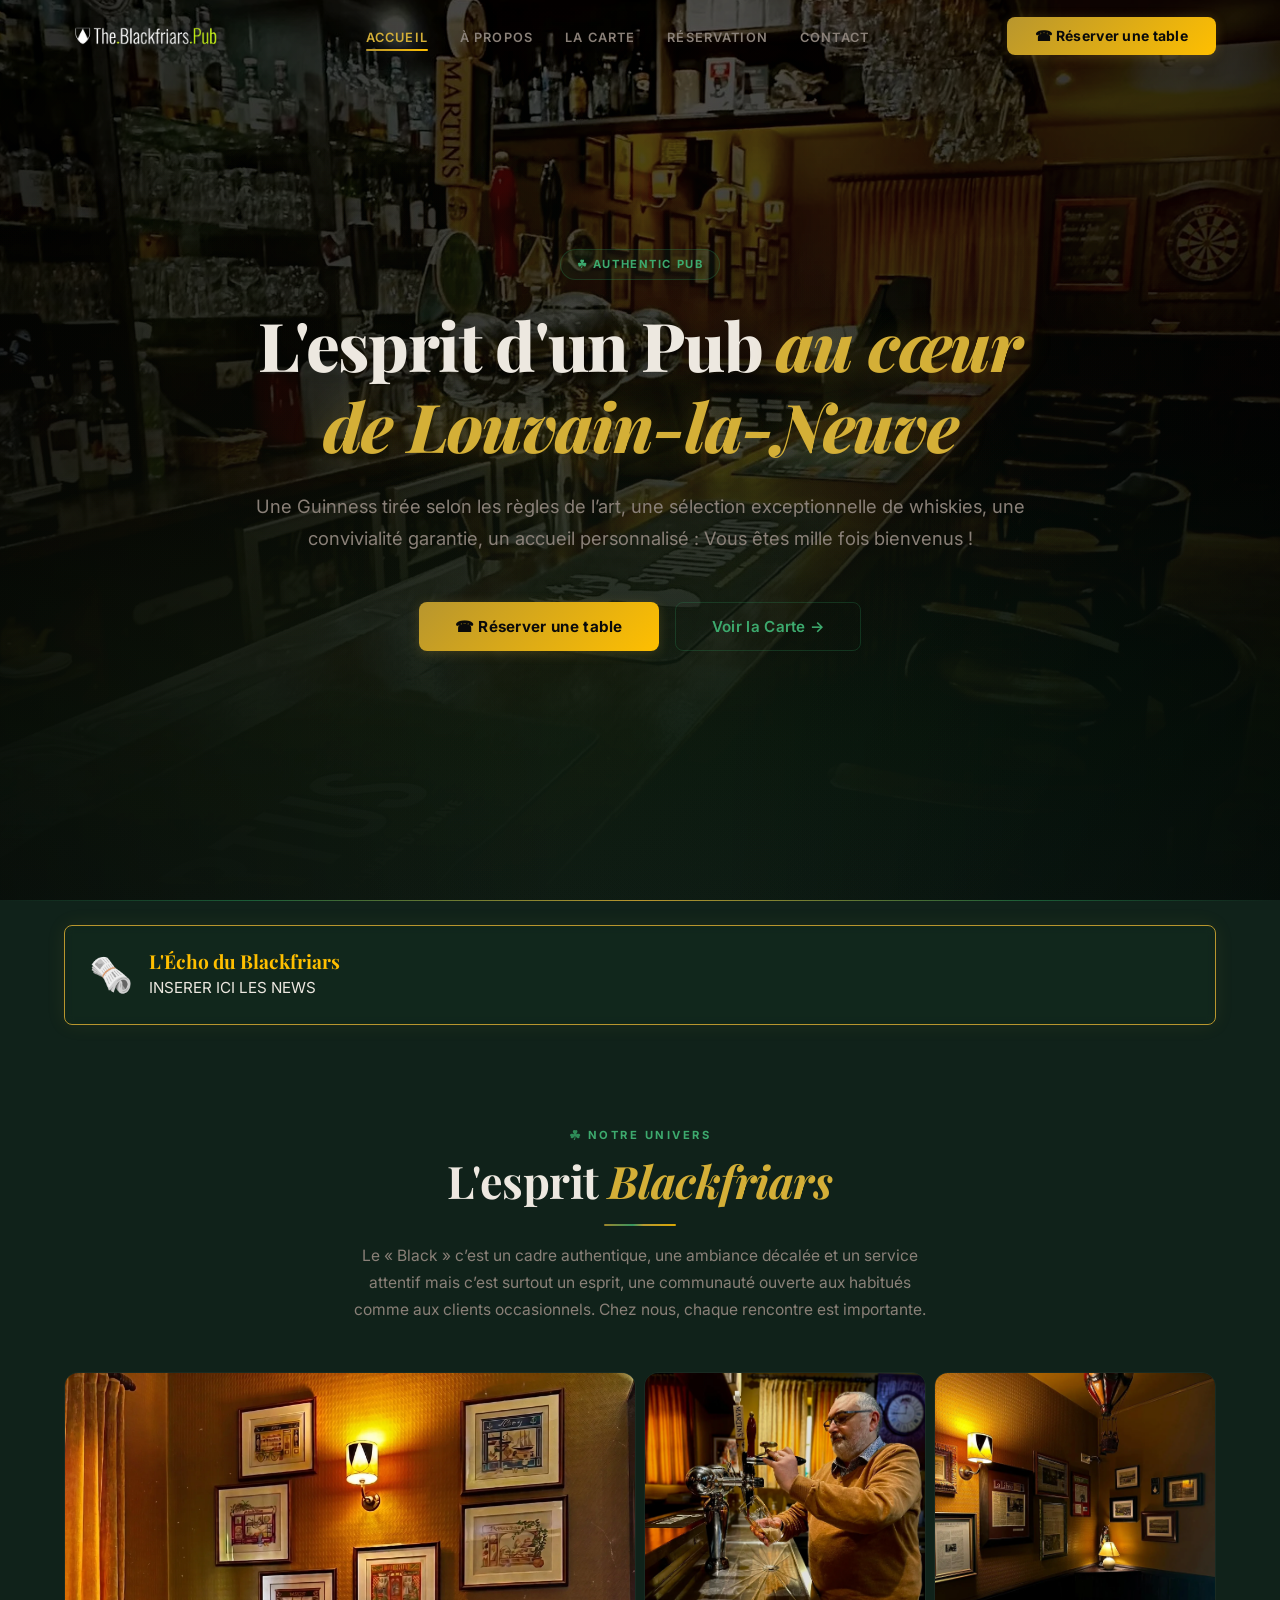
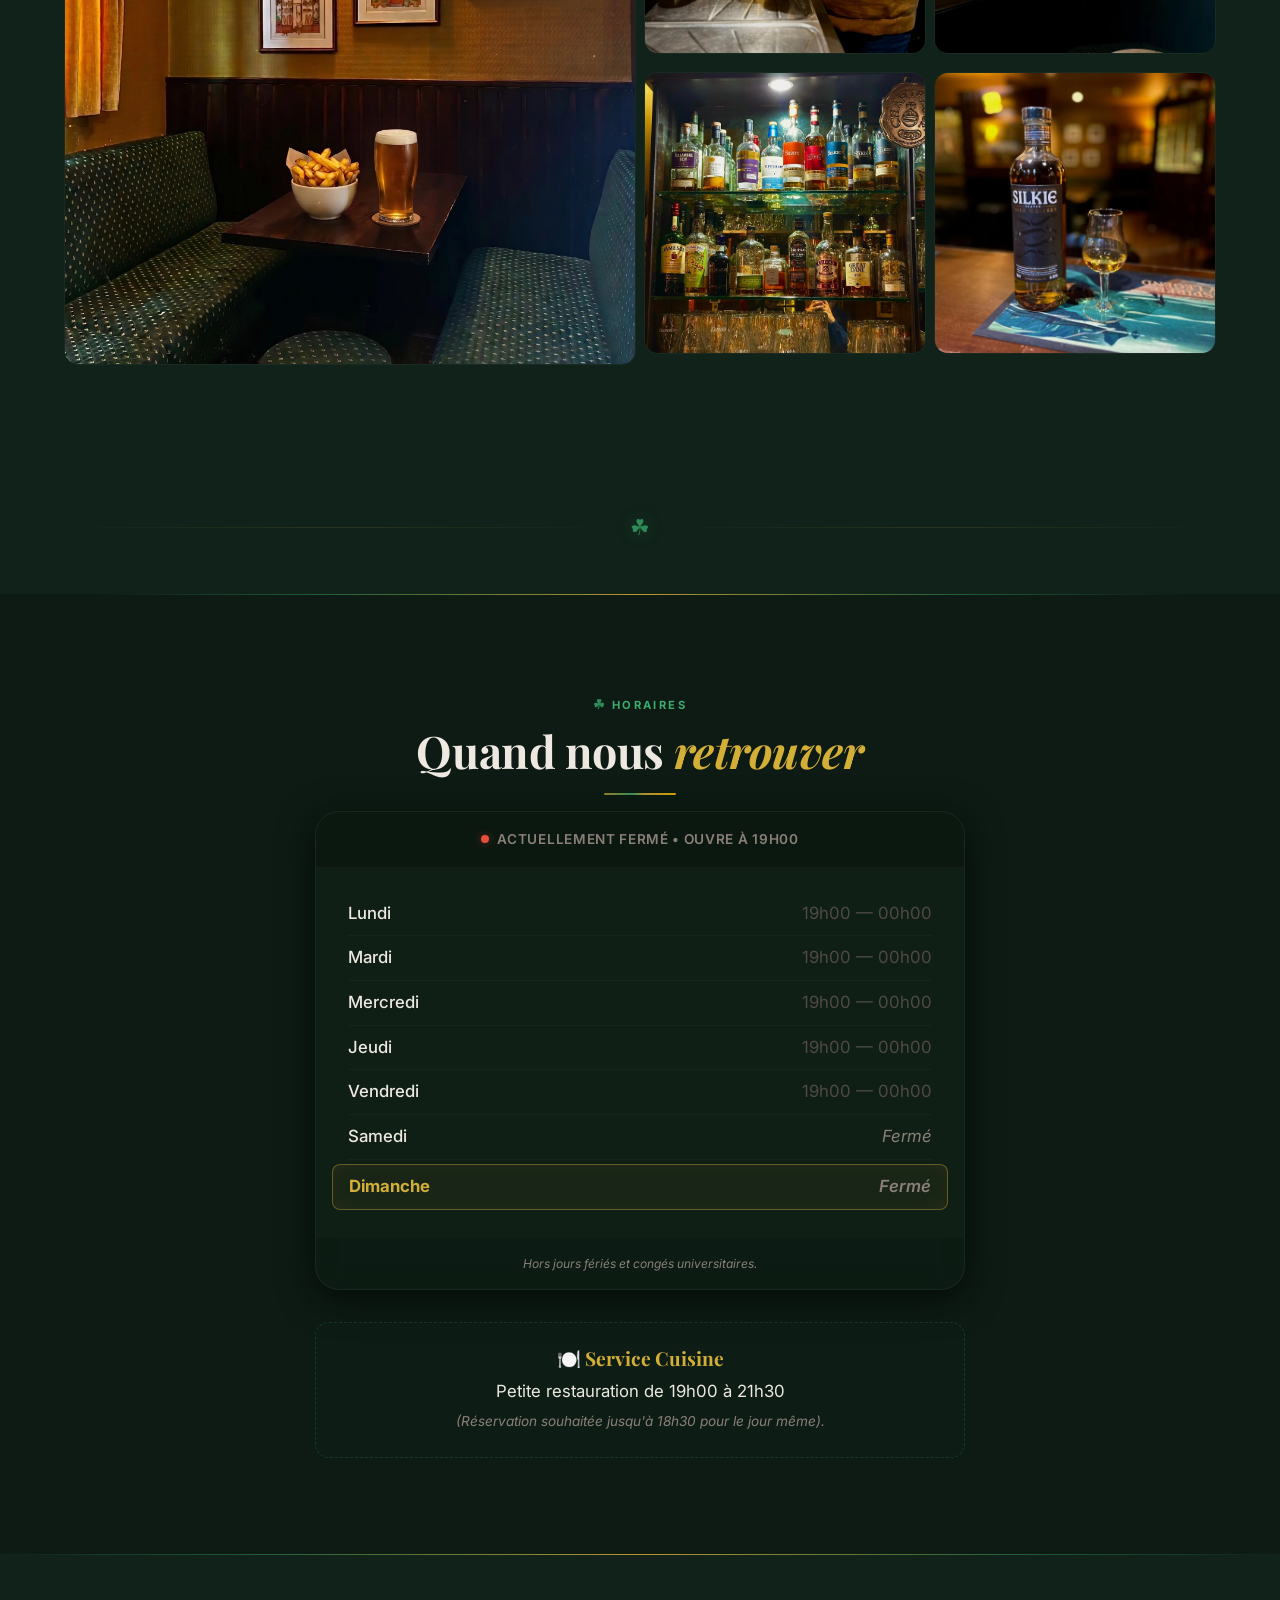
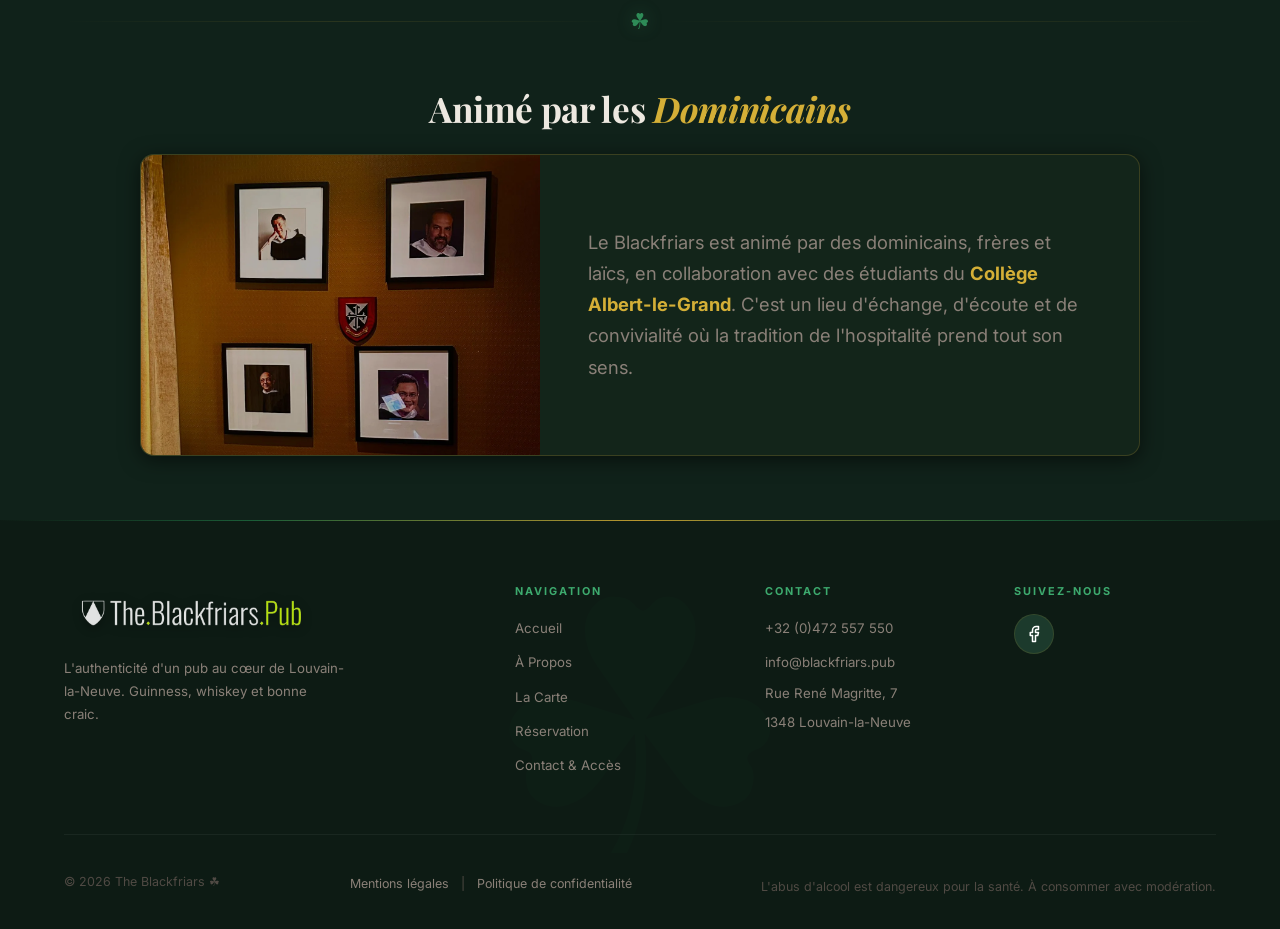
==== commit c185d673: "feat: Mise a jour mentions legales et section Dominicains" ====
--- a/index.html
+++ b/index.html
@@ -118,9 +118,8 @@
 
         <div class="hero-content">
             <div class="hero-badge">☘ Authentic Pub</div>
-            <h1>L'esprit d'un Pub Irlandais <span class="accent">au cœur de Louvain-la-Neuve</span></h1>
-            <p class="hero-subtitle">Guinness tirée à la perfection, whiskeys d'exception, live music et une craic
-                incomparable. Céad míle fáilte — cent mille bienvenues.</p>
+            <h1>L'esprit d'un Pub <span class="accent">au cœur de Louvain-la-Neuve</span></h1>
+            <p class="hero-subtitle">Une Guinness tirée selon les règles de l’art, une sélection exceptionnelle de whiskies, une convivialité garantie, un accueil personnalisé : Vous êtes mille fois bienvenus !</p>
             <div class="hero-actions">
                 <a href="reservation.html" class="btn btn-primary btn-lg">☎ Réserver une table</a>
                 <a href="carte.html" class="btn btn-secondary btn-lg">Voir la Carte →</a>
@@ -128,6 +127,9 @@
         </div>
 
     </section>
+
+    <!-- ═══ LIGNE DE TRANSITION ═══ -->
+    <div style="width: 100%; height: 1px; background: linear-gradient(90deg, transparent, var(--color-irish-dim) 20%, var(--color-gold-dark) 50%, var(--color-irish-dim) 80%, transparent); margin: 0; position: relative;"></div>
 
     <!-- ═══ L'ÉCHO DU BLACKFRIARS (News) ═══ -->
     <div class="container reveal">
@@ -145,10 +147,9 @@
         <div class="container">
             <div class="text-center reveal">
                 <span class="section-label">Notre Univers</span>
-                <h2 class="section-title">L'ambiance <span class="accent">Blackfriars</span></h2>
+                <h2 class="section-title">L'esprit <span class="accent">Blackfriars</span></h2>
                 <hr class="gold-line">
-                <p class="section-desc">Un cadre authentiquement irlandais où résonnent rires, musique et tintements de
-                    pintes. Chaque soir, la bonne craic est au rendez-vous.</p>
+                <p class="section-desc">Le « Black » c’est un cadre authentique, une ambiance décalée et un service attentif mais c’est surtout un esprit, une communauté ouverte aux habitués comme aux clients occasionnels. Chez nous, chaque rencontre est importante.</p>
             </div>
 
             <div class="gallery-grid reveal">
@@ -186,7 +187,6 @@
 
 
 
-    <!-- Section Live et Divider supprimés car gérés différemment ou obsolètes -->
 
     <!-- ═══ HOURS WIDGET ═══ -->
     <section class="section section-dark" id="horaires">
@@ -247,6 +247,40 @@
                     <h3>🍽️ Service Cuisine</h3>
                     <p>Petite restauration de 19h00 à 21h30</p>
                     <p class="kitchen-note">(Réservation souhaitée jusqu'à 18h30 pour le jour même).</p>
+                </div>
+            </div>
+        </div>
+    </section>
+
+    <!-- ═══ LIGNE DE TRANSITION ═══ -->
+    <div style="width: 100%; height: 1px; background: linear-gradient(90deg, transparent, var(--color-irish-dim) 20%, var(--color-gold-dark) 50%, var(--color-irish-dim) 80%, transparent); margin: 0;"></div>
+
+    <!-- ═══ SHAMROCK DIVIDER ═══ -->
+    <div class="container">
+        <div class="shamrock-divider">
+            <span class="shamrock-icon">☘</span>
+        </div>
+    </div>
+
+    <!-- ═══ ORDRE DOMINICAIN ═══ -->
+    <section class="section" style="padding-bottom: var(--space-3xl); padding-top: 0;">
+        <div class="container">
+            <div class="text-center reveal" style="margin-bottom: var(--space-lg);">
+                <h2 class="section-title" style="font-size: 2.2rem;">Animé par les <span class="accent">Dominicains</span></h2>
+            </div>
+            
+            <div class="reveal" style="display: flex; flex-wrap: wrap; align-items: stretch; max-width: 1000px; margin: 0 auto; background: rgba(212,175,55,0.02); border-radius: var(--radius-lg); border: 1px solid rgba(212,175,55,0.2); overflow: hidden; box-shadow: var(--shadow-md);">
+                
+                <!-- Image side -->
+                <div style="flex: 1 1 40%; min-width: 300px; position: relative; overflow: hidden; min-height: 300px;">
+                    <img src="assets/img/dominicains.webp" alt="L'Ordre dominicain" style="position: absolute; top: 0; left: 0; width: 100%; height: 100%; object-fit: cover; object-position: center 15%; filter: brightness(0.9); transition: transform 0.8s ease;" onmouseover="this.style.transform='scale(1.05)'" onmouseout="this.style.transform='scale(1)'" loading="lazy">
+                </div>
+
+                <!-- Text side -->
+                <div style="flex: 1 1 60%; display: flex; align-items: center; justify-content: center; padding: var(--space-3xl) var(--space-2xl);">
+                    <p class="section-desc" style="font-size: 1.15rem; margin-bottom: 0; line-height: 1.7; text-align: left;">
+                        Le Blackfriars est animé par des dominicains, frères et laïcs, en collaboration avec des étudiants du <strong style="color: var(--color-gold);">Collège Albert-le-Grand</strong>. C'est un lieu d'échange, d'écoute et de convivialité où la tradition de l'hospitalité prend tout son sens.
+                    </p>
                 </div>
             </div>
         </div>
@@ -260,7 +294,7 @@
                     <a href="index.html" class="logo">
                         <img src="assets/logo-long.webp" alt="The Blackfriars – Irish Pub Logo" class="logo-img logo-img--footer">
                     </a>
-                    <p>L'authenticité d'un pub irlandais au cœur de Louvain-la-Neuve. Guinness, whiskey et bonne craic.</p>
+                    <p>L'authenticité d'un pub au cœur de Louvain-la-Neuve. Guinness, whiskey et bonne craic.</p>
                 </div>
 
                 <div class="footer-col">
--- a/css/style.css
+++ b/css/style.css
@@ -2552,3 +2552,91 @@
     }
 }
 
+/* ============================================
+   BACK TO TOP BUTTON
+   ============================================ */
+.back-to-top {
+    position: fixed;
+    bottom: var(--space-lg);
+    right: var(--space-lg);
+    width: 48px;
+    height: 48px;
+    border-radius: var(--radius-full);
+    background-color: var(--color-bg-card);
+    border: 1px solid var(--color-border);
+    color: var(--color-gold);
+    display: flex;
+    align-items: center;
+    justify-content: center;
+    cursor: pointer;
+    z-index: 997;
+    opacity: 0;
+    visibility: hidden;
+    transform: translateY(15px) scale(0.9);
+    transition: 
+        transform var(--transition-spring), 
+        opacity var(--transition-base), 
+        visibility var(--transition-base), 
+        background-color var(--transition-fast), 
+        border-color var(--transition-fast), 
+        color var(--transition-fast), 
+        box-shadow var(--transition-fast);
+    box-shadow: var(--shadow-md);
+    outline: none;
+}
+
+.back-to-top svg {
+    width: 22px;
+    height: 22px;
+    transition: transform var(--transition-base);
+}
+
+.back-to-top.visible {
+    opacity: 1;
+    visibility: visible;
+    transform: translateY(0) scale(1);
+}
+
+.back-to-top:hover {
+    background-color: var(--color-gold);
+    border-color: var(--color-gold-bright);
+    color: #0A0A0A;
+    box-shadow: 0 4px 20px rgba(212,175,55,0.4), var(--shadow-gold);
+    transform: translateY(-4px) scale(1.05);
+}
+
+.back-to-top:hover svg {
+    transform: translateY(-2px);
+}
+
+.back-to-top:active {
+    transform: translateY(-2px) scale(0.95);
+    box-shadow: 0 2px 10px rgba(212,175,55,0.2);
+}
+
+/* Mobile & Tablet adjustments */
+@media (max-width: 1023px) {
+    .back-to-top {
+        bottom: calc(var(--mobile-bar) + var(--space-md));
+        right: var(--space-md);
+        width: 44px;
+        height: 44px;
+        box-shadow: var(--shadow-sm);
+    }
+    
+    .back-to-top svg {
+        width: 20px;
+        height: 20px;
+    }
+    
+    /* Disable translate hover on touch devices to avoid sticky hover state */
+    .back-to-top:hover {
+        transform: translateY(0) scale(1);
+    }
+    
+    .back-to-top:active {
+        transform: scale(0.92);
+    }
+}
+
+
